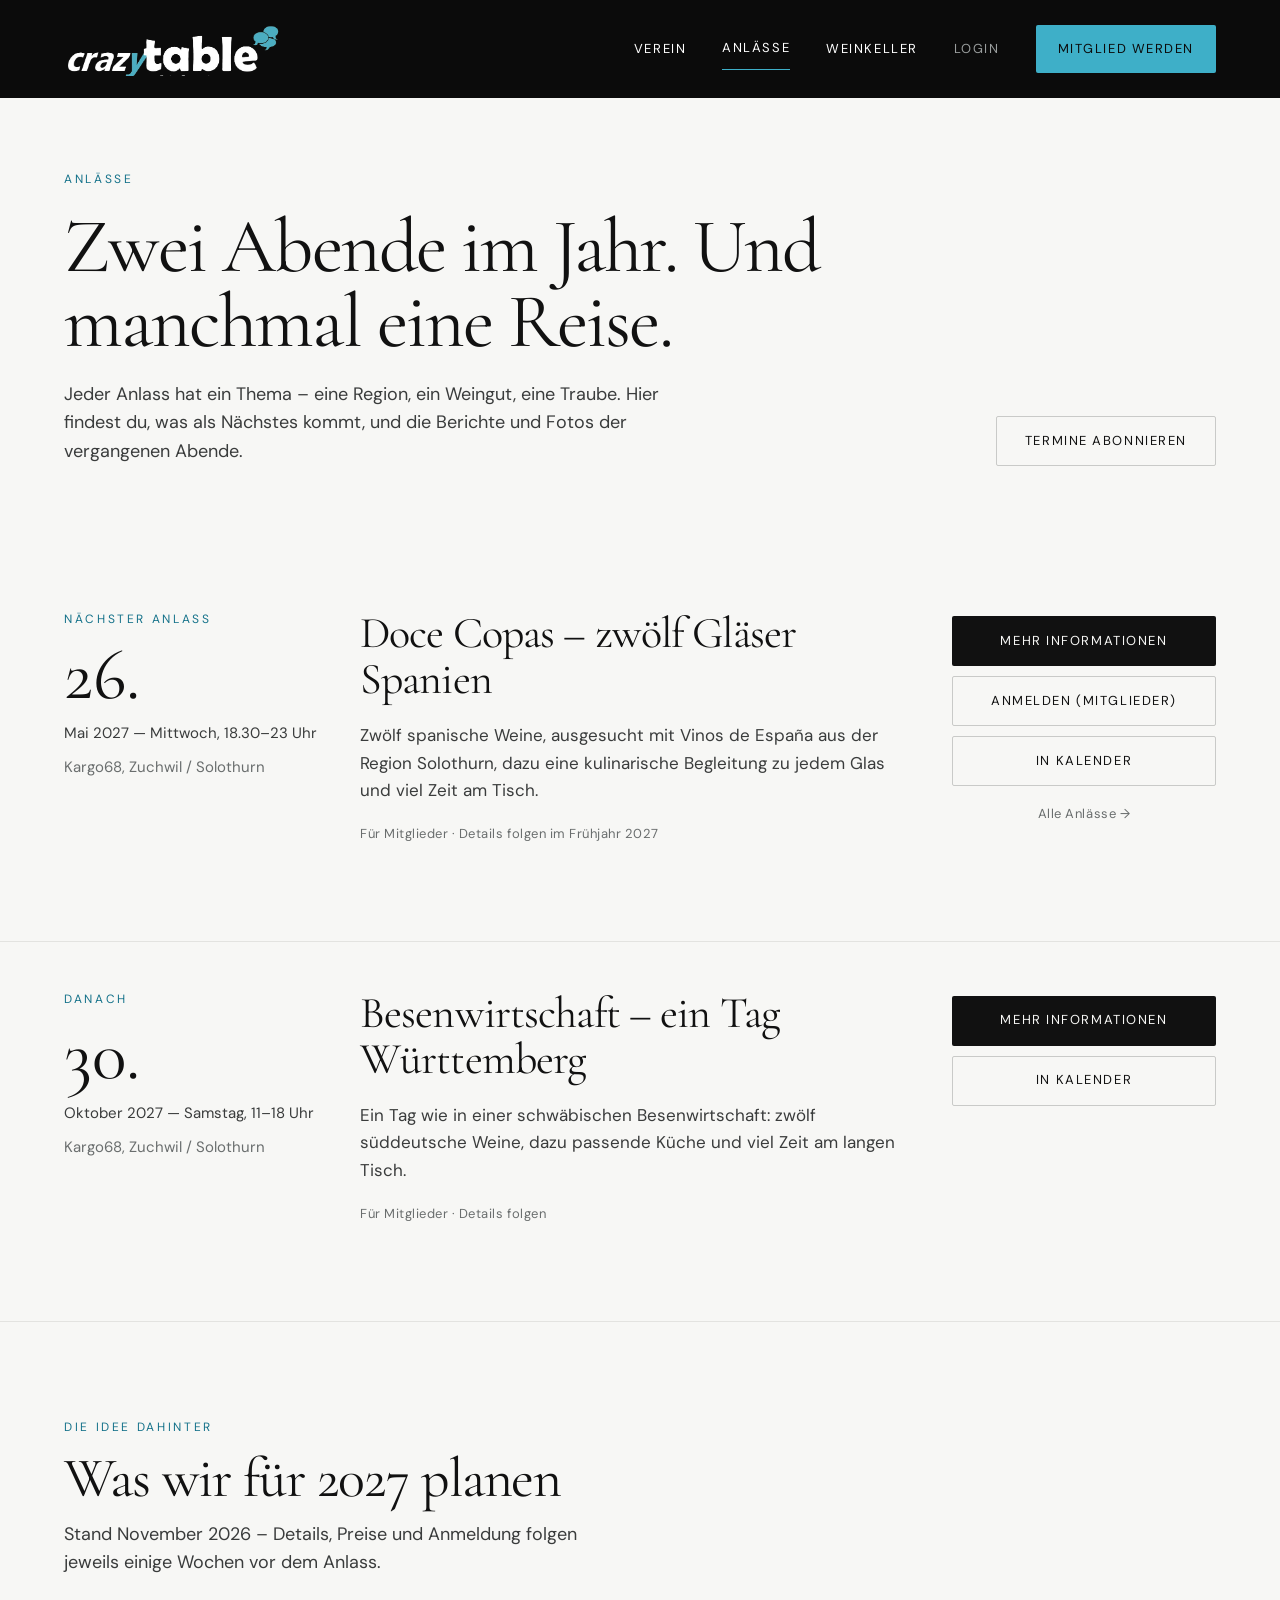
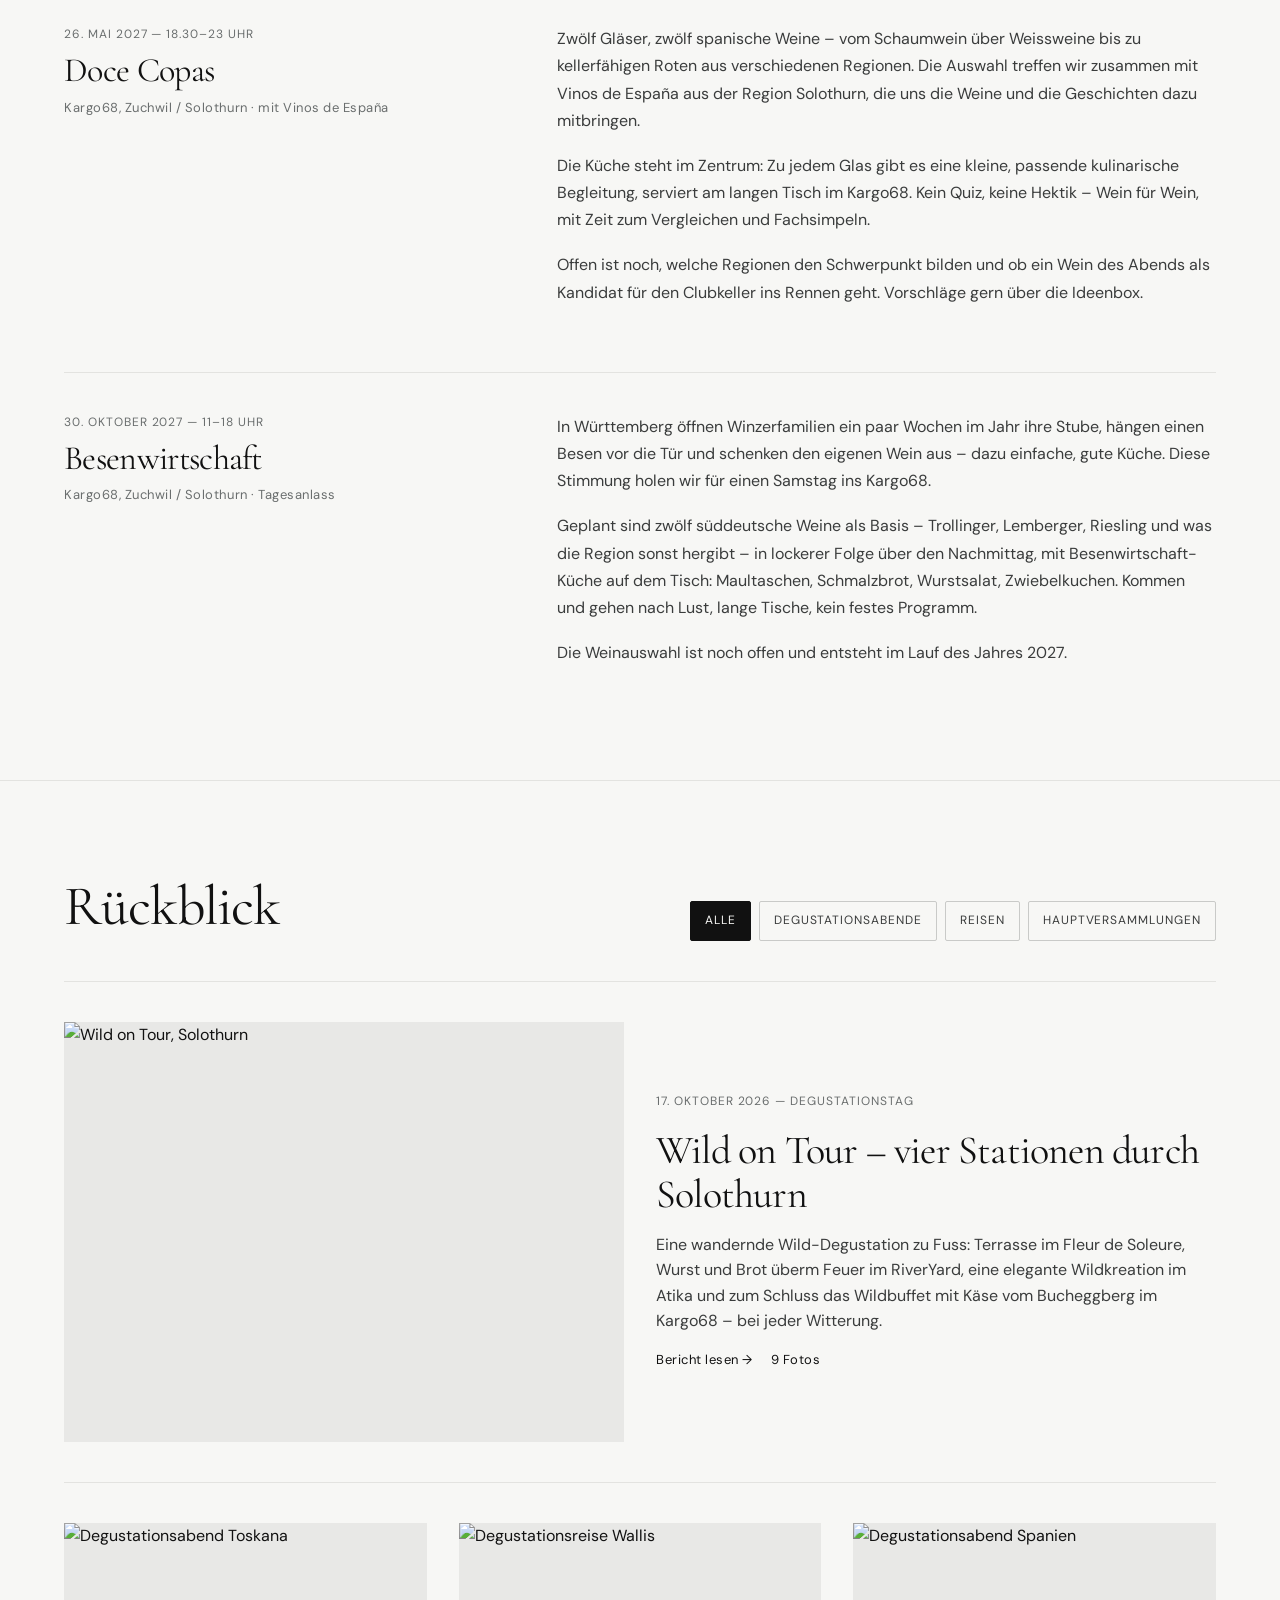
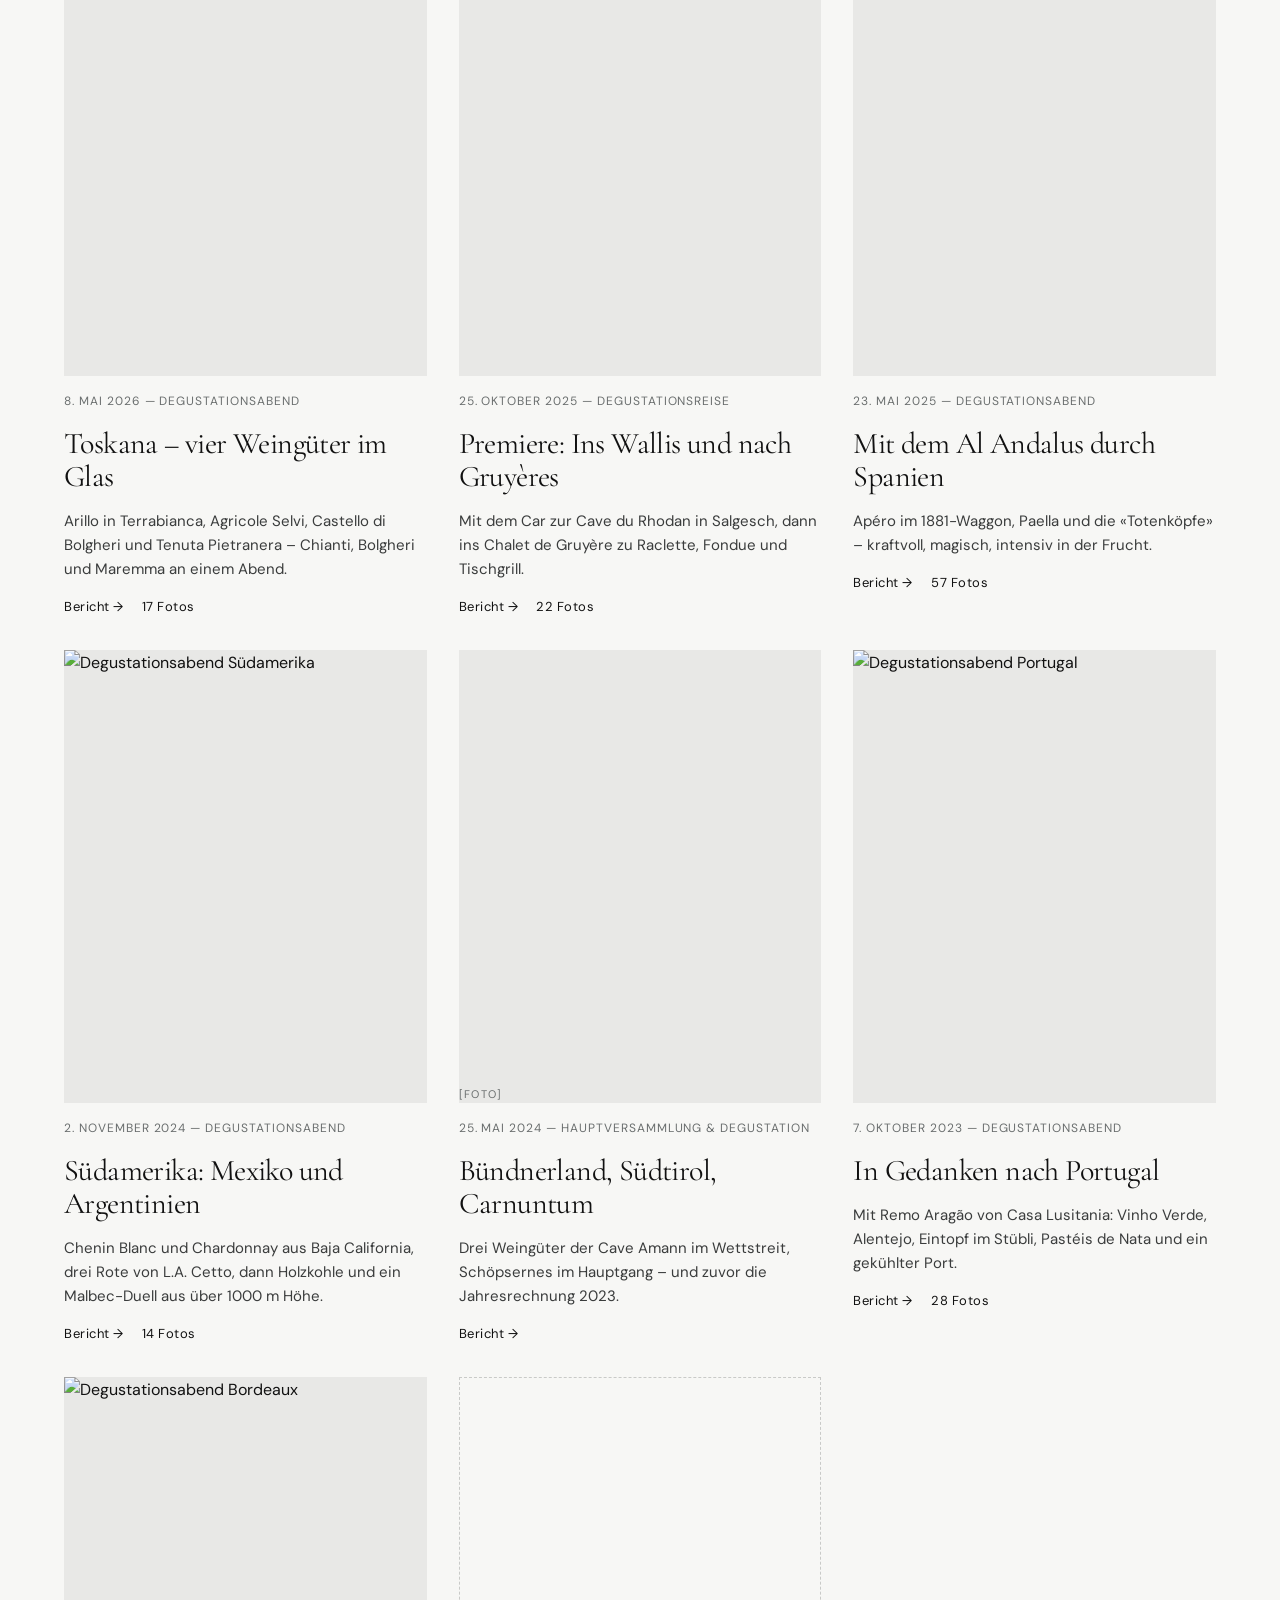
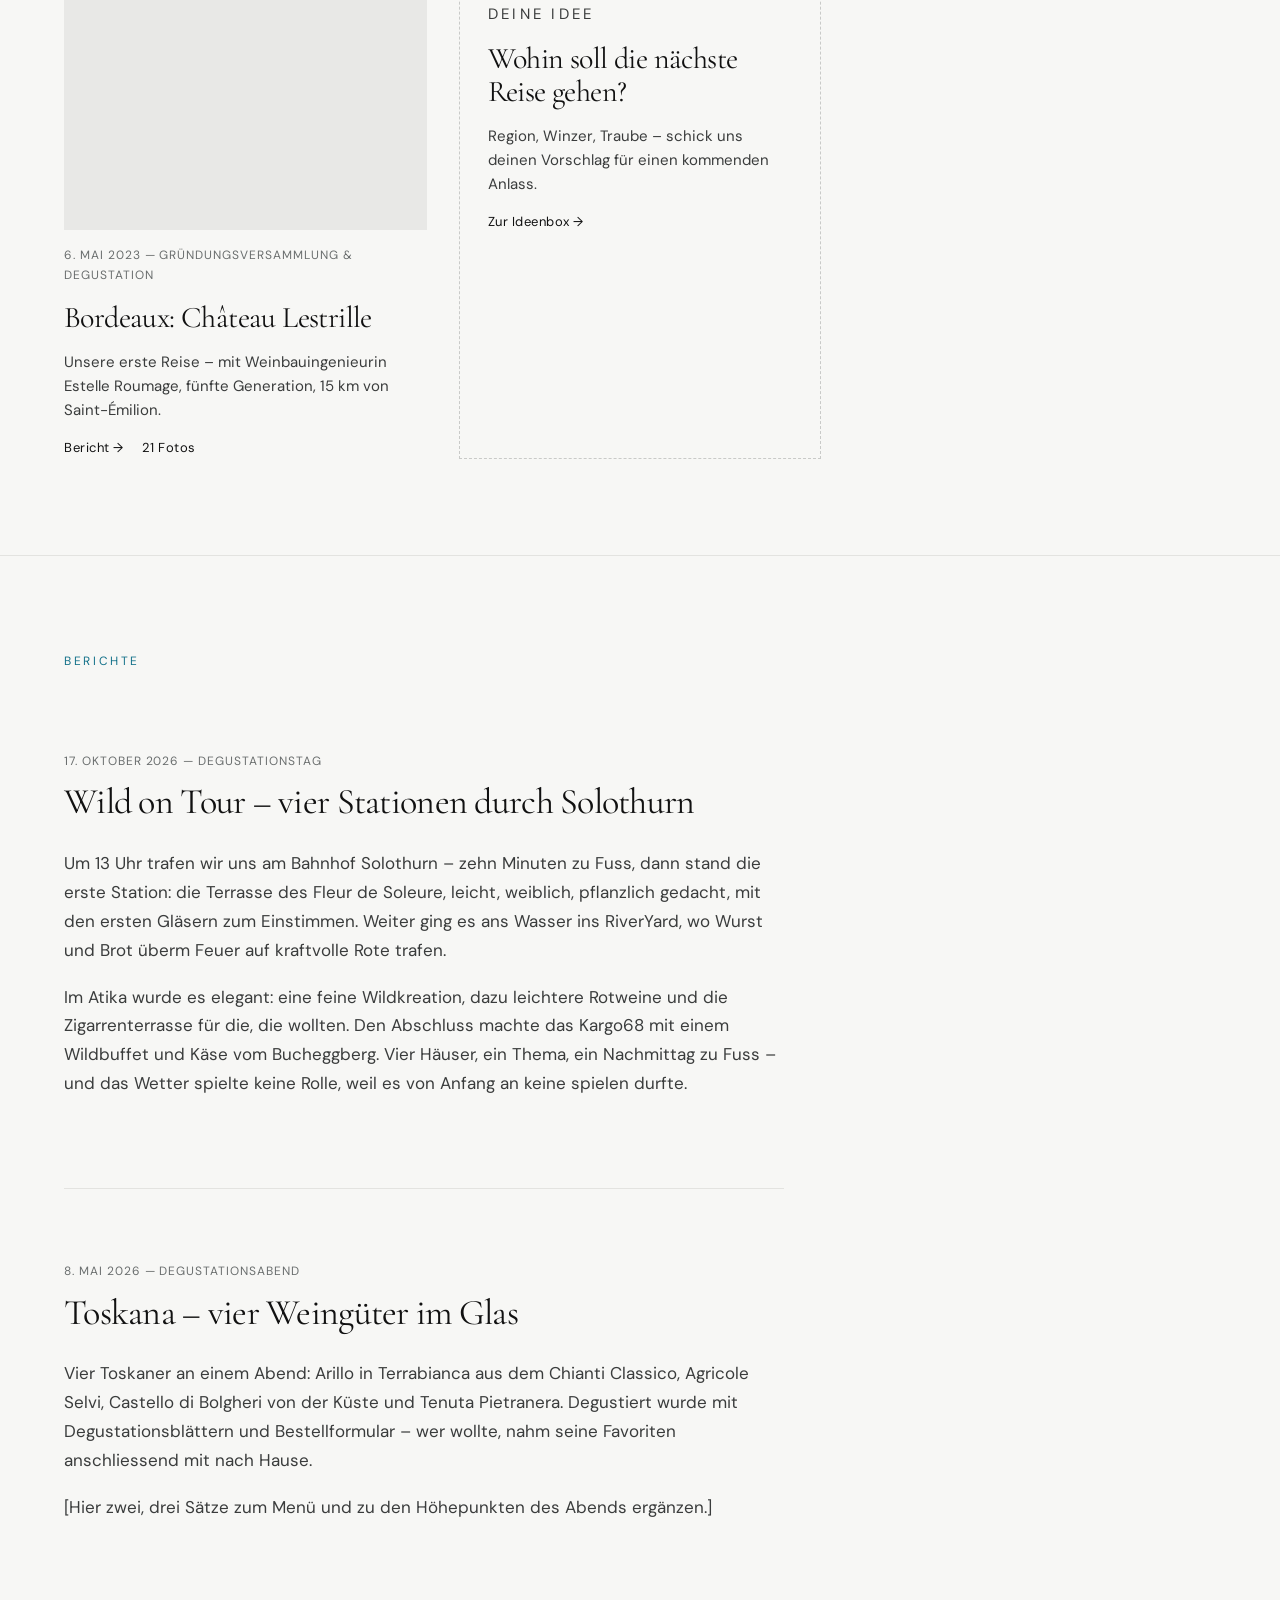
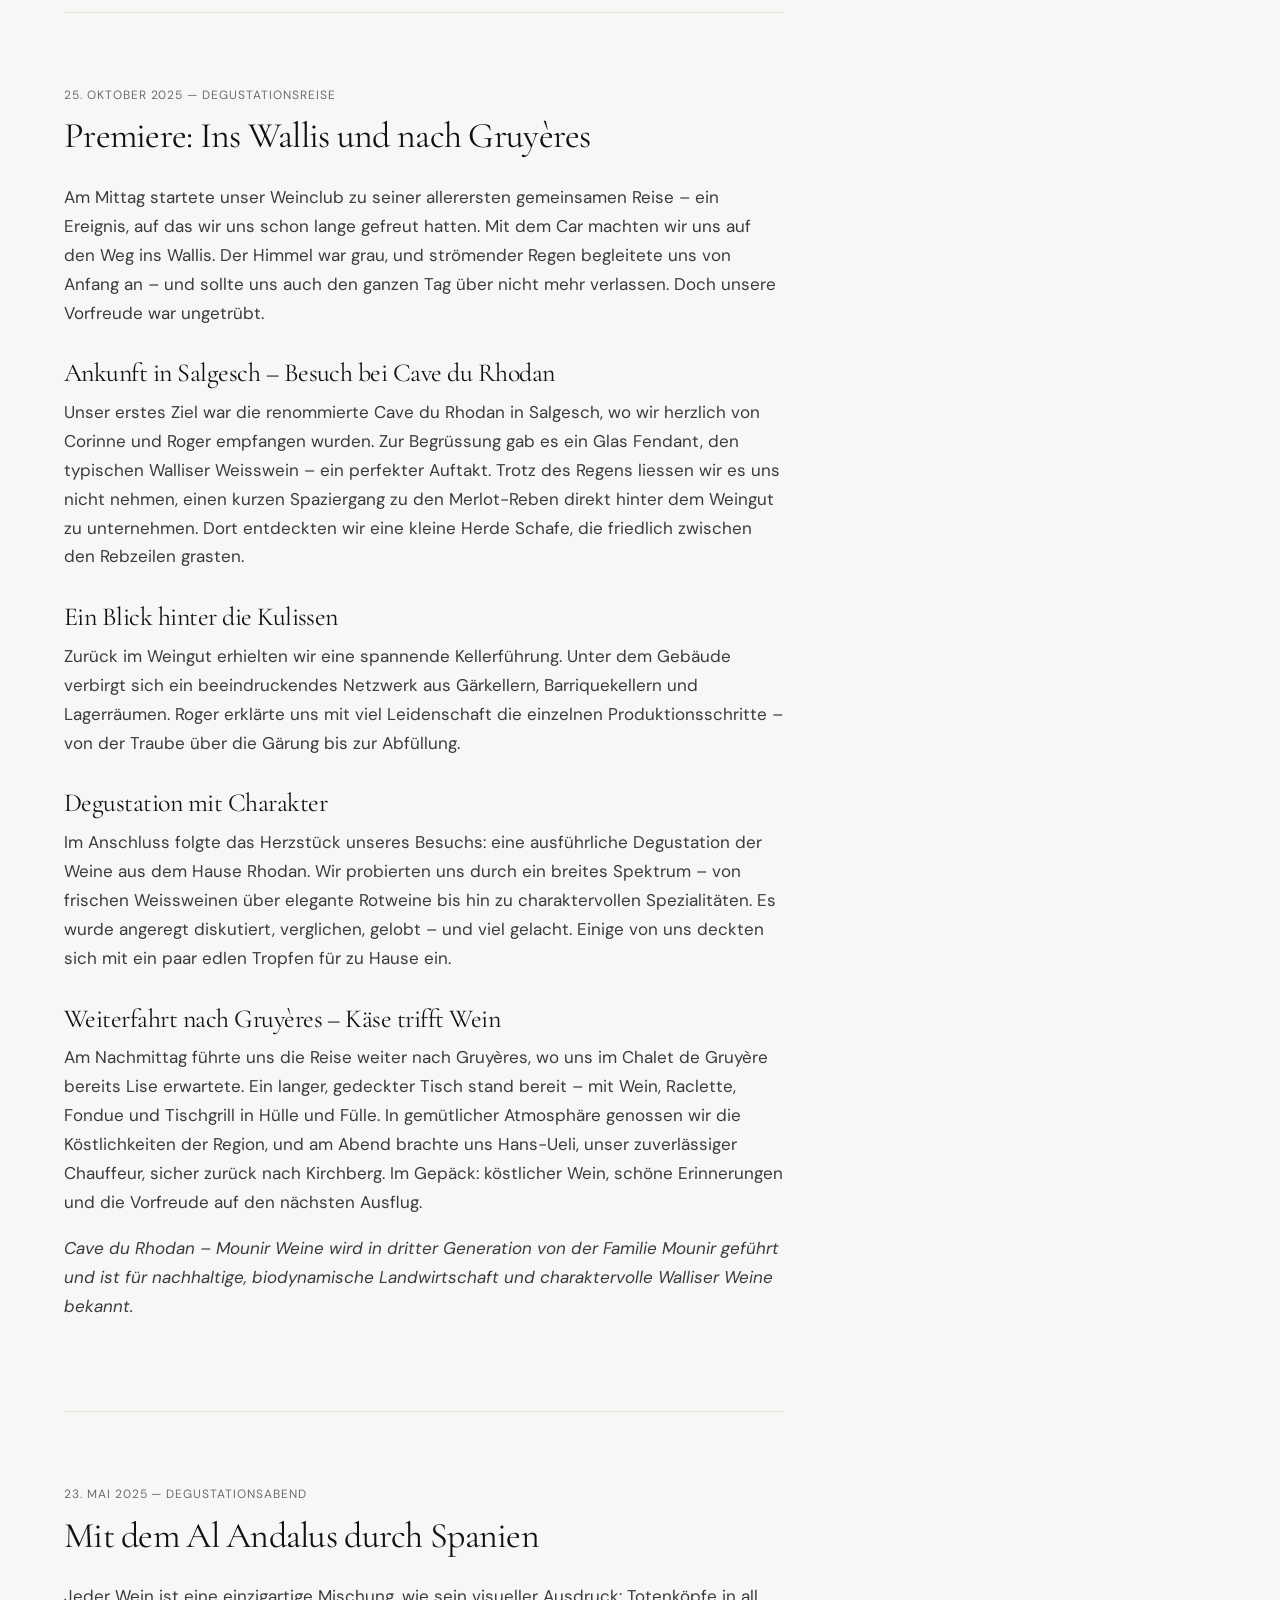
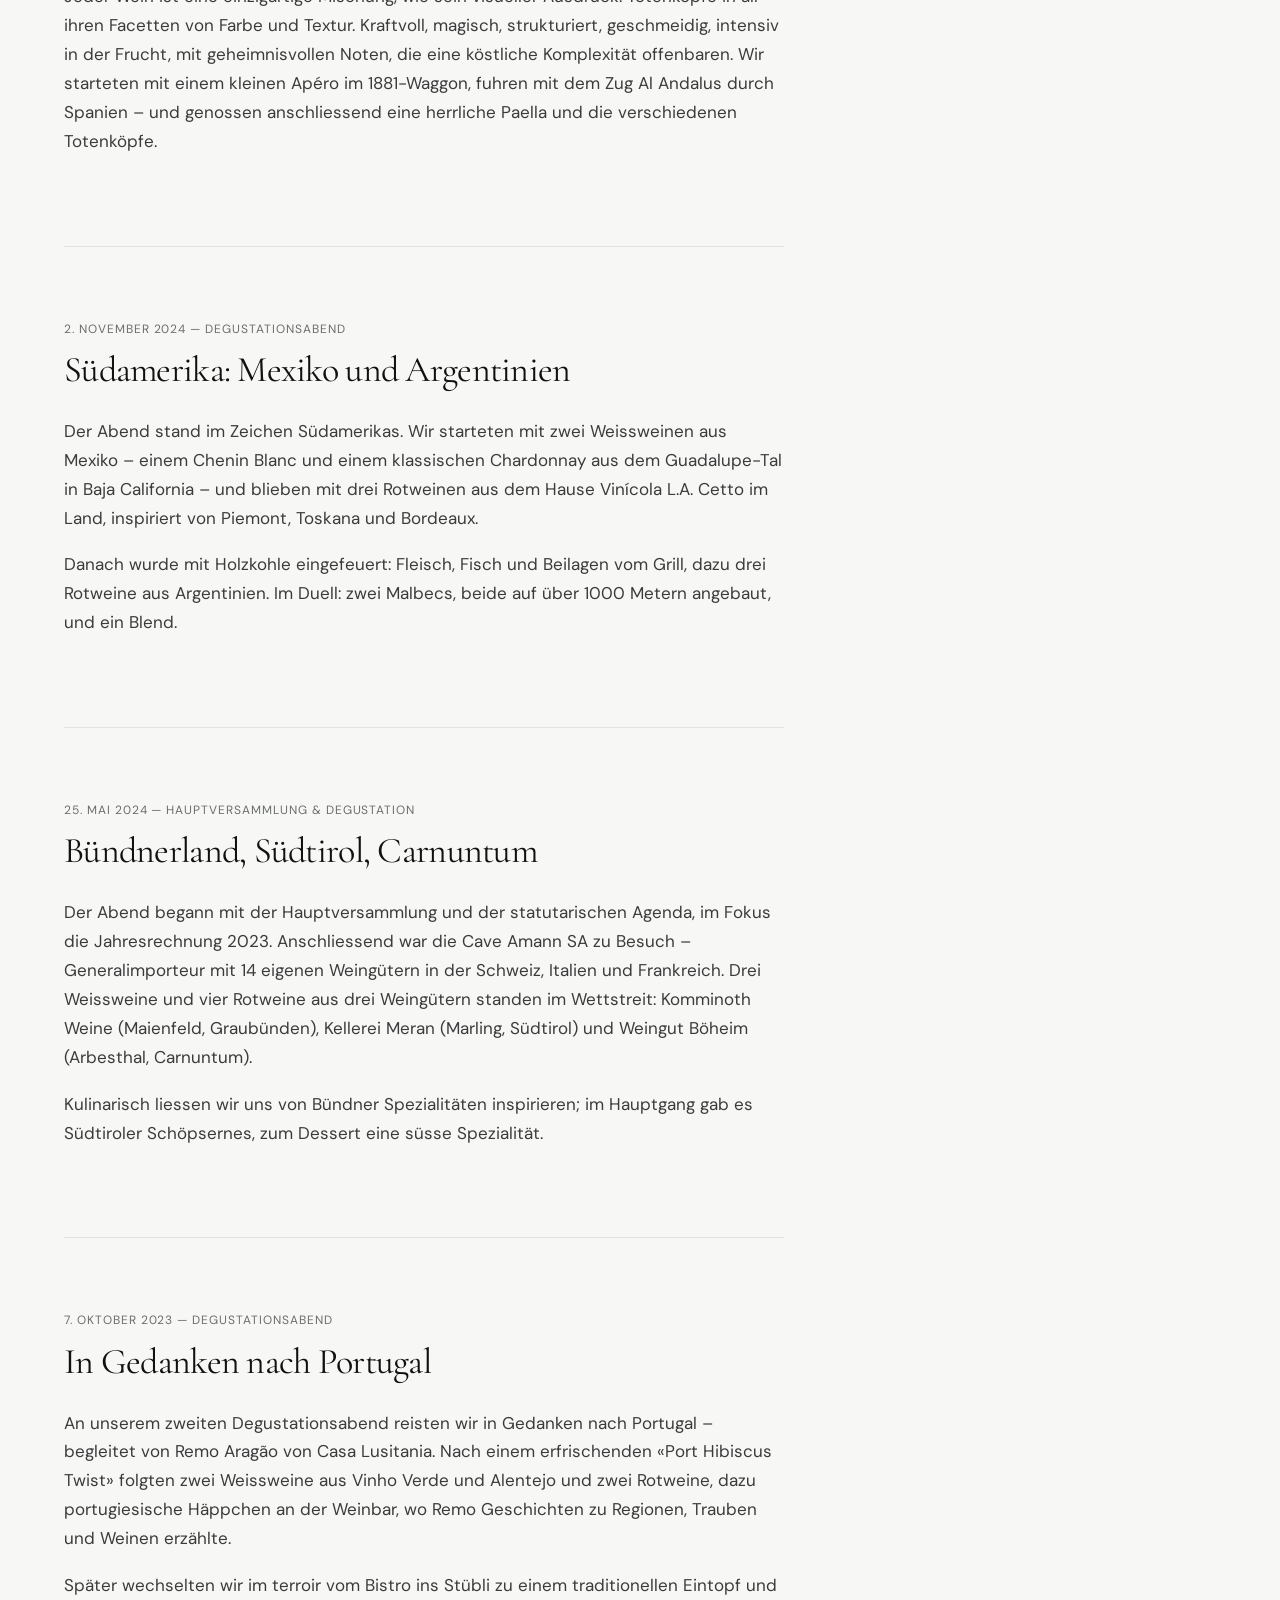
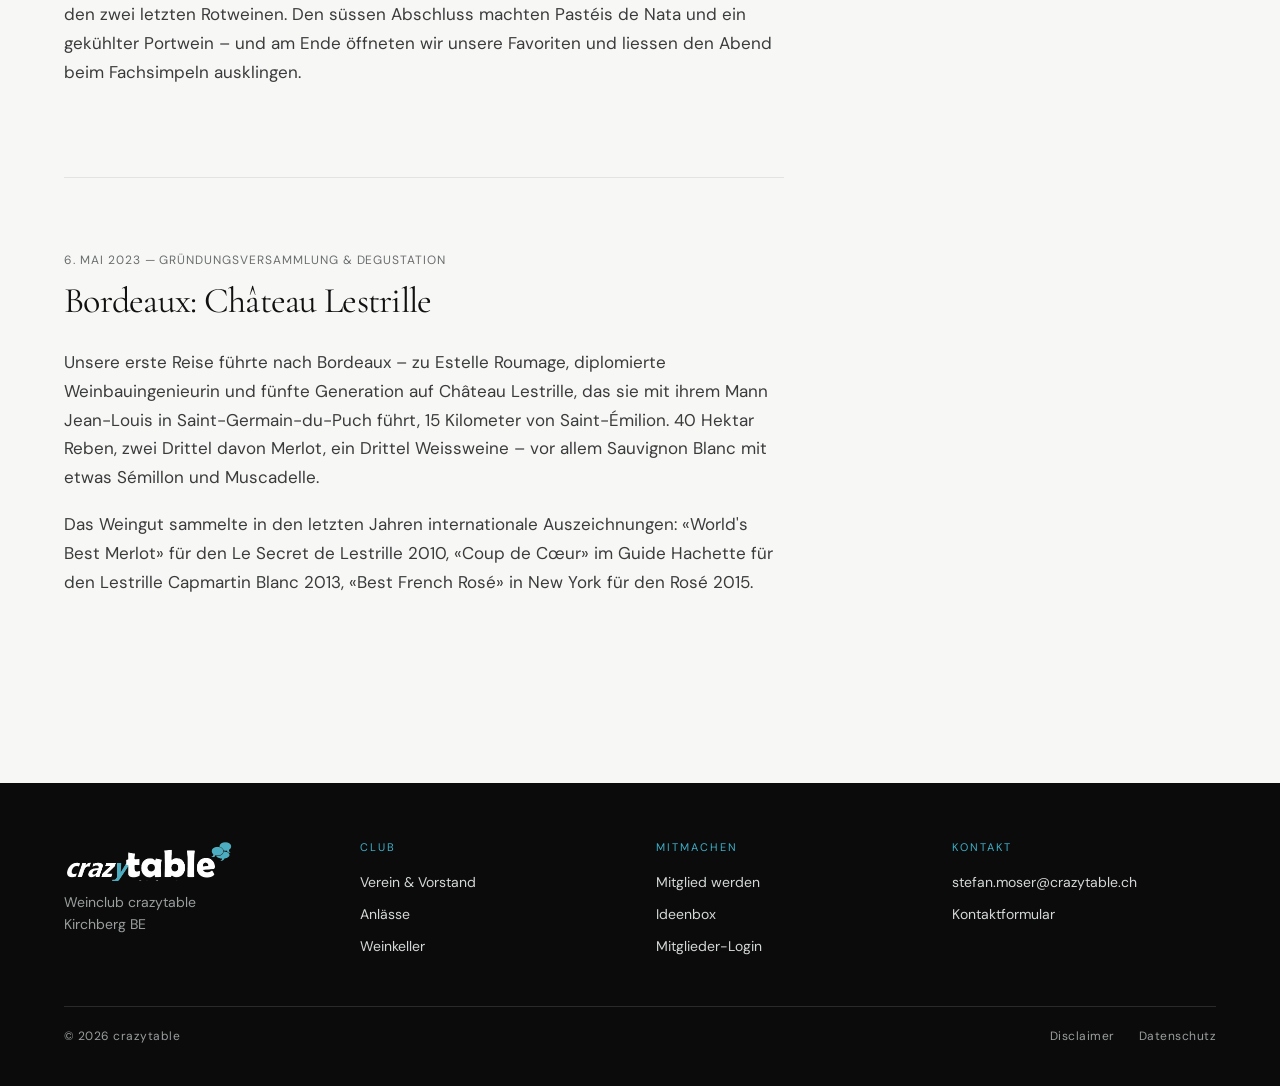
==== anlaesse.html @ 941ced84 "Website: Login und Anmeldung zeigen auf app.crazytable.ch Co-Authored-By: Claude Fable 5.1 <noreply@" ====
<!doctype html>
<html lang="de">
<head>
<meta charset="utf-8">
<meta name="viewport" content="width=device-width,initial-scale=1">
<title>Anlässe – crazytable</title>
<meta name="description" content="Degustationsabende und Reisen des Weinclubs crazytable: kommende Termine, Berichte und Fotos.">
<meta property="og:title" content="Anlässe – crazytable">
<meta property="og:description" content="Degustationsabende und Reisen des Weinclubs crazytable: kommende Termine, Berichte und Fotos.">
<meta property="og:type" content="website">
<link rel="icon" href="/img/favicon.svg" type="image/svg+xml">
<link rel="preconnect" href="https://fonts.googleapis.com"><link rel="preconnect" href="https://fonts.gstatic.com" crossorigin><link href="https://fonts.googleapis.com/css2?family=Cormorant+Garamond:ital,wght@0,400;0,500;1,400&family=DM+Sans:wght@400;500&display=swap" rel="stylesheet">
<link rel="stylesheet" href="/css/style.css">
<script src="/js/main.js" defer></script>
</head>
<body>
<div class="site-header-bar"><header class="site-header">
  <a class="logo" href="/" aria-label="crazytable – Startseite"><img src="/img/logo-wordmark.png" alt="crazytable"></a>
  <button class="nav-toggle" aria-label="Menü öffnen" aria-expanded="false" onclick="var n=document.getElementById('nav');n.classList.toggle('is-open');this.setAttribute('aria-expanded',n.classList.contains('is-open'))"><span></span><span></span><span></span></button>
  <nav class="nav" id="nav" aria-label="Hauptnavigation">
    <a href="/verein">Verein</a>
    <a href="/anlaesse" class="is-active">Anlässe</a>
    <a href="/weinkeller">Weinkeller</a>
    <a href="https://app.crazytable.ch" class="nav-muted">Login</a>
    <a href="/mitglied-werden" class="nav-cta">Mitglied werden</a>
  </nav>
</header></div>
<main>

<div class="wrap" style="padding:0">
<section class="section grid-12" style="padding-top:72px;padding-bottom:48px;align-items:end;border-bottom:0">
  <div class="c1-8 stack">
    <p class="overline">Anlässe</p>
    <h1 style="font-size:clamp(44px,6vw,80px)">Zwei Abende im Jahr. Und manchmal eine Reise.</h1>
    <p class="lead" style="max-width:640px">Jeder Anlass hat ein Thema – eine Region, ein Weingut, eine Traube. Hier findest du, was als Nächstes kommt, und die Berichte und Fotos der vergangenen Abende.</p>
  </div>
  <div class="c10-3" style="display:flex;justify-content:flex-end"><a class="btn btn-ghost" href="/termine.ics">Termine abonnieren</a></div>
</section>

<section class="section grid-12" style="align-items:start">
  <div class="c1-3 stack-sm stack">
    <p class="overline">Nächster Anlass</p>
    <span style="font-family:var(--serif);font-size:72px;line-height:1">26.</span>
    <span style="font-size:15px;color:var(--text)">Mai 2027 — Mittwoch, 18.30–23 Uhr</span>
    <span style="font-size:15px;color:var(--muted)">Kargo68, Zuchwil / Solothurn</span>
  </div>
  <div class="c4-6 stack">
    <h2 style="font-size:44px">Doce Copas – zwölf Gläser Spanien</h2>
    <p class="lead" style="font-size:17px">Zwölf spanische Weine, ausgesucht mit Vinos de España aus der Region Solothurn, dazu eine kulinarische Begleitung zu jedem Glas und viel Zeit am Tisch.</p>
    <span class="small">Für Mitglieder · Details folgen im Frühjahr 2027</span>
  </div>
  <div class="c10-3 stack stack-sm" style="padding-top:6px">
    <a class="btn btn-dark" href="/anlaesse#doce-copas">Mehr Informationen</a>
    <a class="btn btn-ghost" href="https://app.crazytable.ch/app">Anmelden (Mitglieder)</a>
    <a class="btn btn-ghost" href="/termine.ics">In Kalender</a>
    <a class="arrow" href="/anlaesse" style="text-align:center;padding-top:8px">Alle Anlässe →</a>
  </div>
</section>
<section class="section grid-12" style="align-items:start;padding-top:48px">
  <div class="c1-3 stack-sm stack">
    <p class="overline">Danach</p>
    <span style="font-family:var(--serif);font-size:72px;line-height:1">30.</span>
    <span style="font-size:15px;color:var(--text)">Oktober 2027 — Samstag, 11–18 Uhr</span>
    <span style="font-size:15px;color:var(--muted)">Kargo68, Zuchwil / Solothurn</span>
  </div>
  <div class="c4-6 stack">
    <h2 style="font-size:44px">Besenwirtschaft – ein Tag Württemberg</h2>
    <p class="lead" style="font-size:17px">Ein Tag wie in einer schwäbischen Besenwirtschaft: zwölf süddeutsche Weine, dazu passende Küche und viel Zeit am langen Tisch.</p>
    <span class="small">Für Mitglieder · Details folgen</span>
  </div>
  <div class="c10-3 stack stack-sm" style="padding-top:6px">
    <a class="btn btn-dark" href="#besenwirtschaft">Mehr Informationen</a>
    <a class="btn btn-ghost" href="/termine.ics">In Kalender</a>
  </div>
</section>

<section class="section stack" style="gap:48px" id="geplant">
  <div class="stack" style="gap:12px"><p class="overline">Die Idee dahinter</p><h2>Was wir für 2027 planen</h2><p class="lead">Stand November 2026 – Details, Preise und Anmeldung folgen jeweils einige Wochen vor dem Anlass.</p></div>

  <article class="grid-12 prose-block" id="doce-copas" style="row-gap:20px">
    <div class="c1-4 stack" style="gap:8px">
      <span class="meta">26. Mai 2027 — 18.30–23 Uhr</span>
      <h3 style="font-size:34px">Doce Copas</h3>
      <span class="small">Kargo68, Zuchwil / Solothurn · mit Vinos de España</span>
    </div>
    <div class="c6-7 prose" style="font-size:16px">
      <p>Zwölf Gläser, zwölf spanische Weine – vom Schaumwein über Weissweine bis zu kellerfähigen Roten aus verschiedenen Regionen. Die Auswahl treffen wir zusammen mit Vinos de España aus der Region Solothurn, die uns die Weine und die Geschichten dazu mitbringen.</p>
      <p>Die Küche steht im Zentrum: Zu jedem Glas gibt es eine kleine, passende kulinarische Begleitung, serviert am langen Tisch im Kargo68. Kein Quiz, keine Hektik – Wein für Wein, mit Zeit zum Vergleichen und Fachsimpeln.</p>
      <p>Offen ist noch, welche Regionen den Schwerpunkt bilden und ob ein Wein des Abends als Kandidat für den Clubkeller ins Rennen geht. Vorschläge gern über die Ideenbox.</p>
    </div>
  </article>

  <article class="grid-12 prose-block" id="besenwirtschaft" style="row-gap:20px;padding-top:40px;border-top:1px solid var(--line)">
    <div class="c1-4 stack" style="gap:8px">
      <span class="meta">30. Oktober 2027 — 11–18 Uhr</span>
      <h3 style="font-size:34px">Besenwirtschaft</h3>
      <span class="small">Kargo68, Zuchwil / Solothurn · Tagesanlass</span>
    </div>
    <div class="c6-7 prose" style="font-size:16px">
      <p>In Württemberg öffnen Winzerfamilien ein paar Wochen im Jahr ihre Stube, hängen einen Besen vor die Tür und schenken den eigenen Wein aus – dazu einfache, gute Küche. Diese Stimmung holen wir für einen Samstag ins Kargo68.</p>
      <p>Geplant sind zwölf süddeutsche Weine als Basis – Trollinger, Lemberger, Riesling und was die Region sonst hergibt – in lockerer Folge über den Nachmittag, mit Besenwirtschaft-Küche auf dem Tisch: Maultaschen, Schmalzbrot, Wurstsalat, Zwiebelkuchen. Kommen und gehen nach Lust, lange Tische, kein festes Programm.</p>
      <p>Die Weinauswahl ist noch offen und entsteht im Lauf des Jahres 2027.</p>
    </div>
  </article>
</section>

<section class="section stack" style="gap:40px">
  <div class="between reveal">
    <h2>Rückblick</h2>
    <div class="chips"><span class="chip is-active">Alle</span><span class="chip">Degustationsabende</span><span class="chip">Reisen</span><span class="chip">Hauptversammlungen</span></div>
  </div>
  <article class="feature" id="wild-2026-card">
    <div class="ph ratio-45" style="padding:0;overflow:hidden"><img class="img-cover" src="https://live.staticflickr.com/65535/55625496583_50e0652477_h.jpg" alt="Wild on Tour, Solothurn" loading="lazy"></div>
    <div class="body">
      <span class="meta">17. Oktober 2026 — Degustationstag</span>
      <h3 style="font-size:40px">Wild on Tour – vier Stationen durch Solothurn</h3>
      <p style="color:var(--text)">Eine wandernde Wild-Degustation zu Fuss: Terrasse im Fleur de Soleure, Wurst und Brot überm Feuer im RiverYard, eine elegante Wildkreation im Atika und zum Schluss das Wildbuffet mit Käse vom Bucheggberg im Kargo68 – bei jeder Witterung.</p>
      <div class="links" style="display:flex;gap:18px;font-size:13px;letter-spacing:.04em"><a href="#wild-2026">Bericht lesen →</a><a href="https://www.flickr.com/photos/197768276@N04/albums/72177720336449833" target="_blank" rel="noopener">9 Fotos</a></div>
    </div>
  </article>
  <div class="cards">
    <article class="card"><div class="ph ratio-45" style="padding:0;overflow:hidden"><img class="img-cover" src="https://live.staticflickr.com/65535/55625556769_0d6940e498_h.jpg" alt="Degustationsabend Toskana" loading="lazy"></div><span class="meta">8. Mai 2026 — Degustationsabend</span><h3>Toskana – vier Weingüter im Glas</h3><p>Arillo in Terrabianca, Agricole Selvi, Castello di Bolgheri und Tenuta Pietranera – Chianti, Bolgheri und Maremma an einem Abend.</p><div class="links"><a href="#toskana-2026">Bericht →</a><a href="https://www.flickr.com/photos/197768276@N04/albums/72177720336438916" target="_blank" rel="noopener">17 Fotos</a></div></article>
    <article class="card"><div class="ph ratio-45" style="padding:0;overflow:hidden"><img class="img-cover" src="https://live.staticflickr.com/65535/54880879188_05c9672cb7_h.jpg" alt="Degustationsreise Wallis" loading="lazy"></div><span class="meta">25. Oktober 2025 — Degustationsreise</span><h3>Premiere: Ins Wallis und nach Gruyères</h3><p>Mit dem Car zur Cave du Rhodan in Salgesch, dann ins Chalet de Gruyère zu Raclette, Fondue und Tischgrill.</p><div class="links"><a href="#wallis-2025">Bericht →</a><a href="https://www.flickr.com/photos/197768276@N04/albums/72177720329907542" target="_blank" rel="noopener">22 Fotos</a></div></article>
    <article class="card"><div class="ph ratio-45" style="padding:0;overflow:hidden"><img class="img-cover" src="https://live.staticflickr.com/65535/54111130562_cd2877fe50_h.jpg" alt="Degustationsabend Spanien" loading="lazy"></div><span class="meta">23. Mai 2025 — Degustationsabend</span><h3>Mit dem Al Andalus durch Spanien</h3><p>Apéro im 1881-Waggon, Paella und die «Totenköpfe» – kraftvoll, magisch, intensiv in der Frucht.</p><div class="links"><a href="#spanien-2025">Bericht →</a><a href="https://www.flickr.com/photos/197768276@N04/albums/72177720326339771" target="_blank" rel="noopener">57 Fotos</a></div></article>
    <article class="card"><div class="ph ratio-45" style="padding:0;overflow:hidden"><img class="img-cover" src="https://live.staticflickr.com/65535/52874320499_2cf5318c6c_b.jpg" alt="Degustationsabend Südamerika" loading="lazy"></div><span class="meta">2. November 2024 — Degustationsabend</span><h3>Südamerika: Mexiko und Argentinien</h3><p>Chenin Blanc und Chardonnay aus Baja California, drei Rote von L.A. Cetto, dann Holzkohle und ein Malbec-Duell aus über 1000 m Höhe.</p><div class="links"><a href="#suedamerika-2024">Bericht →</a><a href="https://www.flickr.com/photos/197768276@N04/albums/72177720321668673" target="_blank" rel="noopener">14 Fotos</a></div></article>
    <article class="card"><div class="ph ratio-45"><span>[Foto]</span></div><span class="meta">25. Mai 2024 — Hauptversammlung & Degustation</span><h3>Bündnerland, Südtirol, Carnuntum</h3><p>Drei Weingüter der Cave Amann im Wettstreit, Schöpsernes im Hauptgang – und zuvor die Jahresrechnung 2023.</p><div class="links"><a href="#alpen-2024">Bericht →</a></div></article>
    <article class="card"><div class="ph ratio-45" style="padding:0;overflow:hidden"><img class="img-cover" src="https://live.staticflickr.com/65535/53241396242_9f34a2e731_h.jpg" alt="Degustationsabend Portugal" loading="lazy"></div><span class="meta">7. Oktober 2023 — Degustationsabend</span><h3>In Gedanken nach Portugal</h3><p>Mit Remo Aragão von Casa Lusitania: Vinho Verde, Alentejo, Eintopf im Stübli, Pastéis de Nata und ein gekühlter Port.</p><div class="links"><a href="#portugal-2023">Bericht →</a><a href="https://www.flickr.com/photos/197768276@N04/albums/72177720311759268" target="_blank" rel="noopener">28 Fotos</a></div></article>
    <article class="card"><div class="ph ratio-45" style="padding:0;overflow:hidden"><img class="img-cover" src="https://live.staticflickr.com/65535/52875887701_20704ac5eb_b.jpg" alt="Degustationsabend Bordeaux" loading="lazy"></div><span class="meta">6. Mai 2023 — Gründungsversammlung & Degustation</span><h3>Bordeaux: Château Lestrille</h3><p>Unsere erste Reise – mit Weinbauingenieurin Estelle Roumage, fünfte Generation, 15 km von Saint-Émilion.</p><div class="links"><a href="#bordeaux-2023">Bericht →</a><a href="https://www.flickr.com/photos/197768276@N04/albums/72177720308054037" target="_blank" rel="noopener">21 Fotos</a></div></article>
    <article class="card card-dashed">
      <p class="overline">Deine Idee</p>
      <h3>Wohin soll die nächste Reise gehen?</h3>
      <p>Region, Winzer, Traube – schick uns deinen Vorschlag für einen kommenden Anlass.</p>
      <a class="arrow" href="/verein#ideenbox" style="color:var(--ink)">Zur Ideenbox →</a>
    </article>
  </div>
</section>

<section class="section" style="border-bottom:0">
  <p class="overline" style="margin-bottom:8px">Berichte</p>

  <article class="report prose" id="wild-2026">
    <div class="head"><span class="meta">17. Oktober 2026 — Degustationstag</span><h2 style="margin:0">Wild on Tour – vier Stationen durch Solothurn</h2></div>
    <p>Um 13 Uhr trafen wir uns am Bahnhof Solothurn – zehn Minuten zu Fuss, dann stand die erste Station: die Terrasse des Fleur de Soleure, leicht, weiblich, pflanzlich gedacht, mit den ersten Gläsern zum Einstimmen. Weiter ging es ans Wasser ins RiverYard, wo Wurst und Brot überm Feuer auf kraftvolle Rote trafen.</p>
    <p>Im Atika wurde es elegant: eine feine Wildkreation, dazu leichtere Rotweine und die Zigarrenterrasse für die, die wollten. Den Abschluss machte das Kargo68 mit einem Wildbuffet und Käse vom Bucheggberg. Vier Häuser, ein Thema, ein Nachmittag zu Fuss – und das Wetter spielte keine Rolle, weil es von Anfang an keine spielen durfte.</p>
  </article>

  <article class="report prose" id="toskana-2026">
    <div class="head"><span class="meta">8. Mai 2026 — Degustationsabend</span><h2 style="margin:0">Toskana – vier Weingüter im Glas</h2></div>
    <p>Vier Toskaner an einem Abend: Arillo in Terrabianca aus dem Chianti Classico, Agricole Selvi, Castello di Bolgheri von der Küste und Tenuta Pietranera. Degustiert wurde mit Degustationsblättern und Bestellformular – wer wollte, nahm seine Favoriten anschliessend mit nach Hause.</p>
    <p>[Hier zwei, drei Sätze zum Menü und zu den Höhepunkten des Abends ergänzen.]</p>
  </article>

  <article class="report prose" id="wallis-2025">
    <div class="head"><span class="meta">25. Oktober 2025 — Degustationsreise</span><h2 style="margin:0">Premiere: Ins Wallis und nach Gruyères</h2></div>
    <p>Am Mittag startete unser Weinclub zu seiner allerersten gemeinsamen Reise – ein Ereignis, auf das wir uns schon lange gefreut hatten. Mit dem Car machten wir uns auf den Weg ins Wallis. Der Himmel war grau, und strömender Regen begleitete uns von Anfang an – und sollte uns auch den ganzen Tag über nicht mehr verlassen. Doch unsere Vorfreude war ungetrübt.</p>
    <h3>Ankunft in Salgesch – Besuch bei Cave du Rhodan</h3>
    <p>Unser erstes Ziel war die renommierte Cave du Rhodan in Salgesch, wo wir herzlich von Corinne und Roger empfangen wurden. Zur Begrüssung gab es ein Glas Fendant, den typischen Walliser Weisswein – ein perfekter Auftakt. Trotz des Regens liessen wir es uns nicht nehmen, einen kurzen Spaziergang zu den Merlot-Reben direkt hinter dem Weingut zu unternehmen. Dort entdeckten wir eine kleine Herde Schafe, die friedlich zwischen den Rebzeilen grasten.</p>
    <h3>Ein Blick hinter die Kulissen</h3>
    <p>Zurück im Weingut erhielten wir eine spannende Kellerführung. Unter dem Gebäude verbirgt sich ein beeindruckendes Netzwerk aus Gärkellern, Barriquekellern und Lagerräumen. Roger erklärte uns mit viel Leidenschaft die einzelnen Produktionsschritte – von der Traube über die Gärung bis zur Abfüllung.</p>
    <h3>Degustation mit Charakter</h3>
    <p>Im Anschluss folgte das Herzstück unseres Besuchs: eine ausführliche Degustation der Weine aus dem Hause Rhodan. Wir probierten uns durch ein breites Spektrum – von frischen Weissweinen über elegante Rotweine bis hin zu charaktervollen Spezialitäten. Es wurde angeregt diskutiert, verglichen, gelobt – und viel gelacht. Einige von uns deckten sich mit ein paar edlen Tropfen für zu Hause ein.</p>
    <h3>Weiterfahrt nach Gruyères – Käse trifft Wein</h3>
    <p>Am Nachmittag führte uns die Reise weiter nach Gruyères, wo uns im Chalet de Gruyère bereits Lise erwartete. Ein langer, gedeckter Tisch stand bereit – mit Wein, Raclette, Fondue und Tischgrill in Hülle und Fülle. In gemütlicher Atmosphäre genossen wir die Köstlichkeiten der Region, und am Abend brachte uns Hans-Ueli, unser zuverlässiger Chauffeur, sicher zurück nach Kirchberg. Im Gepäck: köstlicher Wein, schöne Erinnerungen und die Vorfreude auf den nächsten Ausflug.</p>
    <p><em>Cave du Rhodan – Mounir Weine wird in dritter Generation von der Familie Mounir geführt und ist für nachhaltige, biodynamische Landwirtschaft und charaktervolle Walliser Weine bekannt.</em></p>
  </article>

  <article class="report prose" id="spanien-2025">
    <div class="head"><span class="meta">23. Mai 2025 — Degustationsabend</span><h2 style="margin:0">Mit dem Al Andalus durch Spanien</h2></div>
    <p>Jeder Wein ist eine einzigartige Mischung, wie sein visueller Ausdruck: Totenköpfe in all ihren Facetten von Farbe und Textur. Kraftvoll, magisch, strukturiert, geschmeidig, intensiv in der Frucht, mit geheimnisvollen Noten, die eine köstliche Komplexität offenbaren. Wir starteten mit einem kleinen Apéro im 1881-Waggon, fuhren mit dem Zug Al Andalus durch Spanien – und genossen anschliessend eine herrliche Paella und die verschiedenen Totenköpfe.</p>
  </article>

  <article class="report prose" id="suedamerika-2024">
    <div class="head"><span class="meta">2. November 2024 — Degustationsabend</span><h2 style="margin:0">Südamerika: Mexiko und Argentinien</h2></div>
    <p>Der Abend stand im Zeichen Südamerikas. Wir starteten mit zwei Weissweinen aus Mexiko – einem Chenin Blanc und einem klassischen Chardonnay aus dem Guadalupe-Tal in Baja California – und blieben mit drei Rotweinen aus dem Hause Vinícola L.A. Cetto im Land, inspiriert von Piemont, Toskana und Bordeaux.</p>
    <p>Danach wurde mit Holzkohle eingefeuert: Fleisch, Fisch und Beilagen vom Grill, dazu drei Rotweine aus Argentinien. Im Duell: zwei Malbecs, beide auf über 1000 Metern angebaut, und ein Blend.</p>
  </article>

  <article class="report prose" id="alpen-2024">
    <div class="head"><span class="meta">25. Mai 2024 — Hauptversammlung &amp; Degustation</span><h2 style="margin:0">Bündnerland, Südtirol, Carnuntum</h2></div>
    <p>Der Abend begann mit der Hauptversammlung und der statutarischen Agenda, im Fokus die Jahresrechnung 2023. Anschliessend war die Cave Amann SA zu Besuch – Generalimporteur mit 14 eigenen Weingütern in der Schweiz, Italien und Frankreich. Drei Weissweine und vier Rotweine aus drei Weingütern standen im Wettstreit: Komminoth Weine (Maienfeld, Graubünden), Kellerei Meran (Marling, Südtirol) und Weingut Böheim (Arbesthal, Carnuntum).</p>
    <p>Kulinarisch liessen wir uns von Bündner Spezialitäten inspirieren; im Hauptgang gab es Südtiroler Schöpsernes, zum Dessert eine süsse Spezialität.</p>
  </article>

  <article class="report prose" id="portugal-2023">
    <div class="head"><span class="meta">7. Oktober 2023 — Degustationsabend</span><h2 style="margin:0">In Gedanken nach Portugal</h2></div>
    <p>An unserem zweiten Degustationsabend reisten wir in Gedanken nach Portugal – begleitet von Remo Aragão von <a href="https://casalusitania.ch/" target="_blank" rel="noopener">Casa Lusitania</a>. Nach einem erfrischenden «Port Hibiscus Twist» folgten zwei Weissweine aus Vinho Verde und Alentejo und zwei Rotweine, dazu portugiesische Häppchen an der Weinbar, wo Remo Geschichten zu Regionen, Trauben und Weinen erzählte.</p>
    <p>Später wechselten wir im terroir vom Bistro ins Stübli zu einem traditionellen Eintopf und den zwei letzten Rotweinen. Den süssen Abschluss machten Pastéis de Nata und ein gekühlter Portwein – und am Ende öffneten wir unsere Favoriten und liessen den Abend beim Fachsimpeln ausklingen.</p>
  </article>

  <article class="report prose" id="bordeaux-2023">
    <div class="head"><span class="meta">6. Mai 2023 — Gründungsversammlung &amp; Degustation</span><h2 style="margin:0">Bordeaux: Château Lestrille</h2></div>
    <p>Unsere erste Reise führte nach Bordeaux – zu Estelle Roumage, diplomierte Weinbauingenieurin und fünfte Generation auf Château Lestrille, das sie mit ihrem Mann Jean-Louis in Saint-Germain-du-Puch führt, 15 Kilometer von Saint-Émilion. 40 Hektar Reben, zwei Drittel davon Merlot, ein Drittel Weissweine – vor allem Sauvignon Blanc mit etwas Sémillon und Muscadelle.</p>
    <p>Das Weingut sammelte in den letzten Jahren internationale Auszeichnungen: «World's Best Merlot» für den Le Secret de Lestrille 2010, «Coup de Cœur» im Guide Hachette für den Lestrille Capmartin Blanc 2013, «Best French Rosé» in New York für den Rosé 2015.</p>
  </article>
</section>
</div>
</main>
<div class="site-footer-bar"><footer class="site-footer">
  <div class="footer-grid">
    <div>
      <img src="/img/logo-wordmark.png" alt="crazytable" style="width:170px;height:auto">
      <span style="color:#9A9E9E;line-height:1.6">Weinclub crazytable<br>Kirchberg BE</span>
    </div>
    <div><span class="h">Club</span><a href="/verein">Verein &amp; Vorstand</a><a href="/anlaesse">Anlässe</a><a href="/weinkeller">Weinkeller</a></div>
    <div><span class="h">Mitmachen</span><a href="/mitglied-werden">Mitglied werden</a><a href="/verein#ideenbox">Ideenbox</a><a href="https://app.crazytable.ch">Mitglieder-Login</a></div>
    <div><span class="h">Kontakt</span><a href="mailto:stefan.moser@crazytable.ch">stefan.moser@crazytable.ch</a><a href="/mitglied-werden#kontakt">Kontaktformular</a></div>
  </div>
  <div class="footer-bottom">
    <span>© 2026 crazytable</span>
    <div><a href="/disclaimer">Disclaimer</a><a href="/datenschutz">Datenschutz</a></div>
  </div>
</footer></div>
</body>
</html>
---- css/style.css ----
/* crazytable.ch – Stylesheet */
:root{
  --bg:#F7F7F5; --white:#FFFFFF; --ink:#111111; --text:#3A3C3C; --muted:#6A6E6E;
  --black:#0B0B0B; --green:#15728A; --cyan:#3EAFC8; --green-soft:#A9D6E2; --line:#E3E3E0; --line-strong:#C9CAC8; --ph:#E8E8E6;
  --serif:'Cormorant Garamond',Georgia,'Times New Roman',serif;
  --sans:'DM Sans',system-ui,-apple-system,'Segoe UI',sans-serif;
  --pad:64px;
}
*{box-sizing:border-box}
html{scroll-behavior:smooth}
body{margin:0;background:var(--bg);color:var(--ink);font-family:var(--sans);font-size:16px;line-height:1.6;-webkit-font-smoothing:antialiased}
a{color:inherit;text-decoration:none}
a:hover{color:var(--green)}
img{display:block;max-width:100%}
h1,h2,h3{font-family:var(--serif);font-weight:400;margin:0;letter-spacing:-0.02em;line-height:1.05}
h1{font-size:clamp(48px,8vw,104px);line-height:.98;letter-spacing:-0.025em}
h2{font-size:clamp(36px,4.5vw,56px)}
h3{font-size:30px;line-height:1.1}
p{margin:0}
.wrap{max-width:1280px;margin:0 auto;padding-left:var(--pad);padding-right:var(--pad)}
.overline{font-size:12px;letter-spacing:.22em;text-transform:uppercase;color:var(--green)}
.meta{font-size:12px;letter-spacing:.08em;text-transform:uppercase;color:var(--muted)}
.lead{font-size:18px;line-height:1.6;color:var(--text);max-width:560px}
.small{font-size:13px;color:var(--muted);letter-spacing:.04em}
em.accent{font-style:italic;color:var(--green)}

/* Buttons */
.btn{display:inline-flex;align-items:center;justify-content:center;min-height:50px;padding:0 28px;border-radius:2px;font-size:13px;letter-spacing:.12em;text-transform:uppercase;border:1px solid transparent;cursor:pointer;font-family:var(--sans);transition:background .15s,color .15s,border-color .15s}
.btn-primary{background:var(--black);color:#fff}
.btn-primary:hover{background:var(--green);color:#fff}
.btn-dark{background:var(--ink);color:var(--bg)}
.btn-dark:hover{background:var(--green);color:var(--bg)}
.btn-outline{border-color:var(--ink);color:var(--ink);background:transparent}
.btn-outline:hover{border-color:var(--green);color:var(--green)}
.btn-ghost{border-color:var(--line-strong);color:var(--ink);background:transparent}
.btn-ghost:hover{border-color:var(--ink)}
.btn-light{background:var(--cyan);color:var(--black)}
.btn-light:hover{background:#fff;color:var(--black)}
.btn-block{width:100%}
.link-u{font-size:13px;letter-spacing:.12em;text-transform:uppercase;border-bottom:1px solid var(--ink);padding-bottom:4px}
.link-u:hover{border-color:var(--green)}
.arrow{font-size:13px;color:var(--muted);letter-spacing:.04em}

/* Header */
.site-header-bar{background:var(--black);color:#fff}
.site-header{padding:22px var(--pad);display:flex;flex-wrap:wrap;align-items:center;justify-content:space-between;gap:16px;max-width:1280px;margin:0 auto}
.logo img{height:54px;width:auto;display:block}
.brand{font-family:var(--serif);font-size:28px;letter-spacing:-0.01em}
.brand i{font-style:italic;font-weight:400}.brand b{font-weight:500}
.nav{display:flex;flex-wrap:wrap;gap:36px;align-items:center;font-size:13px;letter-spacing:.12em;text-transform:uppercase}
.nav a{padding:10px 0;color:#fff}
.nav a:hover{color:var(--cyan)}
.nav a.is-active{border-bottom:1px solid var(--cyan)}
.nav a.nav-muted{color:#9A9E9E}
.nav a.nav-cta{color:var(--black);background:var(--cyan);padding:14px 22px;border-radius:2px}
.nav a.nav-cta:hover{background:#fff;color:var(--black)}
.nav-toggle{display:none;background:none;border:0;width:44px;height:44px;cursor:pointer;flex-direction:column;justify-content:center;align-items:center;gap:5px}
.nav-toggle span{width:22px;height:1.5px;background:#fff}

/* Sections */
.section{padding:96px var(--pad);border-bottom:1px solid var(--line)}
.section-tight{padding-top:72px;padding-bottom:72px}
.grid-12{display:grid;grid-template-columns:repeat(12,minmax(0,1fr));column-gap:32px;row-gap:40px}
.c1-7{grid-column:1/span 7}.c1-4{grid-column:1/span 4}.c1-5{grid-column:1/span 5}.c1-3{grid-column:1/span 3}.c1-8{grid-column:1/span 8}
.c4-6{grid-column:4/span 6}.c6-7{grid-column:6/span 7}.c7-6{grid-column:7/span 6}.c8-5{grid-column:8/span 5}.c9-4{grid-column:9/span 4}.c10-3{grid-column:10/span 3}
.stack{display:flex;flex-direction:column;gap:20px}
.stack-lg{gap:36px}
.stack-sm{gap:10px}
.row{display:flex;flex-wrap:wrap;gap:12px}
.between{display:flex;flex-wrap:wrap;justify-content:space-between;align-items:baseline;gap:16px}

/* Hero */
.hero{padding:72px var(--pad) 96px;align-items:end}
.ph{background:var(--ph);display:flex;align-items:flex-end;padding:20px}
.ph span{font-size:11px;color:var(--muted);letter-spacing:.12em;text-transform:uppercase}
.ratio-45{aspect-ratio:4/5}.ratio-43{aspect-ratio:4/3}.ratio-11{aspect-ratio:1/1}.ratio-32{aspect-ratio:3/2}
.img-cover{width:100%;height:100%;object-fit:cover}

/* Stats */
.stats{display:grid;grid-template-columns:repeat(4,minmax(0,1fr));border-bottom:1px solid var(--line);max-width:1280px;margin:0 auto;padding:0 var(--pad)}
.stat{display:flex;flex-direction:column;gap:6px;padding:36px 32px;border-right:1px solid var(--line)}
.stat:first-child{padding-left:0}.stat:last-child{padding-right:0;border-right:0}
.stat b{font-family:var(--serif);font-weight:400;font-size:60px;line-height:1}
.stat span{font-size:14px;color:var(--muted);line-height:1.5}

/* Numbered rules list */
.rules{list-style:none;margin:0;padding:0}
.rules li{display:grid;grid-template-columns:repeat(12,minmax(0,1fr));column-gap:24px;padding:28px 0;border-top:1px solid var(--line)}
.rules li:last-child{border-bottom:1px solid var(--line)}
.rules .n{grid-column:1/span 1;font-family:var(--serif);font-size:18px;color:var(--muted);padding-top:6px}
.rules h3{grid-column:2/span 4}
.rules p{grid-column:6/span 7;font-size:15px;color:var(--text)}

/* Cards (image + title) */
.cards{display:grid;grid-template-columns:repeat(3,minmax(0,1fr));gap:32px}
.card{display:flex;flex-direction:column;gap:16px}
.card .ph{aspect-ratio:4/5;overflow:hidden;padding:0}
.card p{font-size:15px;color:var(--text)}
.card .links{display:flex;gap:18px;font-size:13px;letter-spacing:.04em}
.card-dashed{border:1px dashed var(--line-strong);padding:28px;justify-content:center}

/* Feature (big event) */
.feature{display:grid;grid-template-columns:repeat(12,minmax(0,1fr));column-gap:32px;row-gap:24px;border-top:1px solid var(--line);border-bottom:1px solid var(--line);padding:40px 0}
.feature .ph{grid-column:1/span 6;aspect-ratio:4/3;padding:0;overflow:hidden}
.feature .body{grid-column:7/span 6;display:flex;flex-direction:column;gap:16px;justify-content:center}

/* Chips / filters */
.chips{display:flex;gap:8px;flex-wrap:wrap}
.chip{font-size:12px;letter-spacing:.08em;text-transform:uppercase;padding:9px 14px;border:1px solid var(--line-strong);border-radius:2px;color:var(--text)}
.chip.is-active{background:var(--ink);color:var(--bg);border-color:var(--ink)}

/* Dark + green bands */
.band-green{background:var(--black);color:#fff;padding:120px var(--pad);border-bottom:0}
.band-green em{color:var(--cyan)}
.band-green .tag{font-family:var(--sans);font-weight:500;font-size:clamp(22px,2.6vw,30px);line-height:1.35;display:flex;flex-direction:column;gap:2px}
.band-green .tag em{font-style:italic;color:var(--cyan)}
.band-green .logo-big img{width:min(100%,420px);height:auto}
.band-green .lead{color:#C9CDCD}
.band-green .small{color:#9A9E9E}
.band-green h2{font-size:clamp(40px,6vw,72px);line-height:1}
.band-green .overline{color:var(--cyan)}

/* Agenda list */
.agenda{list-style:none;margin:0;padding:0;font-size:15px;color:var(--text)}
.agenda li{display:flex;gap:16px;padding:12px 0;border-bottom:1px solid var(--line)}
.agenda li:last-child{border-bottom:0}
.agenda .n{font-family:var(--serif);color:var(--muted);min-width:20px}

/* Conditions table */
.terms{display:flex;flex-direction:column;border-top:1px solid var(--line)}
.terms div{display:flex;justify-content:space-between;align-items:baseline;gap:16px;padding:16px 0;border-bottom:1px solid var(--line);font-size:15px;color:var(--text)}
.terms div b{font-family:var(--serif);font-weight:400;font-size:30px;color:var(--ink)}
.terms div strong{font-weight:500;color:var(--ink)}

/* People */
.people{display:grid;grid-template-columns:repeat(3,minmax(0,1fr));gap:32px}
.person{display:flex;flex-direction:column;gap:14px}
.person .ph{aspect-ratio:1/1;padding:0;overflow:hidden}
.person .role{font-size:12px;letter-spacing:.12em;text-transform:uppercase;color:var(--green)}
.person a{font-size:15px}

/* Steps */
.steps{list-style:none;margin:0;padding:0;display:grid;grid-template-columns:repeat(2,minmax(0,1fr));gap:0}
.steps li{padding:24px 24px 24px 0;border-top:1px solid var(--line);display:flex;flex-direction:column;gap:8px}
.steps li:nth-child(odd){padding-right:32px;border-right:1px solid var(--line)}
.steps li:nth-child(even){padding-left:32px}
.steps .n{font-family:var(--serif);color:var(--muted)}
.steps strong{font-weight:500;font-size:17px}
.steps span.t{font-size:15px;color:var(--text)}

/* Forms */
.form{display:flex;flex-direction:column;gap:16px}
.form-2{display:grid;grid-template-columns:repeat(2,minmax(0,1fr));gap:16px}
.field{display:flex;flex-direction:column;gap:6px}
.field label{font-size:12px;letter-spacing:.08em;text-transform:uppercase;color:var(--muted)}
.field input,.field textarea,.field select{min-height:48px;padding:0 14px;border:1px solid var(--line-strong);border-radius:2px;font-size:15px;font-family:var(--sans);background:var(--white);color:var(--ink);width:100%}
.field textarea{padding:12px 14px;resize:vertical}
.field input:focus,.field textarea:focus{outline:none;border-color:var(--green)}
.check{display:flex;gap:10px;align-items:flex-start;font-size:13px;line-height:1.5;color:var(--text)}
.check input{margin-top:4px;width:18px;height:18px}
.check a{text-decoration:underline}
.hidden{display:none}

/* Footer */
.site-footer-bar{background:var(--black);color:#D5D8D8}
.site-footer{padding:56px var(--pad) 40px;max-width:1280px;margin:0 auto;display:flex;flex-direction:column;gap:48px}
.site-footer a:hover{color:var(--cyan)}
.footer-grid{display:grid;grid-template-columns:repeat(4,minmax(0,1fr));gap:32px}
.footer-grid div{display:flex;flex-direction:column;gap:10px;font-size:14px}
.footer-grid .h{font-size:11px;letter-spacing:.18em;text-transform:uppercase;color:var(--cyan);padding-bottom:4px}
.footer-bottom{display:flex;flex-wrap:wrap;justify-content:space-between;gap:12px;font-size:12px;color:#9A9E9E;border-top:1px solid #2A2A2A;padding-top:20px;letter-spacing:.04em}
.footer-bottom div{display:flex;gap:24px}

/* Prose (reports, legal) */
.prose{max-width:720px;font-size:17px;line-height:1.7;color:var(--text)}
.prose h2{font-size:36px;margin:40px 0 16px;color:var(--ink)}
.prose h3{font-size:26px;margin:32px 0 10px;color:var(--ink)}
.prose p{margin:0 0 18px}
.prose ul{padding-left:20px;margin:0 0 18px}
.report{padding:72px 0;border-top:1px solid var(--line)}
.report:first-of-type{border-top:0}
.report .head{display:flex;flex-direction:column;gap:12px;margin-bottom:28px}

/* Responsive */
@media (max-width:980px){
  :root{--pad:40px}
  .grid-12{row-gap:28px}
  .c1-7,.c1-4,.c1-5,.c1-3,.c1-8,.c4-6,.c6-7,.c7-6,.c8-5,.c9-4,.c10-3{grid-column:1/-1}
  .stats{grid-template-columns:repeat(2,minmax(0,1fr))}
  .stat{padding:28px 24px}.stat:nth-child(2n){border-right:0}.stat:nth-child(-n+2){border-bottom:1px solid var(--line)}.stat:first-child{padding-left:0}.stat:nth-child(3){padding-left:0}
  .cards,.people{grid-template-columns:repeat(2,minmax(0,1fr))}
  .feature .ph,.feature .body{grid-column:1/-1}
  .rules li{display:flex;flex-direction:column;gap:8px}
}
@media (max-width:700px){
  :root{--pad:24px}
  .site-header{padding:20px var(--pad)}
  .nav-toggle{display:flex}
  .nav{display:none;width:100%;flex-direction:column;align-items:flex-start;gap:4px;padding-top:12px;border-top:1px solid #2A2A2A}
  .nav.is-open{display:flex}
  .nav a.nav-cta{margin-top:12px}
  .section{padding:64px var(--pad)}
  .hero{padding:48px var(--pad) 64px}
  h3{font-size:26px}
  .cards,.people{grid-template-columns:1fr}
  .steps{grid-template-columns:1fr}
  .steps li:nth-child(odd){border-right:0;padding-right:0}.steps li:nth-child(even){padding-left:0}
  .form-2{grid-template-columns:1fr}
  .footer-grid{grid-template-columns:1fr;gap:24px}
  .band-green{padding:80px var(--pad)}
  .btn{width:100%}
}

/* Weinkeller */
.cellar-hero{padding:100px var(--pad) 90px}
.cellar-rule{display:grid;grid-template-columns:auto 1fr;column-gap:16px;row-gap:14px;align-items:baseline;border-top:1px solid rgba(255,255,255,.25);padding-top:24px}
.cellar-rule .k{font-family:var(--serif);font-size:30px;color:var(--cyan);line-height:1;white-space:nowrap}
.cellar-rule .v{font-size:13px;color:#C9CDCD;line-height:1.4}
.bottles{display:grid;grid-template-columns:repeat(3,minmax(0,1fr));gap:28px}
.bottle h3{font-size:26px}
.bottle{display:flex;flex-direction:column;gap:20px}
.bottle-img{position:relative}
.bottle-img .ph{padding:0;overflow:hidden}
.status{position:absolute;left:16px;top:16px;font-size:11px;letter-spacing:.1em;text-transform:uppercase;padding:8px 12px;background:var(--black);color:#fff;border-radius:2px}
.status-ok{background:var(--cyan);color:var(--black)}
.status-open{background:#fff;color:var(--black);border:1px solid var(--line-strong)}
.bottle-body{display:flex;flex-direction:column;gap:10px}
.bottle-body p{font-size:15px;color:var(--text)}
.facts{display:grid;grid-template-columns:auto 1fr;column-gap:16px;row-gap:6px;margin:8px 0 0;padding-top:12px;border-top:1px solid var(--line);font-size:13px}
.facts dt{color:var(--muted);letter-spacing:.06em;text-transform:uppercase;font-size:11px;padding-top:2px}
.facts dd{margin:0;color:var(--ink)}
.timeline{display:flex;flex-direction:column;gap:0;border-top:1px solid var(--line)}
.tl-years{display:flex;justify-content:space-between;padding:12px 0 8px 240px;font-size:11px;letter-spacing:.1em;color:var(--muted)}
.tl-row{display:grid;grid-template-columns:240px 1fr;align-items:center;min-height:64px;border-top:1px solid var(--line)}
.tl-label{font-family:var(--serif);font-size:22px;padding-right:16px}
.tl-track{position:relative;height:28px;background-image:repeating-linear-gradient(to right,var(--line) 0 1px,transparent 1px 16.66%);}
.tl-dot{position:absolute;top:50%;width:10px;height:10px;margin:-5px 0 0 -5px;border-radius:50%;background:var(--black);z-index:2}
.tl-wait{position:absolute;top:50%;height:1px;margin-top:-.5px;background:var(--black)}
.tl-bar{position:absolute;top:0;height:28px;background:var(--cyan);color:var(--black);font-size:11px;letter-spacing:.06em;text-transform:uppercase;display:flex;align-items:center;padding:0 10px;white-space:nowrap;overflow:hidden}
.tl-ghost .tl-label{color:var(--muted)}
.tl-ghost .tl-dot{background:var(--muted)}.tl-ghost .tl-wait{background:var(--line-strong);border-top:1px dashed var(--line-strong);background:none}
.tl-legend{display:flex;flex-wrap:wrap;gap:24px;padding:16px 0 0;font-size:12px;color:var(--muted);border-top:1px solid var(--line)}
.tl-legend i{display:inline-block;vertical-align:middle;margin-right:8px}
.lg-dot{width:10px;height:10px;border-radius:50%;background:var(--black)}
.lg-wait{width:24px;height:1px;background:var(--black)}
.lg-bar{width:24px;height:10px;background:var(--cyan)}
.votes{display:grid;grid-template-columns:repeat(3,minmax(0,1fr));gap:24px}
.vote{display:flex;flex-direction:column;gap:20px;padding:32px;border:1px solid var(--line);background:var(--white)}
.vote-head{display:flex;flex-direction:column;gap:8px}
.candidates{list-style:none;margin:0;padding:0;display:flex;flex-direction:column}
.candidates li{display:grid;grid-template-columns:28px 1fr auto;gap:12px;align-items:baseline;padding:12px 0;border-top:1px solid var(--line);font-size:15px}
.candidates .n{font-family:var(--serif);color:var(--muted)}
.candidates .name{color:var(--ink)}
.candidates .tag{font-size:11px;letter-spacing:.08em;text-transform:uppercase;color:var(--muted)}
.candidates li.winner{background:var(--black);color:#fff;margin:0 -16px;padding:14px 16px;border-top:0}
.candidates li.winner .name{color:#fff;font-weight:500}
.candidates li.winner .tag{color:var(--cyan)}
.candidates li.winner .n{color:var(--cyan)}
@media (max-width:980px){.bottles{grid-template-columns:repeat(2,minmax(0,1fr))}.votes{grid-template-columns:1fr}.tl-row{grid-template-columns:150px 1fr}.tl-years{padding-left:150px}.tl-label{font-size:18px}}
@media (max-width:700px){.bottles{grid-template-columns:1fr}.tl-row{grid-template-columns:1fr;gap:6px;padding:12px 0}.tl-years{padding-left:0}.tl-label{font-size:20px}.cellar-rule{grid-template-columns:auto 1fr}}

/* Animationen */
.motion .reveal{opacity:0;transform:translateY(18px);transition:opacity .7s cubic-bezier(.2,.7,.2,1),transform .7s cubic-bezier(.2,.7,.2,1)}
.motion .reveal.is-in{opacity:1;transform:none}
.motion .hero > *{animation:rise .9s cubic-bezier(.2,.7,.2,1) both}
.motion .hero > :nth-child(2){animation-delay:.15s}
.motion .cellar-hero .stack > *,.motion .cellar-hero .cellar-rule{animation:rise .9s cubic-bezier(.2,.7,.2,1) both}
.motion .cellar-hero .stack > :nth-child(2){animation-delay:.1s}.motion .cellar-hero .stack > :nth-child(3){animation-delay:.2s}.motion .cellar-hero .cellar-rule{animation-delay:.35s}
@keyframes rise{from{opacity:0;transform:translateY(24px)}to{opacity:1;transform:none}}
.motion .card .ph,.motion .bottle-img .ph,.motion .person .ph,.motion .feature .ph{overflow:hidden}
.motion .card img,.motion .bottle-img img,.motion .person img,.motion .feature img{transition:transform 1.2s cubic-bezier(.2,.7,.2,1)}
.motion .card:hover img,.motion .bottle:hover img,.motion .person:hover img,.motion .feature:hover img{transform:scale(1.04)}
.motion .tl-bar,.motion .tl-wait{transform-origin:left center;transform:scaleX(0);transition:transform 1.1s cubic-bezier(.2,.7,.2,1) .25s}
.motion .tl-row.is-in .tl-bar,.motion .tl-row.is-in .tl-wait{transform:scaleX(1)}
.motion .tl-bar{color:transparent;transition:transform 1.1s cubic-bezier(.2,.7,.2,1) .25s,color .4s 1.1s}
.motion .tl-row.is-in .tl-bar{color:var(--black)}
.motion .link-u,.motion .arrow{transition:color .2s,border-color .2s}
.motion .nav a:not(.nav-cta){position:relative}
.motion .nav a:not(.nav-cta)::after{content:"";position:absolute;left:0;right:0;bottom:4px;height:1px;background:var(--cyan);transform:scaleX(0);transform-origin:left;transition:transform .3s}
.motion .nav a:not(.nav-cta):hover::after{transform:scaleX(1)}
.motion .btn{transition:background .2s,color .2s,border-color .2s,transform .2s}
.motion .btn:hover{transform:translateY(-1px)}
.motion .hero .ph img{animation:zoomout 1.6s cubic-bezier(.2,.7,.2,1) both}
@keyframes zoomout{from{transform:scale(1.06)}to{transform:scale(1)}}

/* Verein */
.people-board{grid-template-columns:minmax(0,1fr) minmax(0,2fr);align-items:end}
.revisoren{display:grid;grid-template-columns:repeat(2,minmax(0,1fr));gap:24px}
.person a,.revisoren a,.footer-grid a{overflow-wrap:anywhere}
@media (max-width:700px){.people-board{grid-template-columns:1fr}.revisoren{grid-template-columns:1fr}.people-board .lead{font-size:16px}}
@media (max-width:700px){
  .stat b{font-size:48px}
  .lead{font-size:16px}
  .prose{font-size:16px}
  .prose h2{font-size:30px}
  .prose h3{font-size:22px}
  .rules h3,.bottle h3,.card h3{font-size:24px}
  .band-green h2{font-size:38px}
  .cellar-rule .k{font-size:26px}
}

/* Mehr zum Weingut */
.more{margin-top:10px;border-top:1px solid var(--line);padding-top:10px}
.more summary{cursor:pointer;font-size:12px;letter-spacing:.12em;text-transform:uppercase;color:var(--green);list-style:none;display:flex;align-items:center;gap:8px}
.more summary::-webkit-details-marker{display:none}
.more summary::before{content:"+";font-family:var(--serif);font-size:18px;line-height:1}
.more[open] summary::before{content:"–"}
.more p{margin:10px 0 0;font-size:14px;line-height:1.6;color:var(--text)}

/* Hero-Reihenfolge */
.hero-grid{display:grid;grid-template-columns:repeat(12,minmax(0,1fr));grid-template-rows:auto auto;column-gap:32px;row-gap:36px;align-items:end}
.hero-top{grid-column:1/span 7;grid-row:1}
.hero-bottom{grid-column:1/span 7;grid-row:2}
.hero-img{grid-column:8/span 5;grid-row:1/span 2;align-self:end}
@media (max-width:980px){.hero-grid{display:flex;flex-direction:column;gap:28px}.hero-img .ph{aspect-ratio:4/3}}

/* Verspielte Details – nur mobil */
.bubbles{display:none}
@media (max-width:700px){
  .hero-top{position:relative}
  .bubbles{display:block;position:absolute;right:4px;bottom:-14px;width:56px;height:auto;animation:bob 3.2s ease-in-out infinite}
  @keyframes bob{0%,100%{transform:translateY(0) rotate(-4deg)}50%{transform:translateY(-8px) rotate(4deg)}}
  .hero .overline{display:inline-block;align-self:flex-start;background:var(--cyan);color:var(--black);padding:7px 10px;border-radius:2px;transform:rotate(-1.5deg);font-size:11px;letter-spacing:.14em;white-space:nowrap}
  .hero h1 em.accent{background:linear-gradient(transparent 62%,rgba(62,175,200,.35) 62%);padding:0 4px}
  .hero-img .ph{transform:rotate(-1.5deg);box-shadow:10px 10px 0 var(--cyan);margin:8px 10px 18px 0}
  .stat b{color:var(--green)}
  .stat:nth-child(2) b,.stat:nth-child(3) b{color:var(--ink)}
  .stat:nth-child(1) b::after,.stat:nth-child(4) b::after{content:"";display:inline-block;width:10px;height:10px;border-radius:50%;background:var(--cyan);margin-left:8px;vertical-align:super}
  .cards .card:nth-child(odd) .ph{transform:rotate(-1.2deg);box-shadow:8px 8px 0 var(--cyan)}
  .cards .card:nth-child(even) .ph{transform:rotate(1.2deg);box-shadow:-8px 8px 0 var(--black)}
  .cards .card .ph{margin:6px 10px 14px}
  .rules .n{display:inline-flex;align-items:center;justify-content:center;width:34px;height:34px;border-radius:50%;background:var(--cyan);color:var(--black);font-size:14px;padding:0;transform:rotate(-6deg)}
  .band-green .tag em{display:inline-block;transform:rotate(-2deg);background:rgba(62,175,200,.15);padding:0 6px;border-radius:2px}
  .btn-primary,.btn-dark{box-shadow:4px 4px 0 var(--cyan)}
  .c1-3 > span:first-of-type{display:inline-block;background:linear-gradient(transparent 70%,var(--cyan) 70%);padding:0 6px;transform:rotate(-2deg);align-self:flex-start}
  .motion .btn-primary:active{transform:translate(2px,2px);box-shadow:2px 2px 0 var(--cyan)}
}
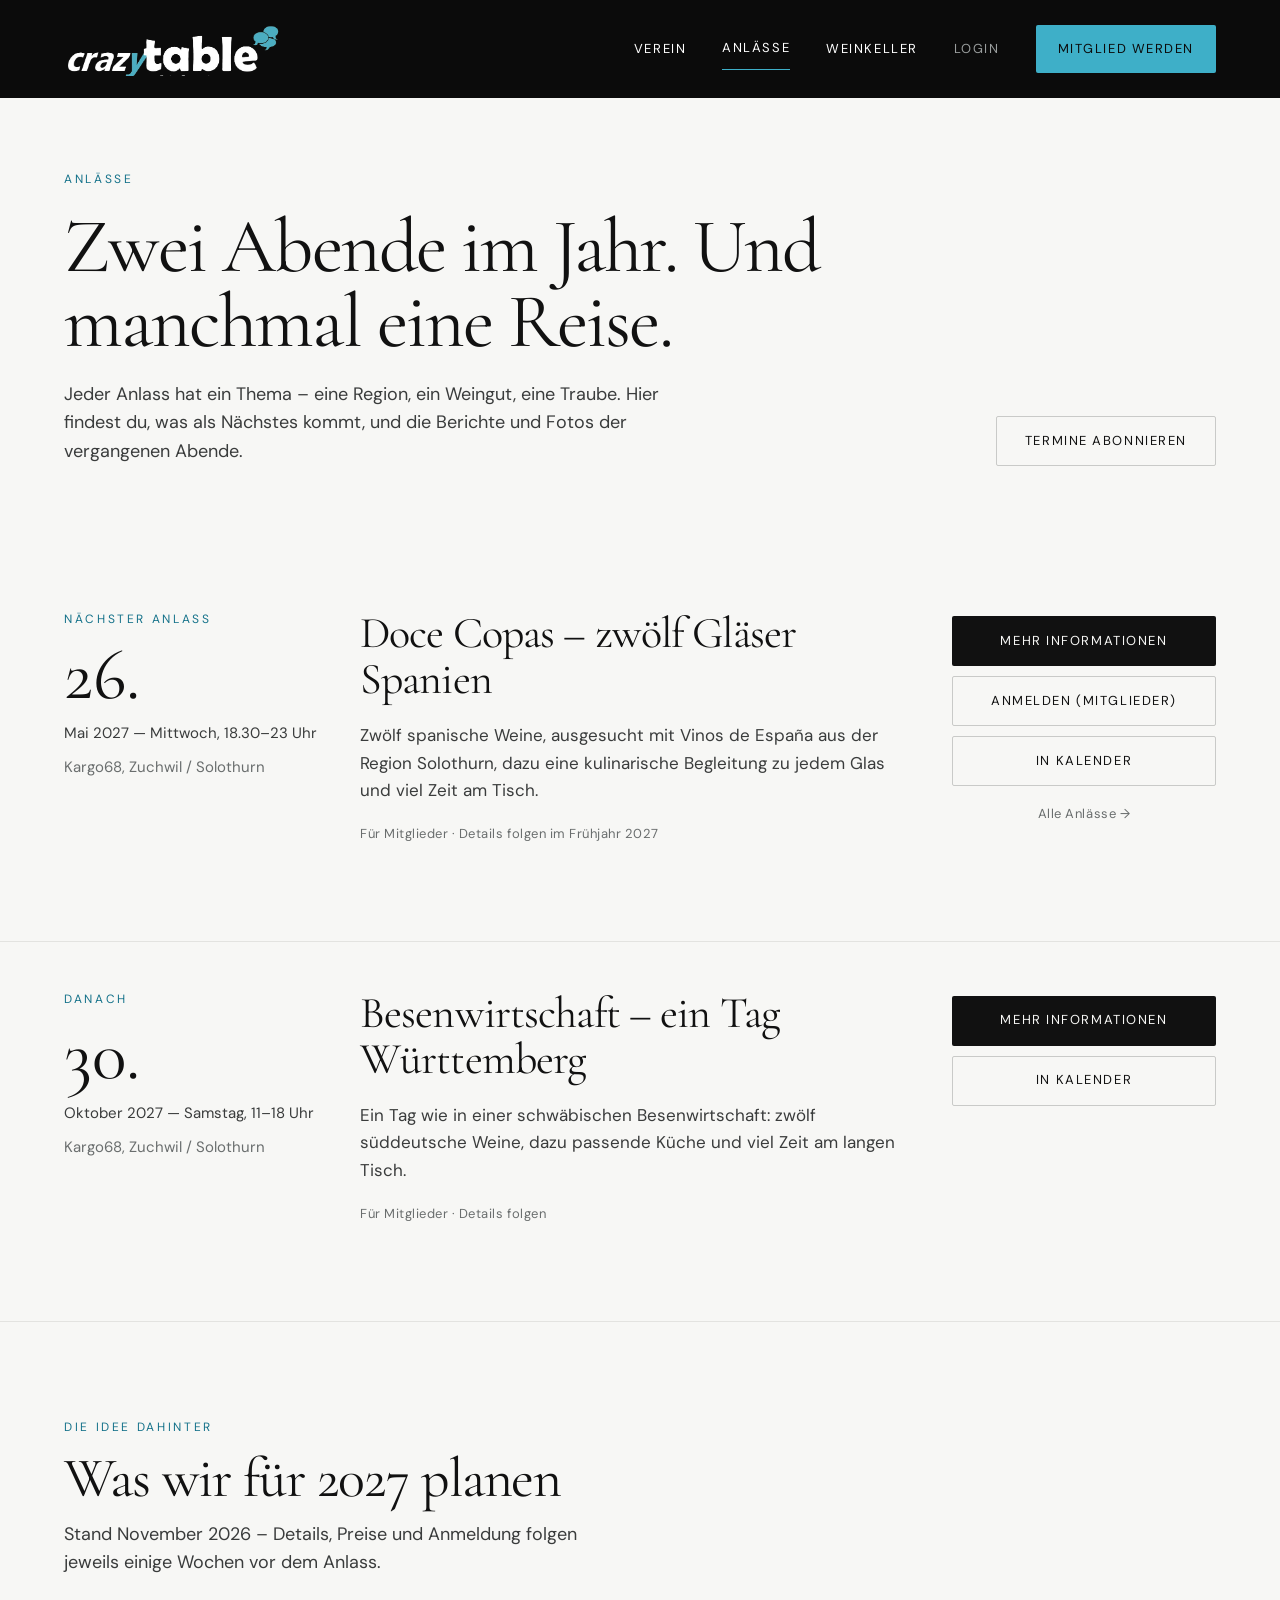
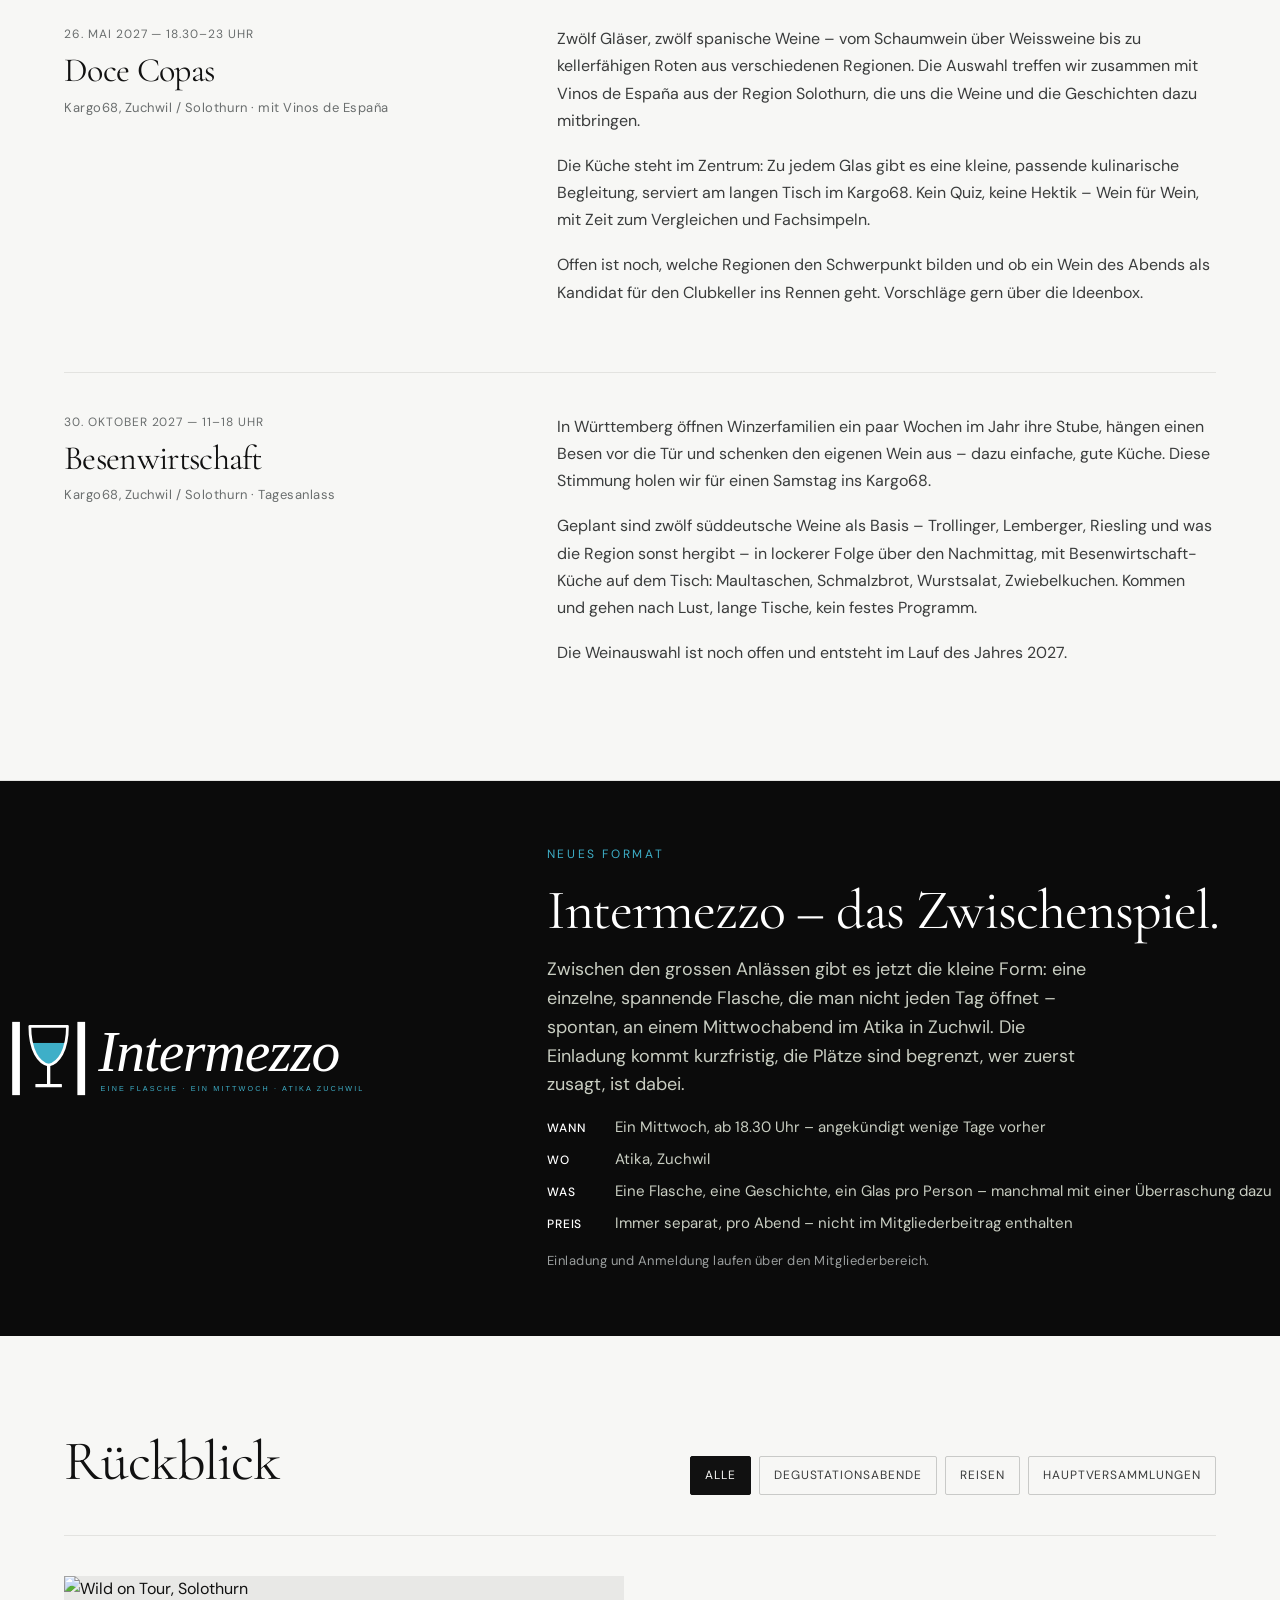
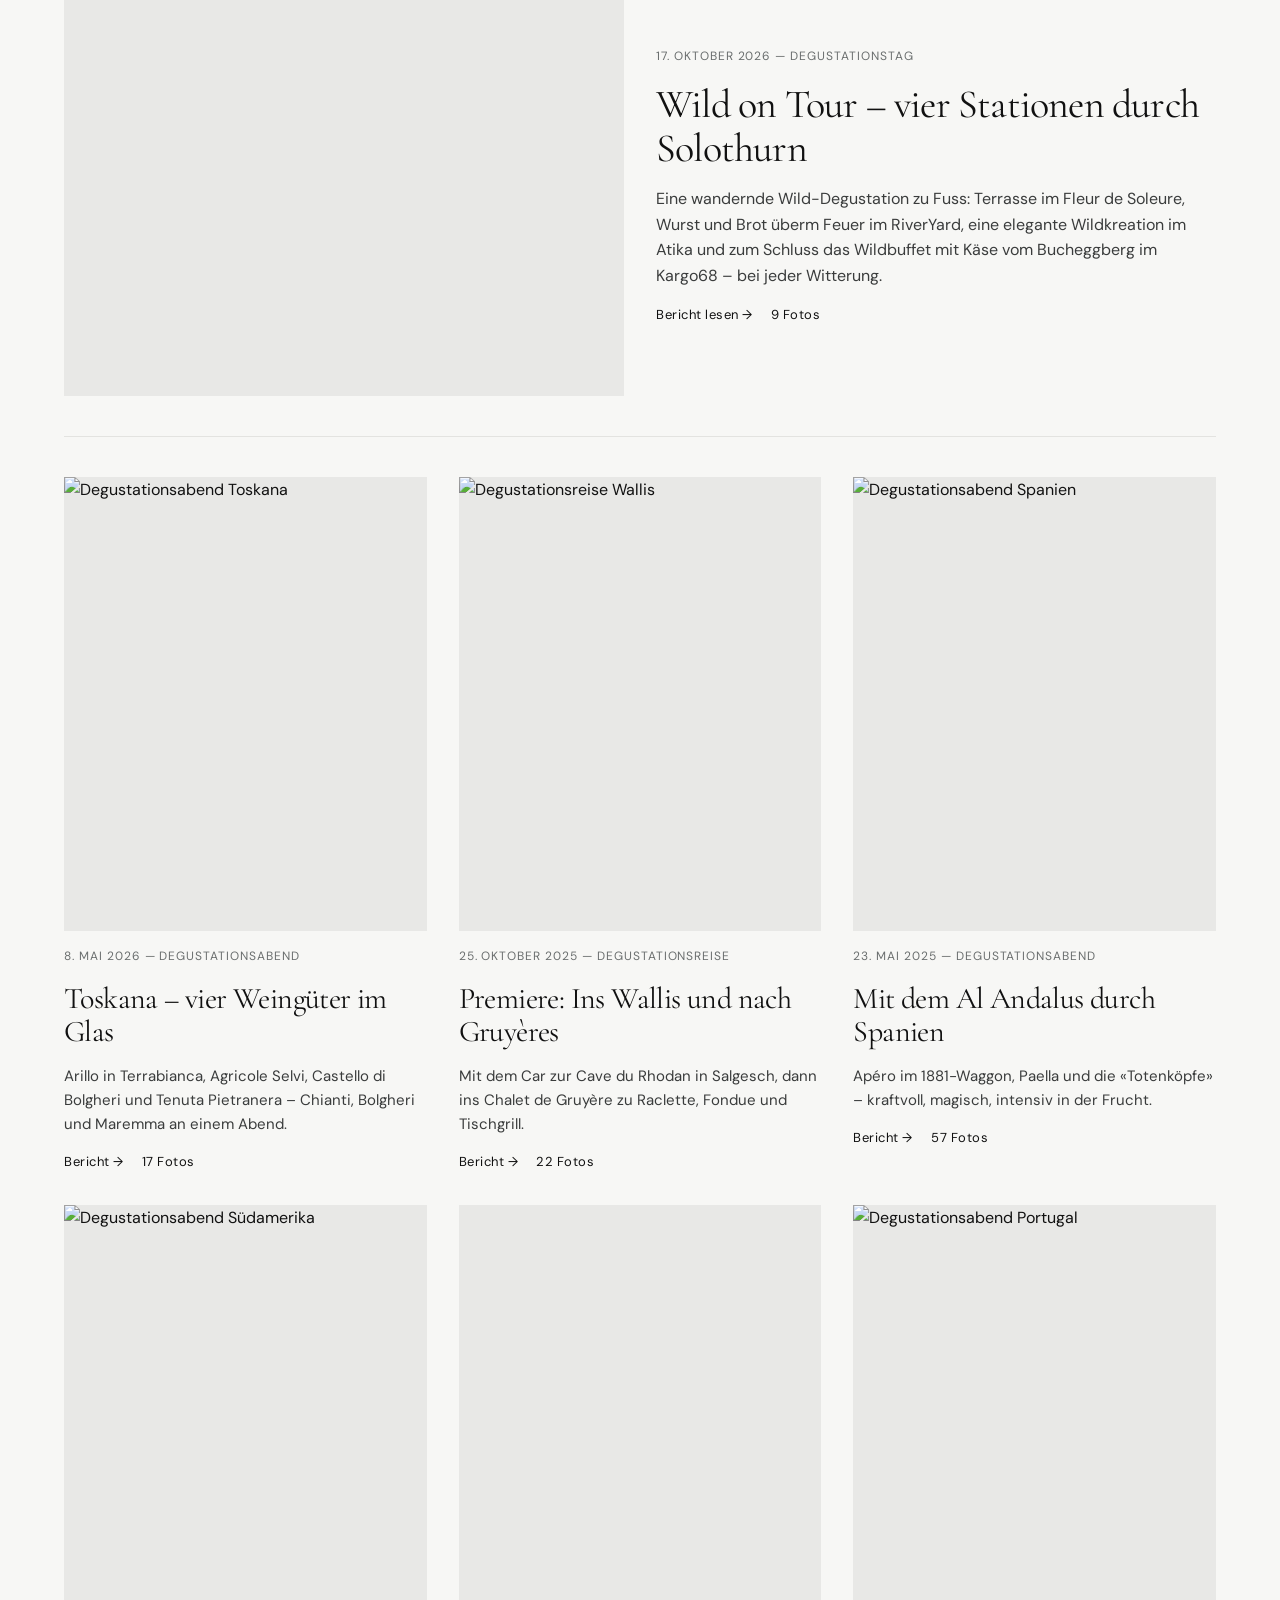
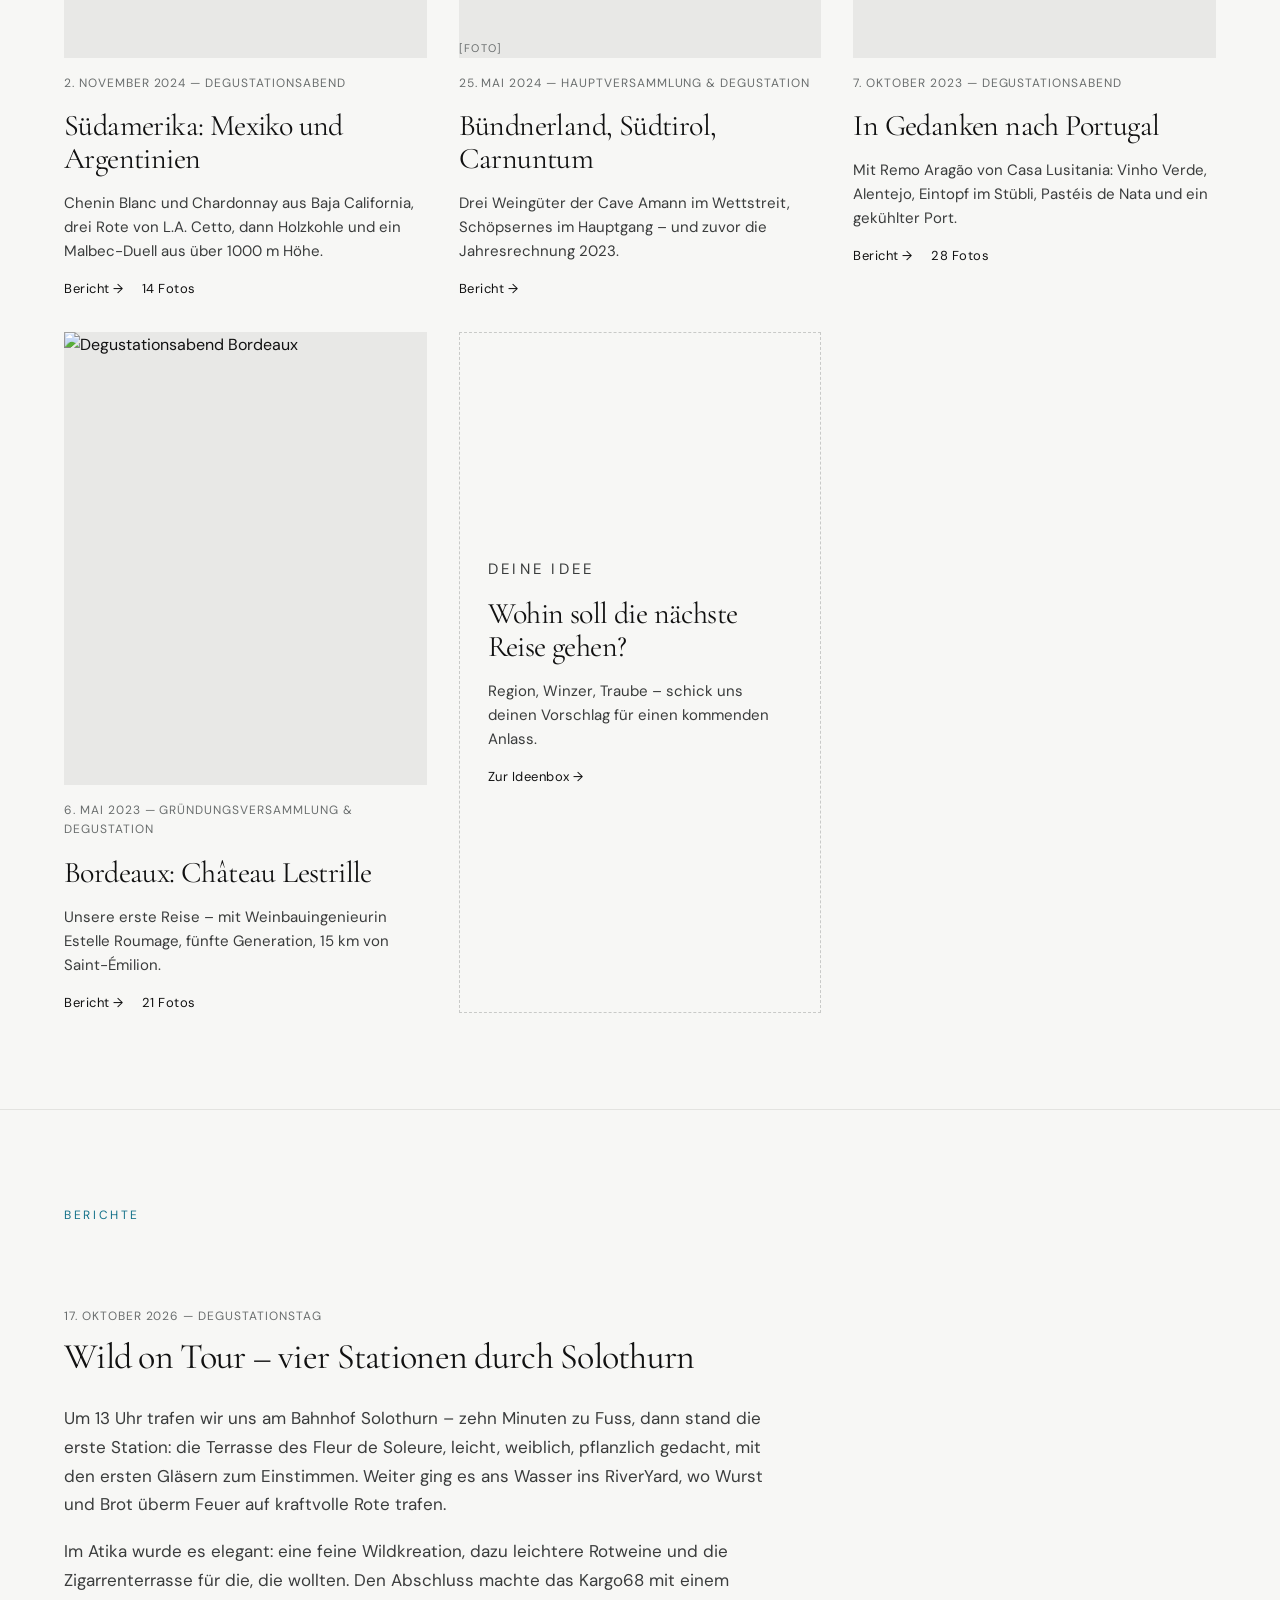
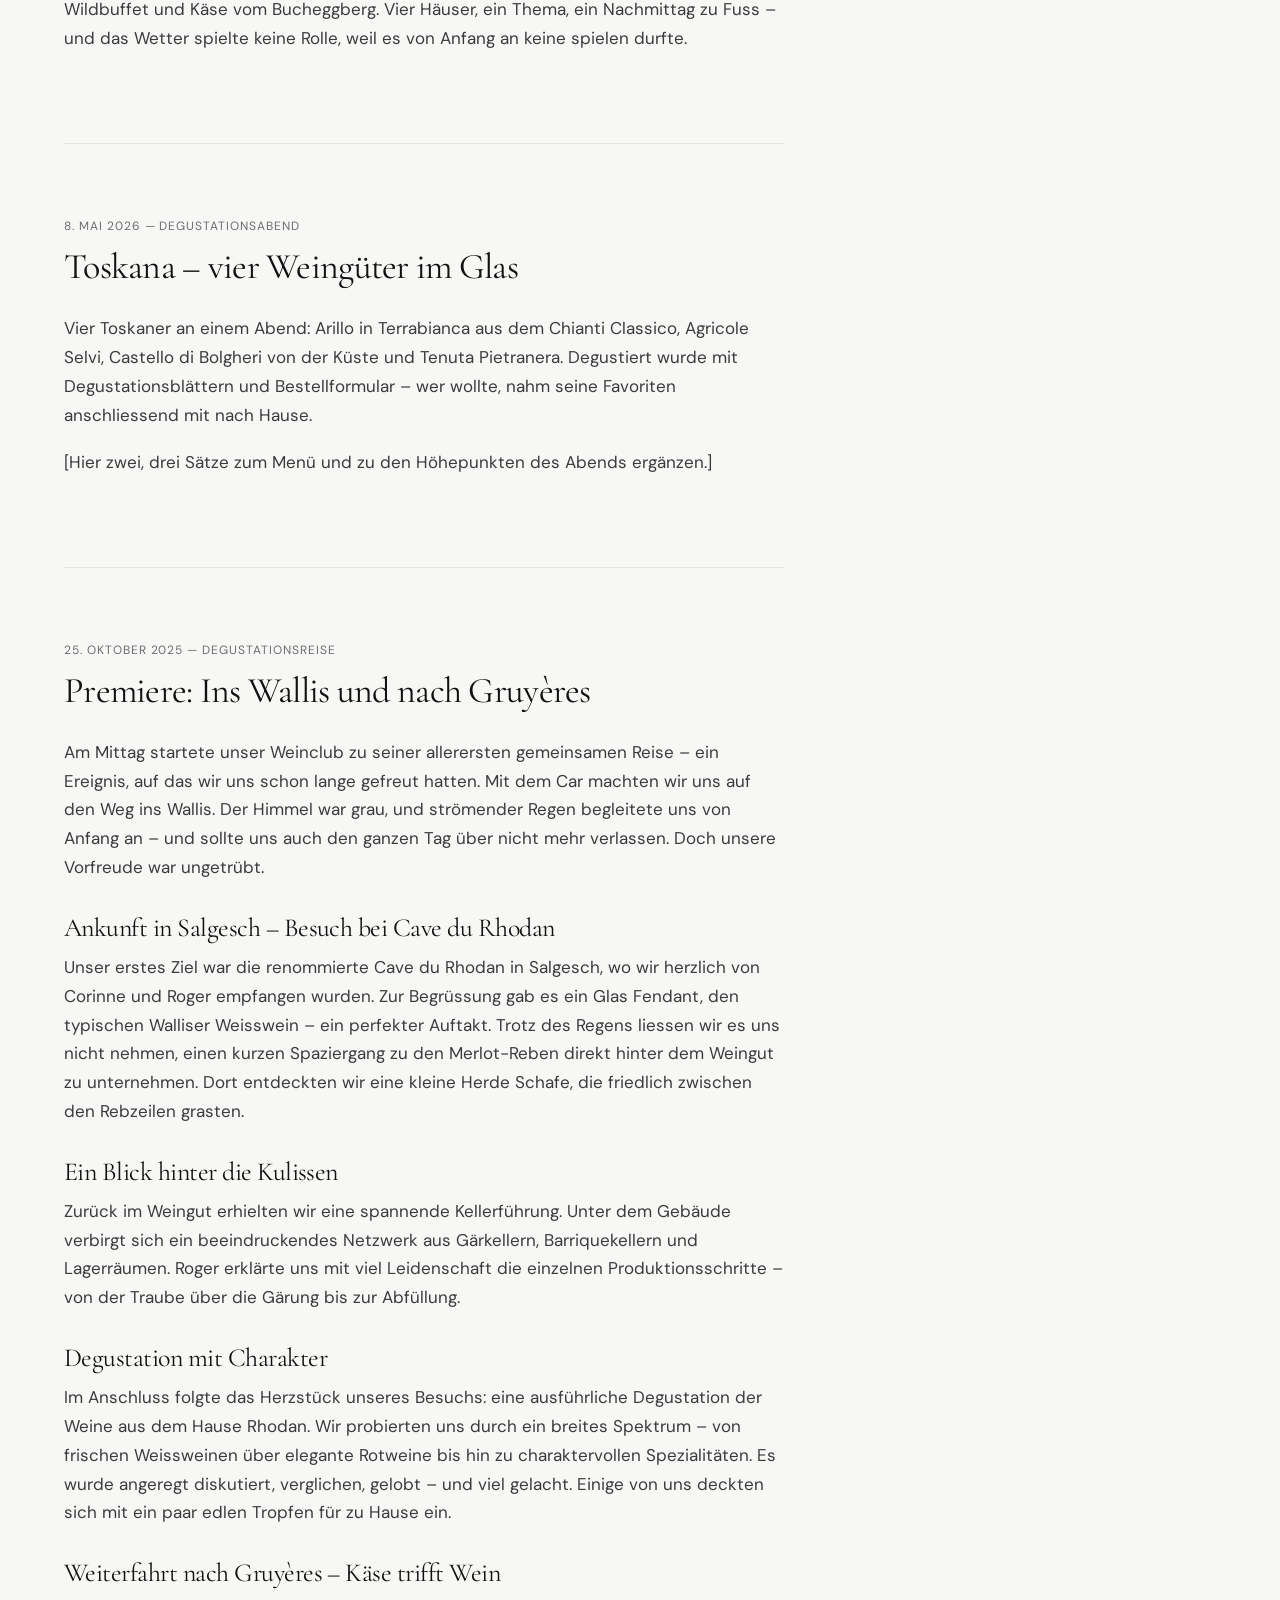
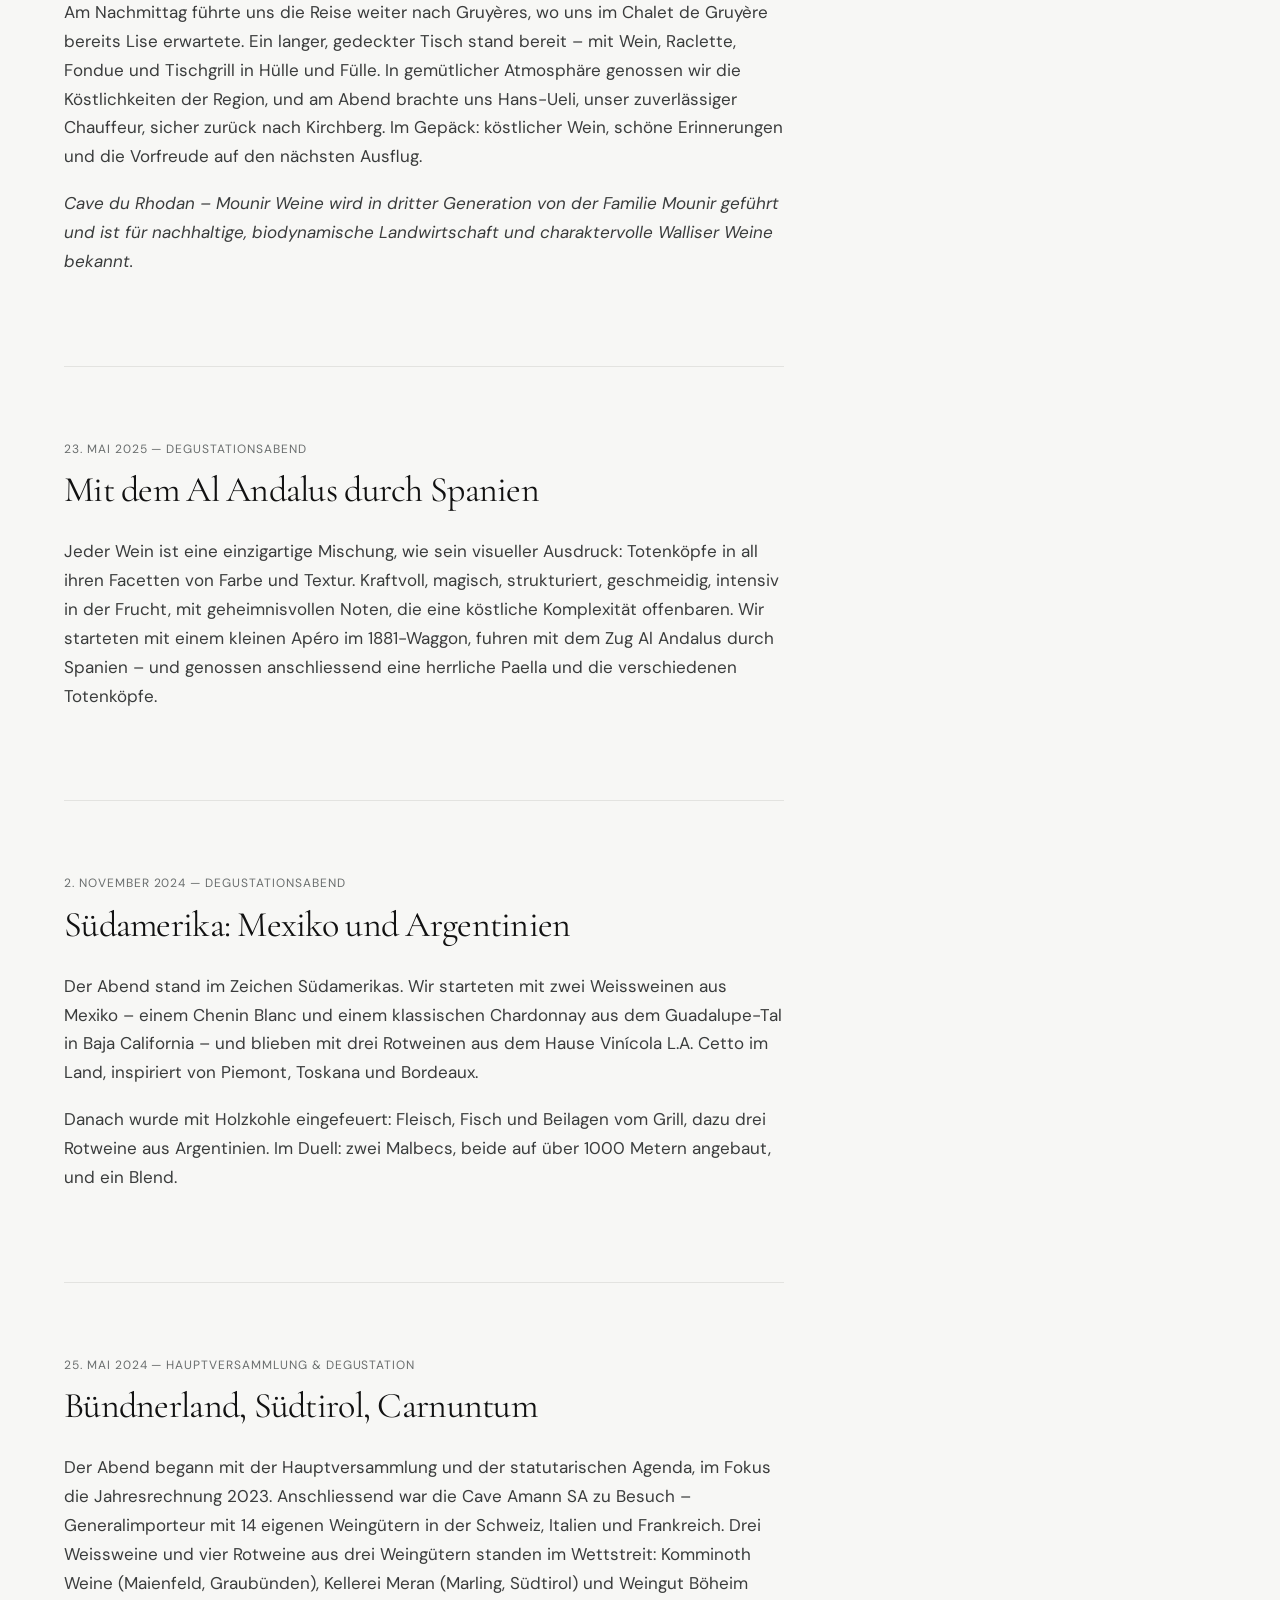
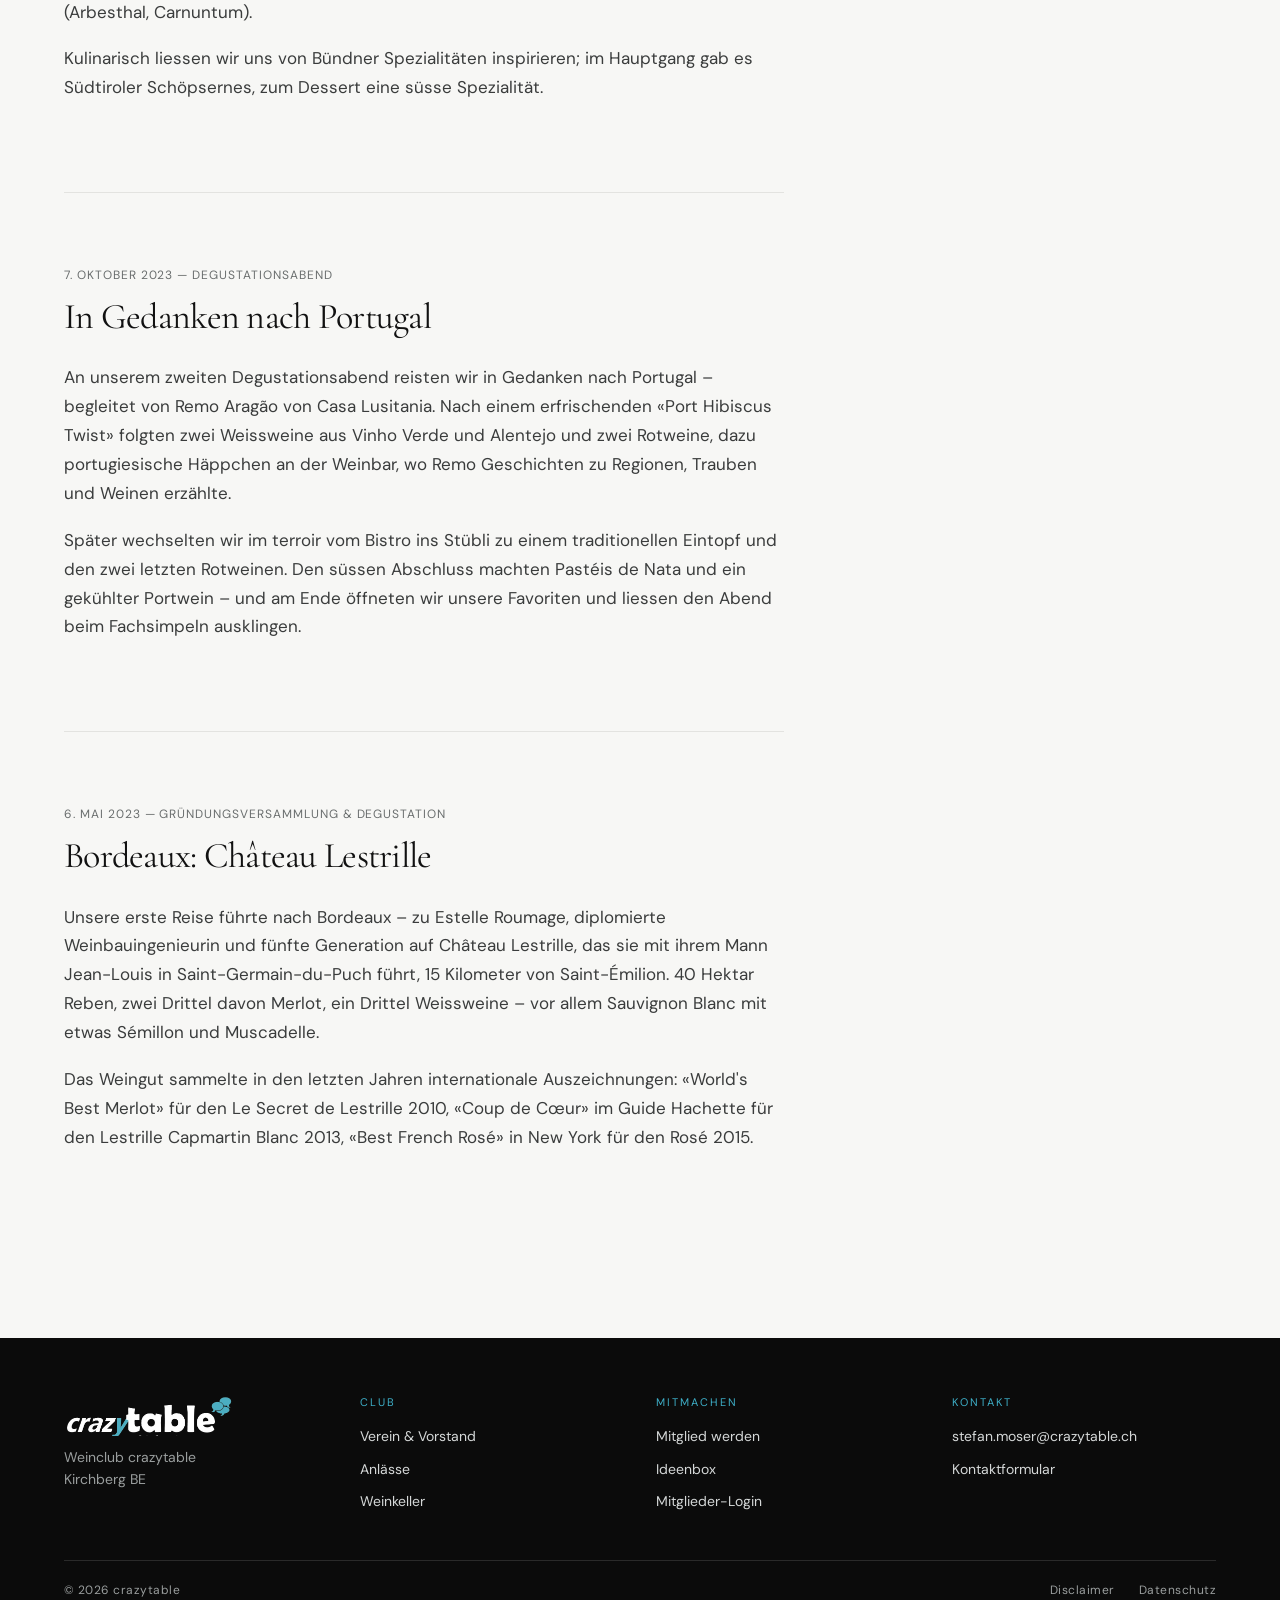
==== commit 1bbef29a: "Anlässe: neues Format Intermezzo mit Logo Co-Authored-By: Claude Fable 5.1 <noreply@anthropic.com> C" ====
--- a/anlaesse.html
+++ b/anlaesse.html
@@ -104,6 +104,24 @@
   </article>
 </section>
 
+<section class="section grid-12 intermezzo-band" id="intermezzo" style="align-items:center">
+  <div class="c1-5 reveal">
+    <img src="/img/intermezzo-dark.svg" alt="Intermezzo – eine Flasche, ein Mittwoch, Atika Zuchwil" style="width:100%;max-width:420px;display:block">
+  </div>
+  <div class="c6-7 stack reveal" style="gap:16px">
+    <p class="overline" style="color:var(--cyan)">Neues Format</p>
+    <h2 style="color:#fff">Intermezzo – das Zwischenspiel.</h2>
+    <p class="lead" style="color:#C9CEC2">Zwischen den grossen Anlässen gibt es jetzt die kleine Form: eine einzelne, spannende Flasche, die man nicht jeden Tag öffnet – spontan, an einem Mittwochabend im Atika in Zuchwil. Die Einladung kommt kurzfristig, die Plätze sind begrenzt, wer zuerst zusagt, ist dabei.</p>
+    <ul class="facts-inline" style="color:#C9CEC2">
+      <li><b style="color:#fff">Wann</b> Ein Mittwoch, ab 18.30 Uhr – angekündigt wenige Tage vorher</li>
+      <li><b style="color:#fff">Wo</b> Atika, Zuchwil</li>
+      <li><b style="color:#fff">Was</b> Eine Flasche, eine Geschichte, ein Glas pro Person – manchmal mit einer Überraschung dazu</li>
+      <li><b style="color:#fff">Preis</b> Immer separat, pro Abend – nicht im Mitgliederbeitrag enthalten</li>
+    </ul>
+    <p class="small" style="color:#9A9E9E">Einladung und Anmeldung laufen über den Mitgliederbereich.</p>
+  </div>
+</section>
+
 <section class="section stack" style="gap:40px">
   <div class="between reveal">
     <h2>Rückblick</h2>
--- a/css/style.css
+++ b/css/style.css
@@ -335,3 +335,44 @@
   .c1-3 > span:first-of-type{display:inline-block;background:linear-gradient(transparent 70%,var(--cyan) 70%);padding:0 6px;transform:rotate(-2deg);align-self:flex-start}
   .motion .btn-primary:active{transform:translate(2px,2px);box-shadow:2px 2px 0 var(--cyan)}
 }
+
+/* Wertentwicklung */
+.wert-total{display:grid;grid-template-columns:repeat(3,1fr);background:var(--black);color:#fff;padding:32px 36px;gap:24px}
+.wert-total div{display:flex;flex-direction:column;gap:6px}
+.wert-total .k{font-family:var(--serif);font-size:clamp(32px,4vw,52px);line-height:1;color:#fff}
+.wert-total .k.up{color:var(--cyan)}.wert-total .k.down{color:#F0A8A0}
+.wert-total .v{font-size:12px;letter-spacing:.14em;text-transform:uppercase;color:#C9CDCD}
+.wert-chart{margin:0;background:#fff;border:1px solid var(--line);padding:24px 28px 16px;display:flex;flex-direction:column;gap:14px}
+.wert-chart svg{width:100%;height:auto;display:block;font-family:var(--sans)}
+.wert-chart .grid{stroke:var(--line);stroke-width:1}
+.wert-chart .base{stroke:var(--ink);stroke-width:1}
+.wert-chart .ax{font-size:11px;fill:var(--muted);letter-spacing:.04em}
+.wert-chart .lbl{font-family:var(--serif);font-size:19px;fill:var(--ink)}
+.wert-chart .val{font-size:12px;fill:var(--ink);font-weight:500}
+.wert-chart .val.muted{fill:var(--muted);font-family:var(--serif);font-size:20px}
+.wert-chart .dl{font-family:var(--serif);font-size:24px}
+.wert-chart .dl.up{fill:var(--green)}.wert-chart .dl.down{fill:#B5483C}.wert-chart .dl.na{font-family:var(--sans);font-size:11px;letter-spacing:.08em;text-transform:uppercase;fill:var(--muted)}
+.wert-chart .b-e{fill:var(--black)}.wert-chart .b-m{fill:var(--cyan)}.wert-chart .b-na{fill:url(#hatch)}
+.wert-chart .bar-g{cursor:help}
+.wert-chart .bar-g:hover rect{opacity:.8}
+.motion .wert-chart .bar-g{opacity:0;transform:translateY(10px);transition:opacity .6s cubic-bezier(.2,.7,.2,1) var(--d,0s),transform .6s cubic-bezier(.2,.7,.2,1) var(--d,0s)}
+.motion .wert-chart.is-in .bar-g{opacity:1;transform:none}
+.legend{display:flex;flex-wrap:wrap;gap:18px;align-items:center;font-size:13px;color:var(--text)}
+.legend .sw{display:inline-block;width:14px;height:14px;margin-right:7px;vertical-align:-2px}
+.legend .sw-e{background:var(--black)}.legend .sw-m{background:var(--cyan)}.legend .sw-na{background:repeating-linear-gradient(45deg,#C9CAC8 0 2px,transparent 2px 5px)}
+.wert-mobile{display:none;flex-direction:column;gap:22px}
+.mrow{display:flex;flex-direction:column;gap:6px}
+.mrow h3{font-size:22px;margin:0}
+.mrow .dl{font-family:var(--serif);font-size:24px;line-height:1}
+.mrow .dl.up{color:var(--green)}.mrow .dl.down{color:#B5483C}.mrow .dl.na{font-family:var(--sans);font-size:11px;letter-spacing:.08em;text-transform:uppercase;color:var(--muted)}
+.hb{display:flex;align-items:center;gap:10px;font-size:13px}
+.hb i{display:block;height:14px;flex:none}
+.hb .b-e{background:var(--black)}.hb .b-m{background:var(--cyan)}.hb .b-na{background:repeating-linear-gradient(45deg,#C9CAC8 0 2px,transparent 2px 5px)}
+@media (max-width:640px){.wert-total{grid-template-columns:1fr;padding:24px;gap:18px}.wert-chart{padding:16px 16px 12px}.wert-chart svg{display:none}.wert-mobile{display:flex}.legend .small{margin-left:0 !important}}
+
+/* Intermezzo */
+.intermezzo-band{background:var(--black);color:#fff;margin:0 -64px;padding:64px;border-bottom:0}
+.facts-inline{list-style:none;margin:0;padding:0;display:grid;gap:8px;font-size:15px}
+.facts-inline b{display:inline-block;min-width:64px;font-weight:500;letter-spacing:.08em;text-transform:uppercase;font-size:12px}
+@media (max-width:980px){.intermezzo-band{margin:0 -40px;padding:48px 40px}}
+@media (max-width:640px){.intermezzo-band{margin:0 -20px;padding:40px 20px}}
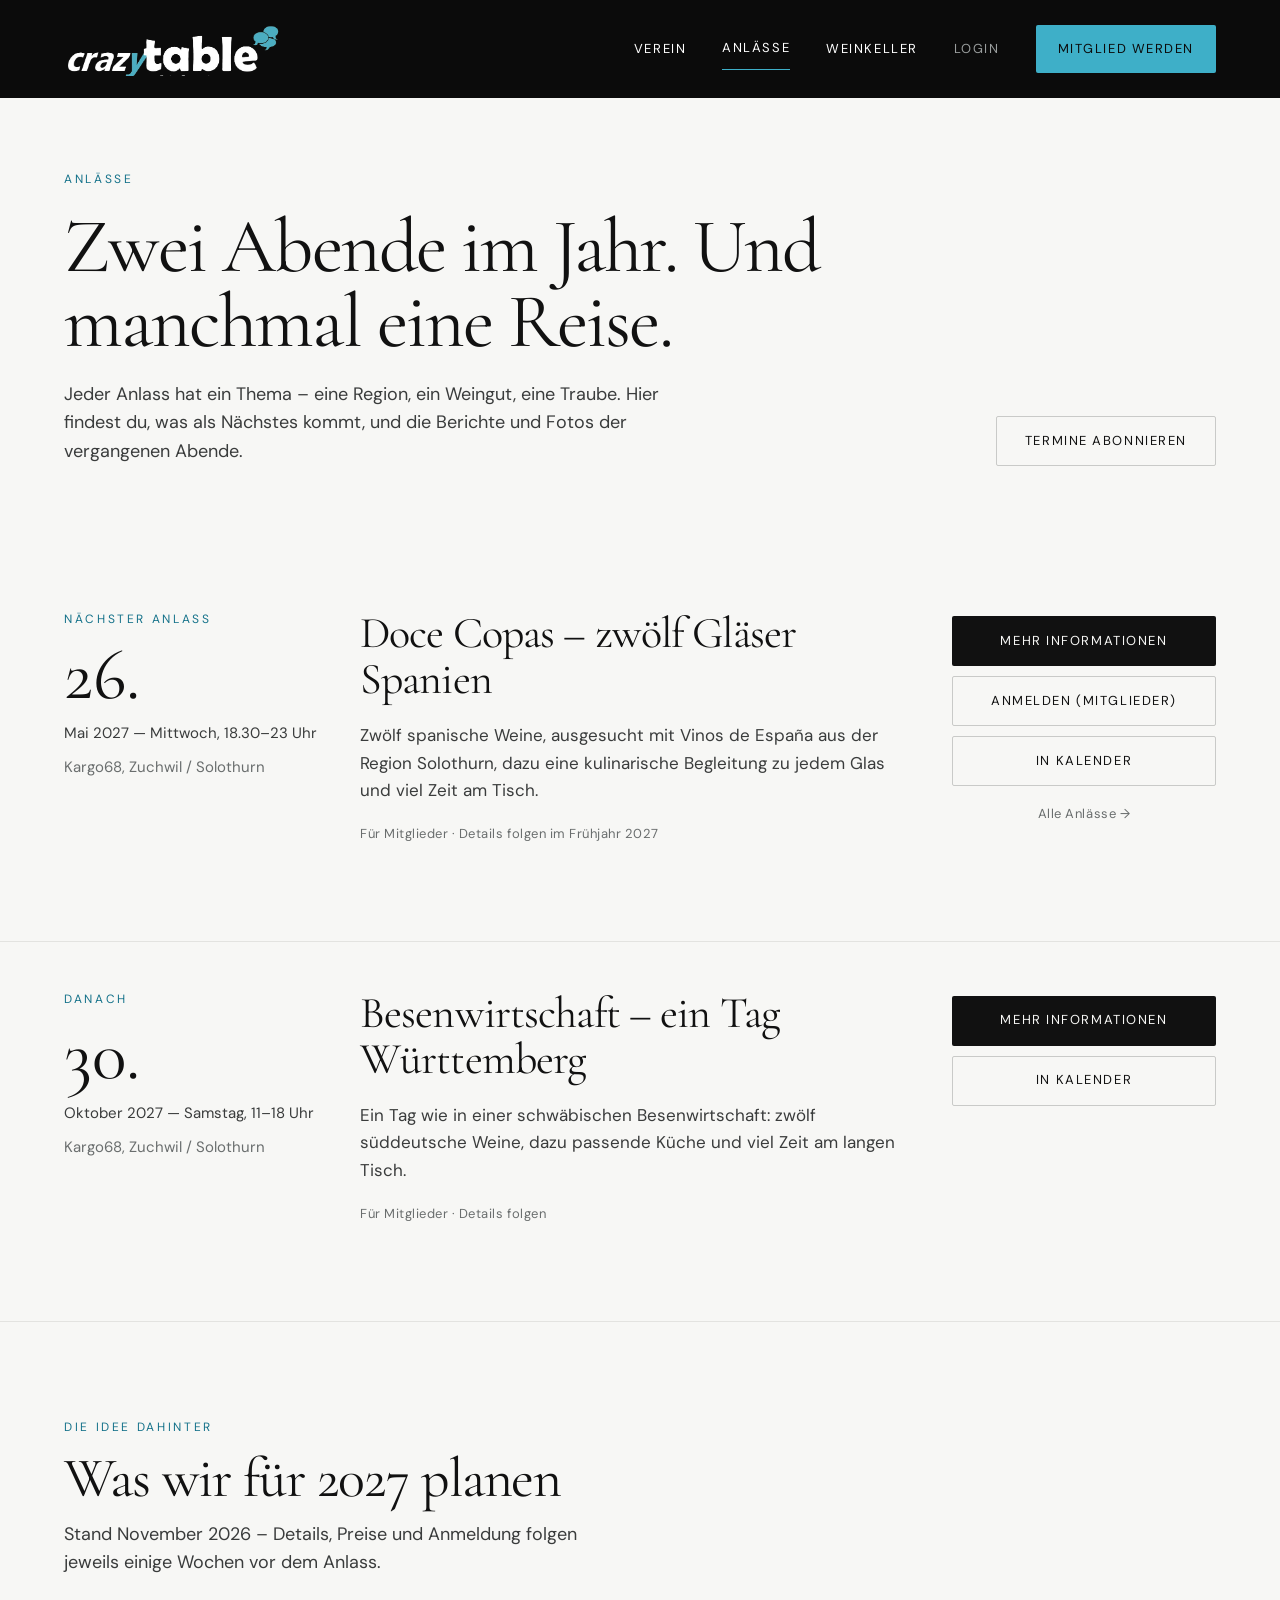
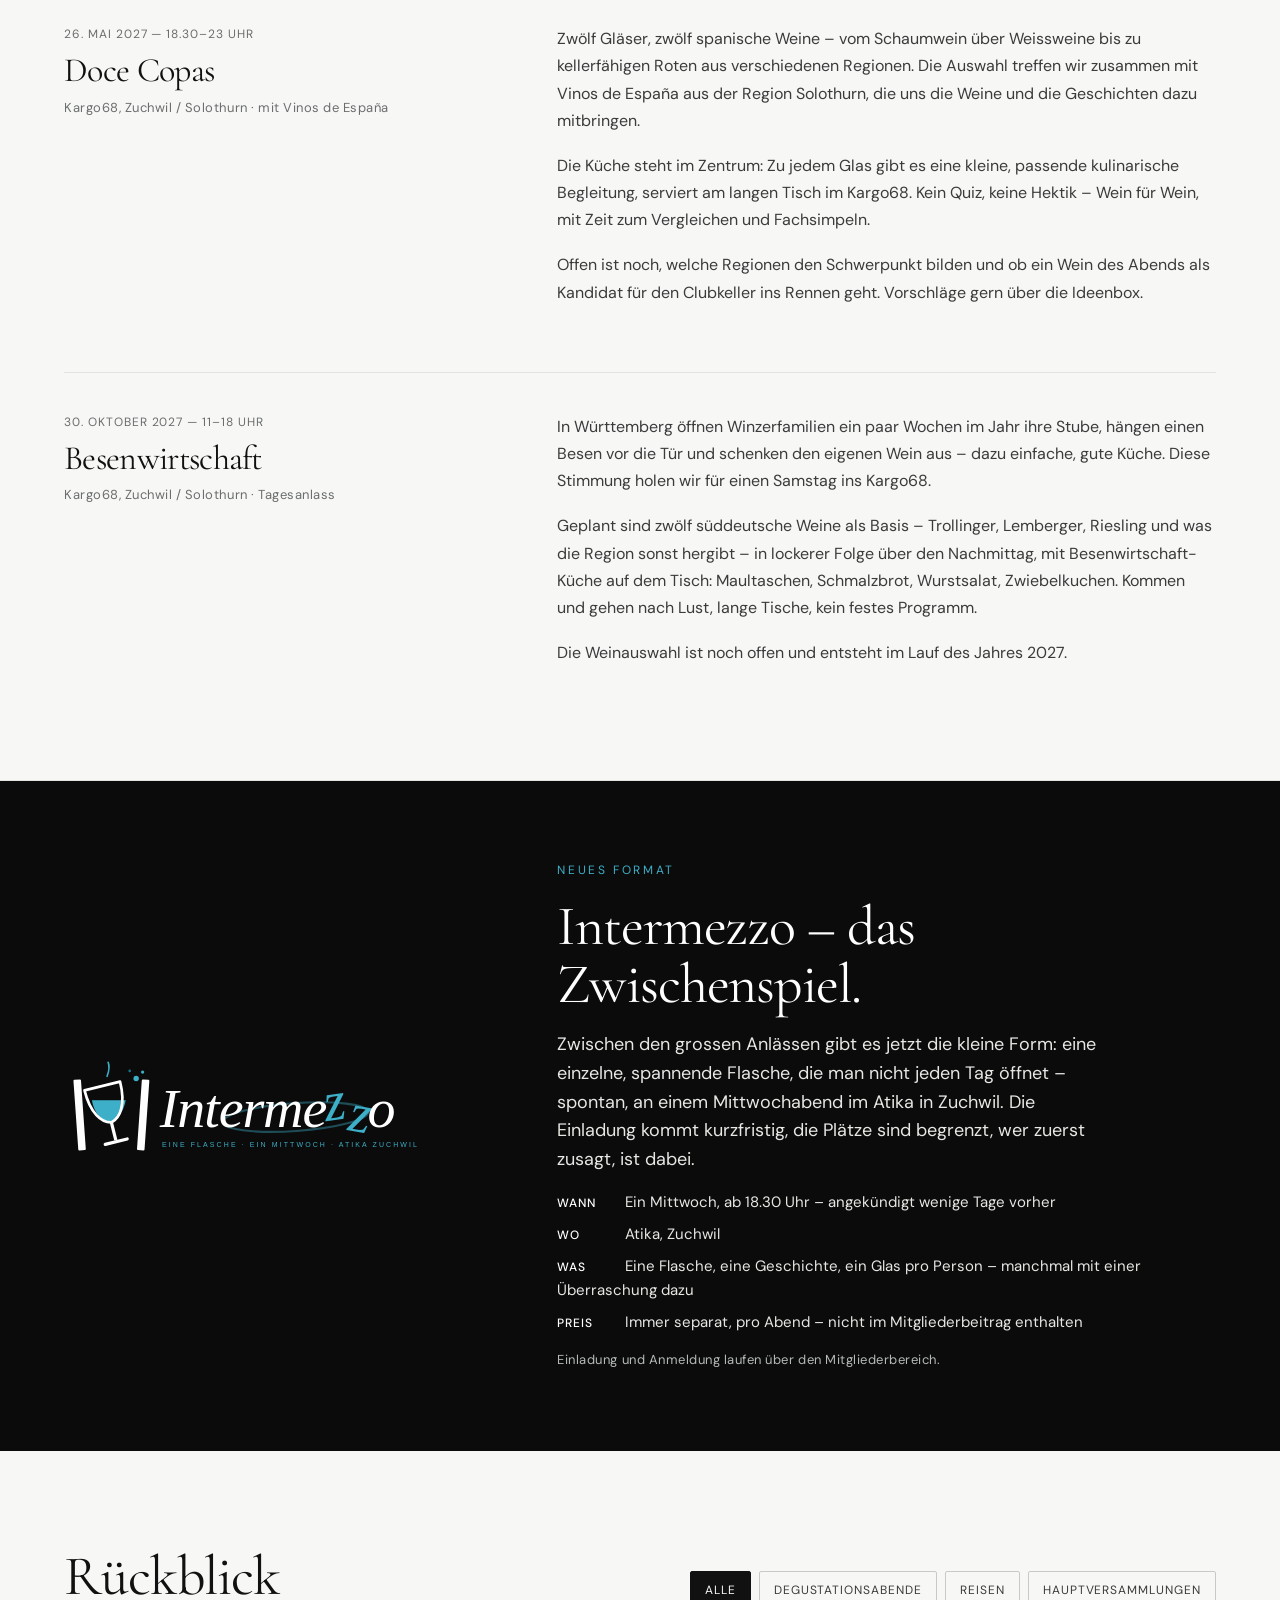
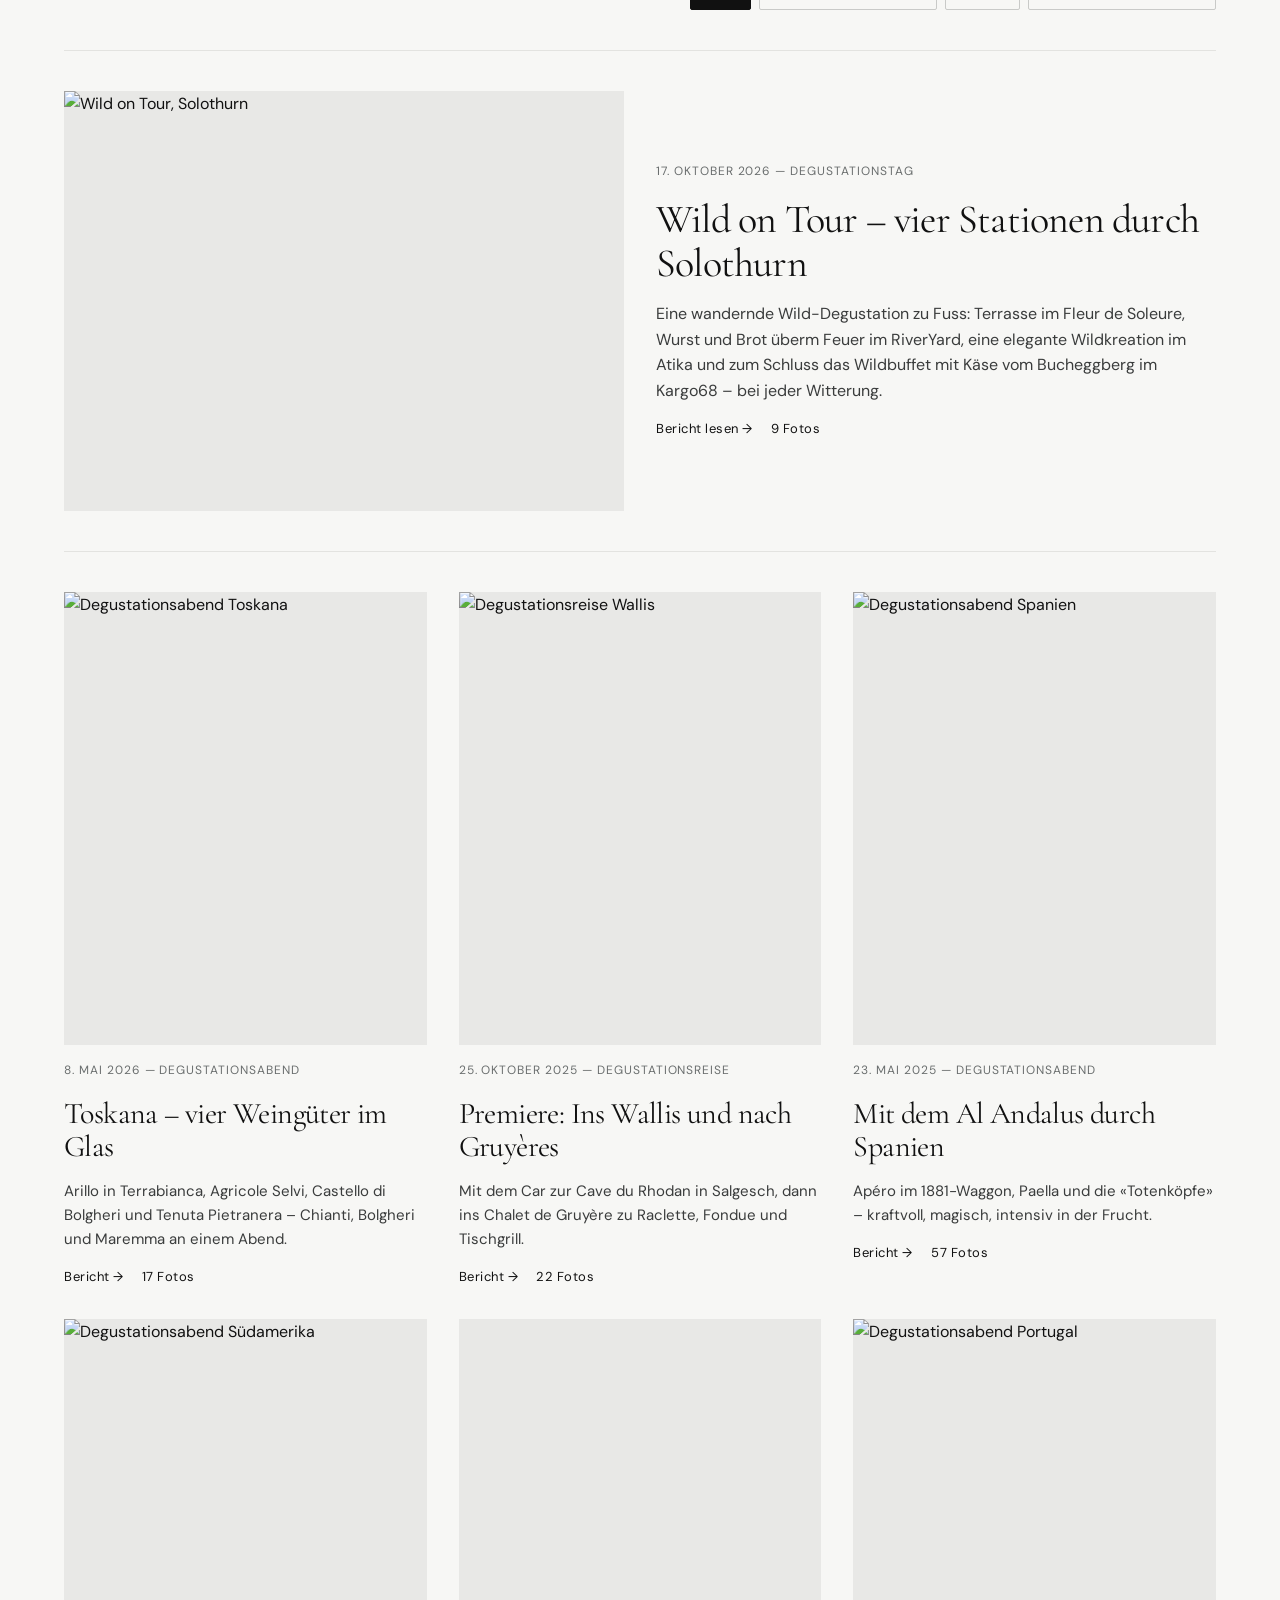
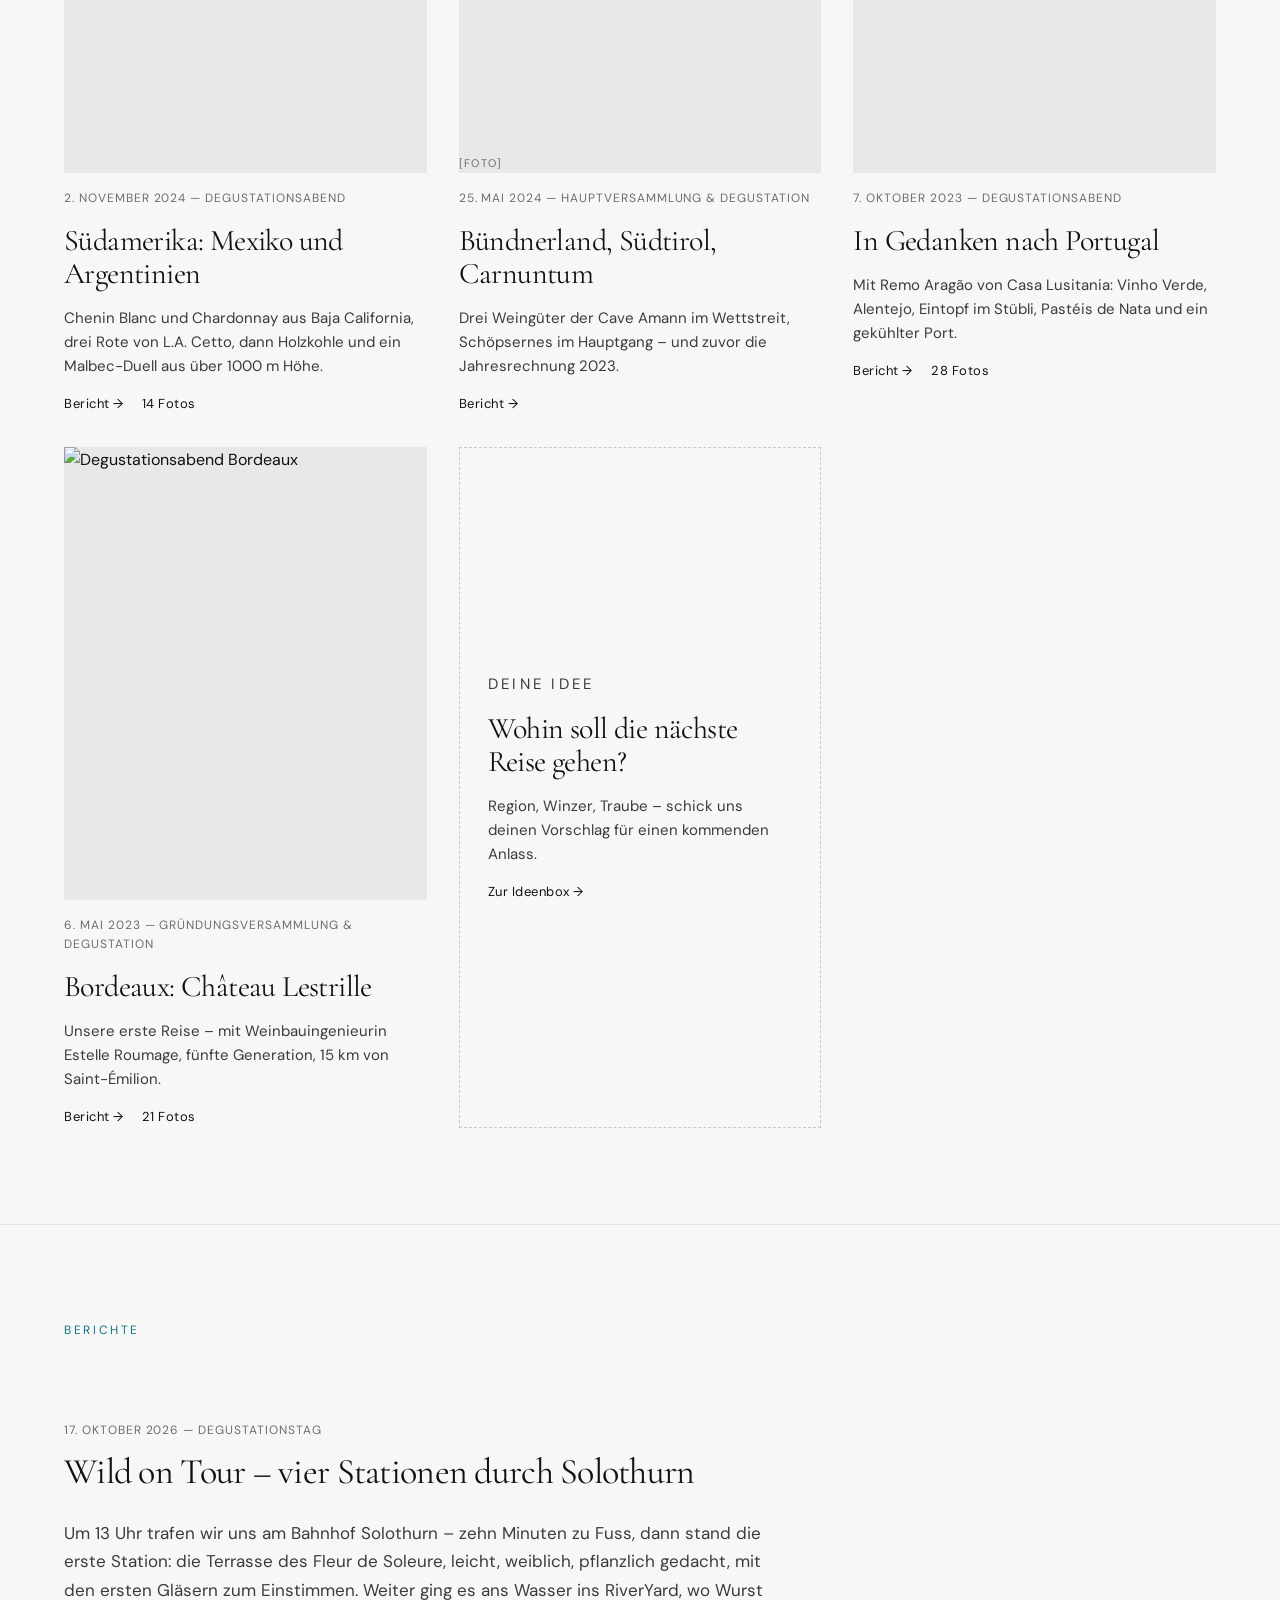
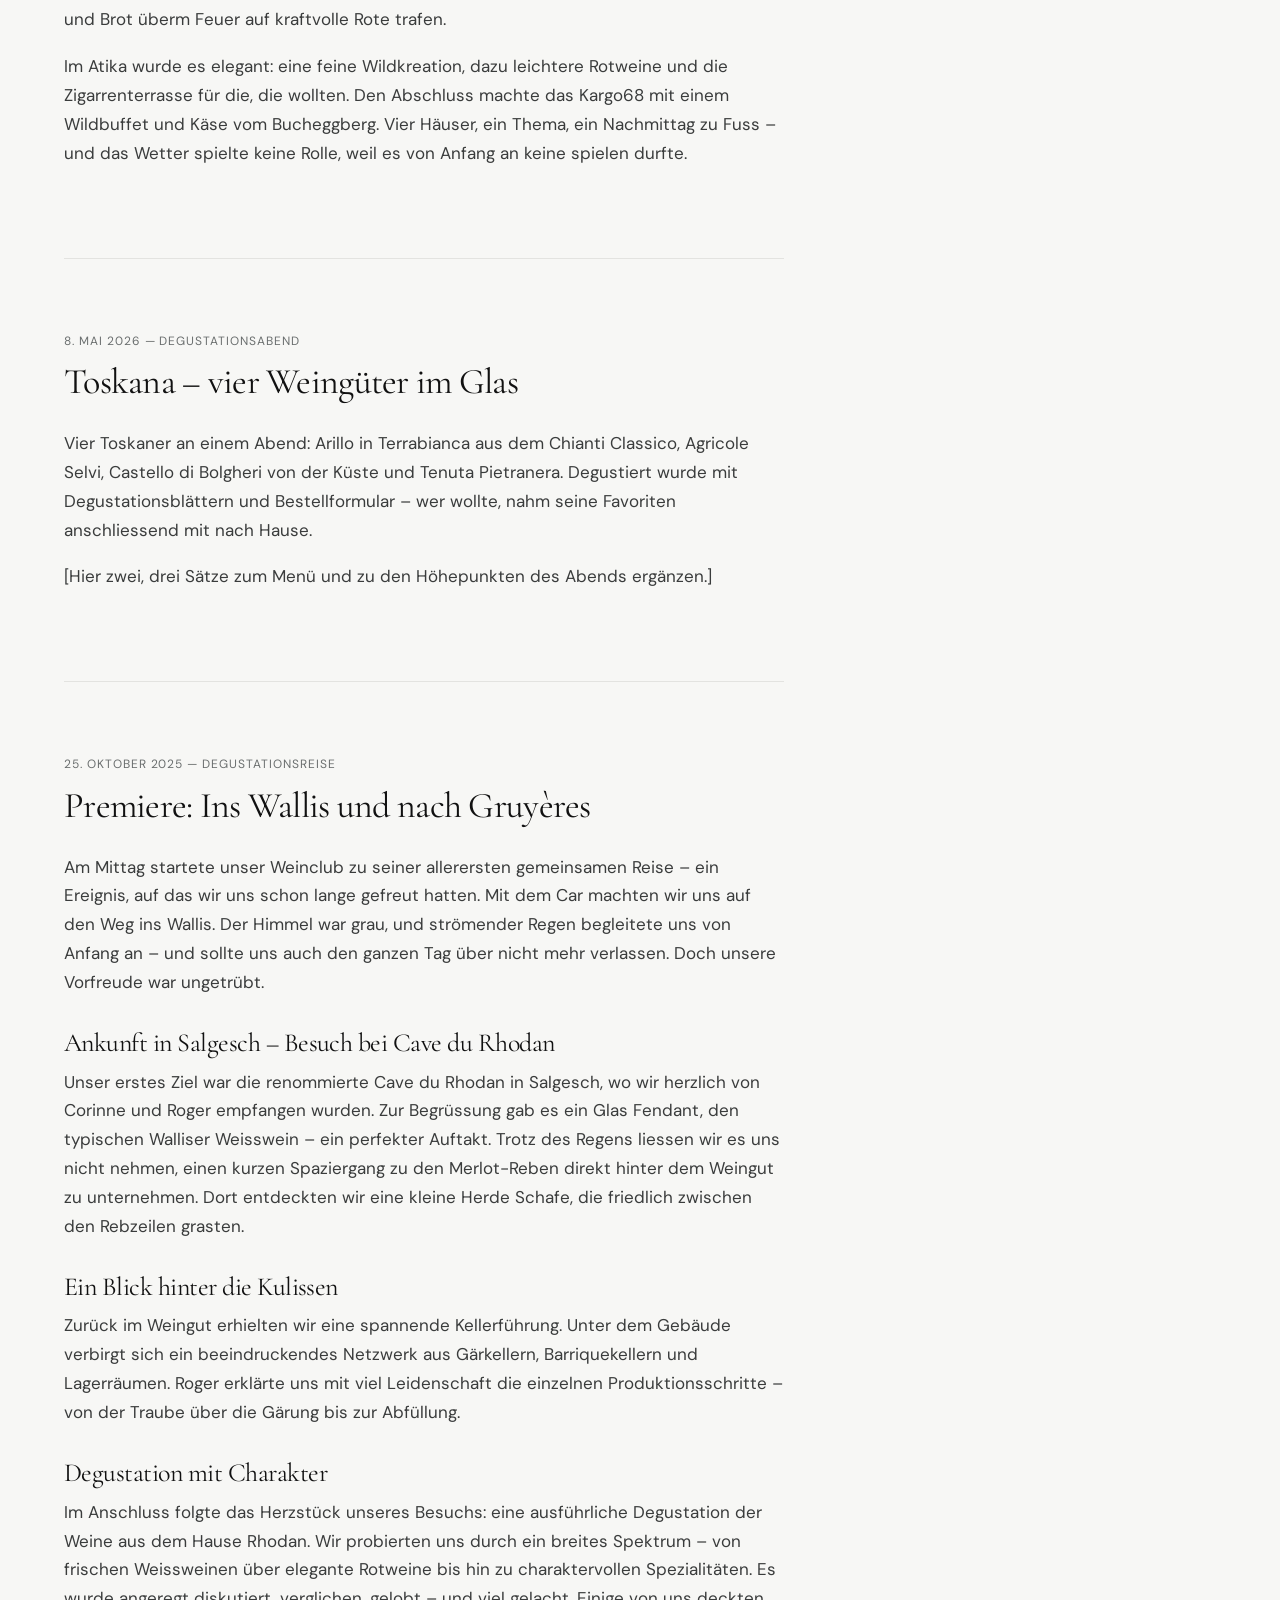
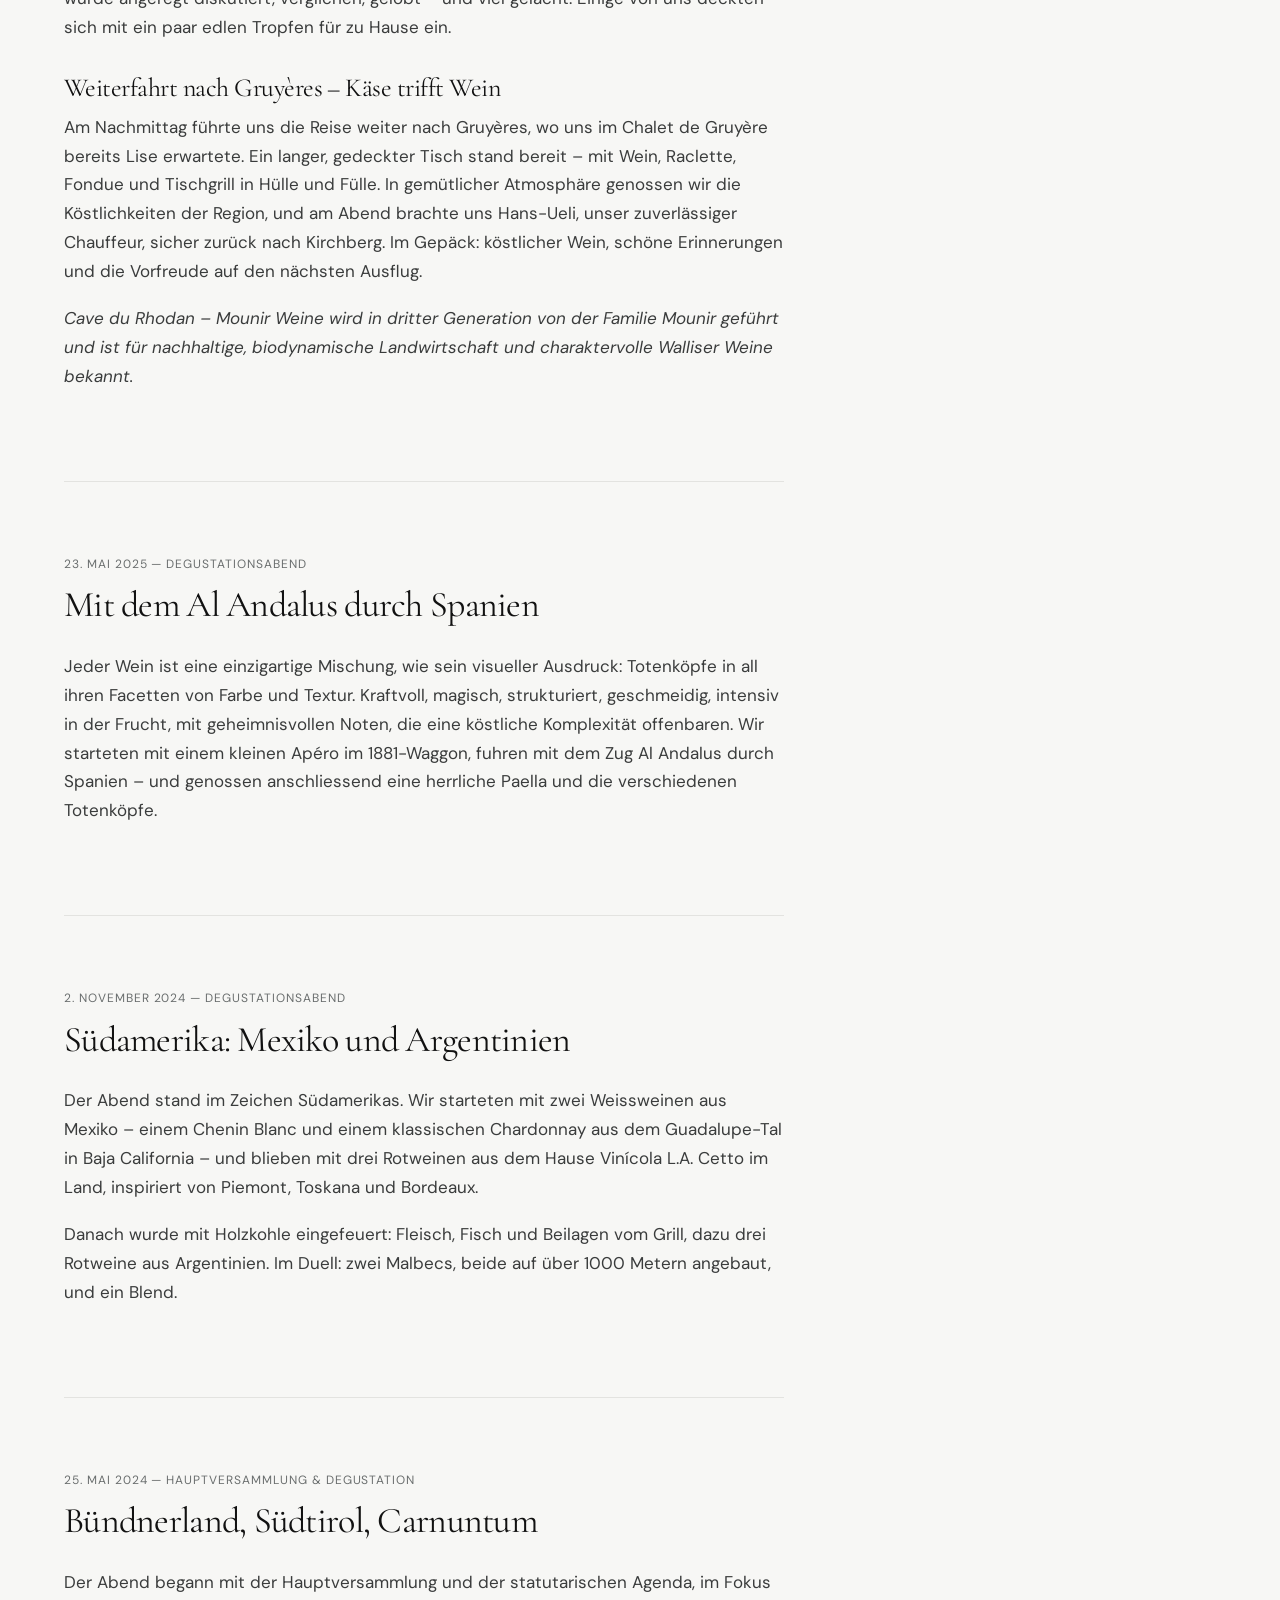
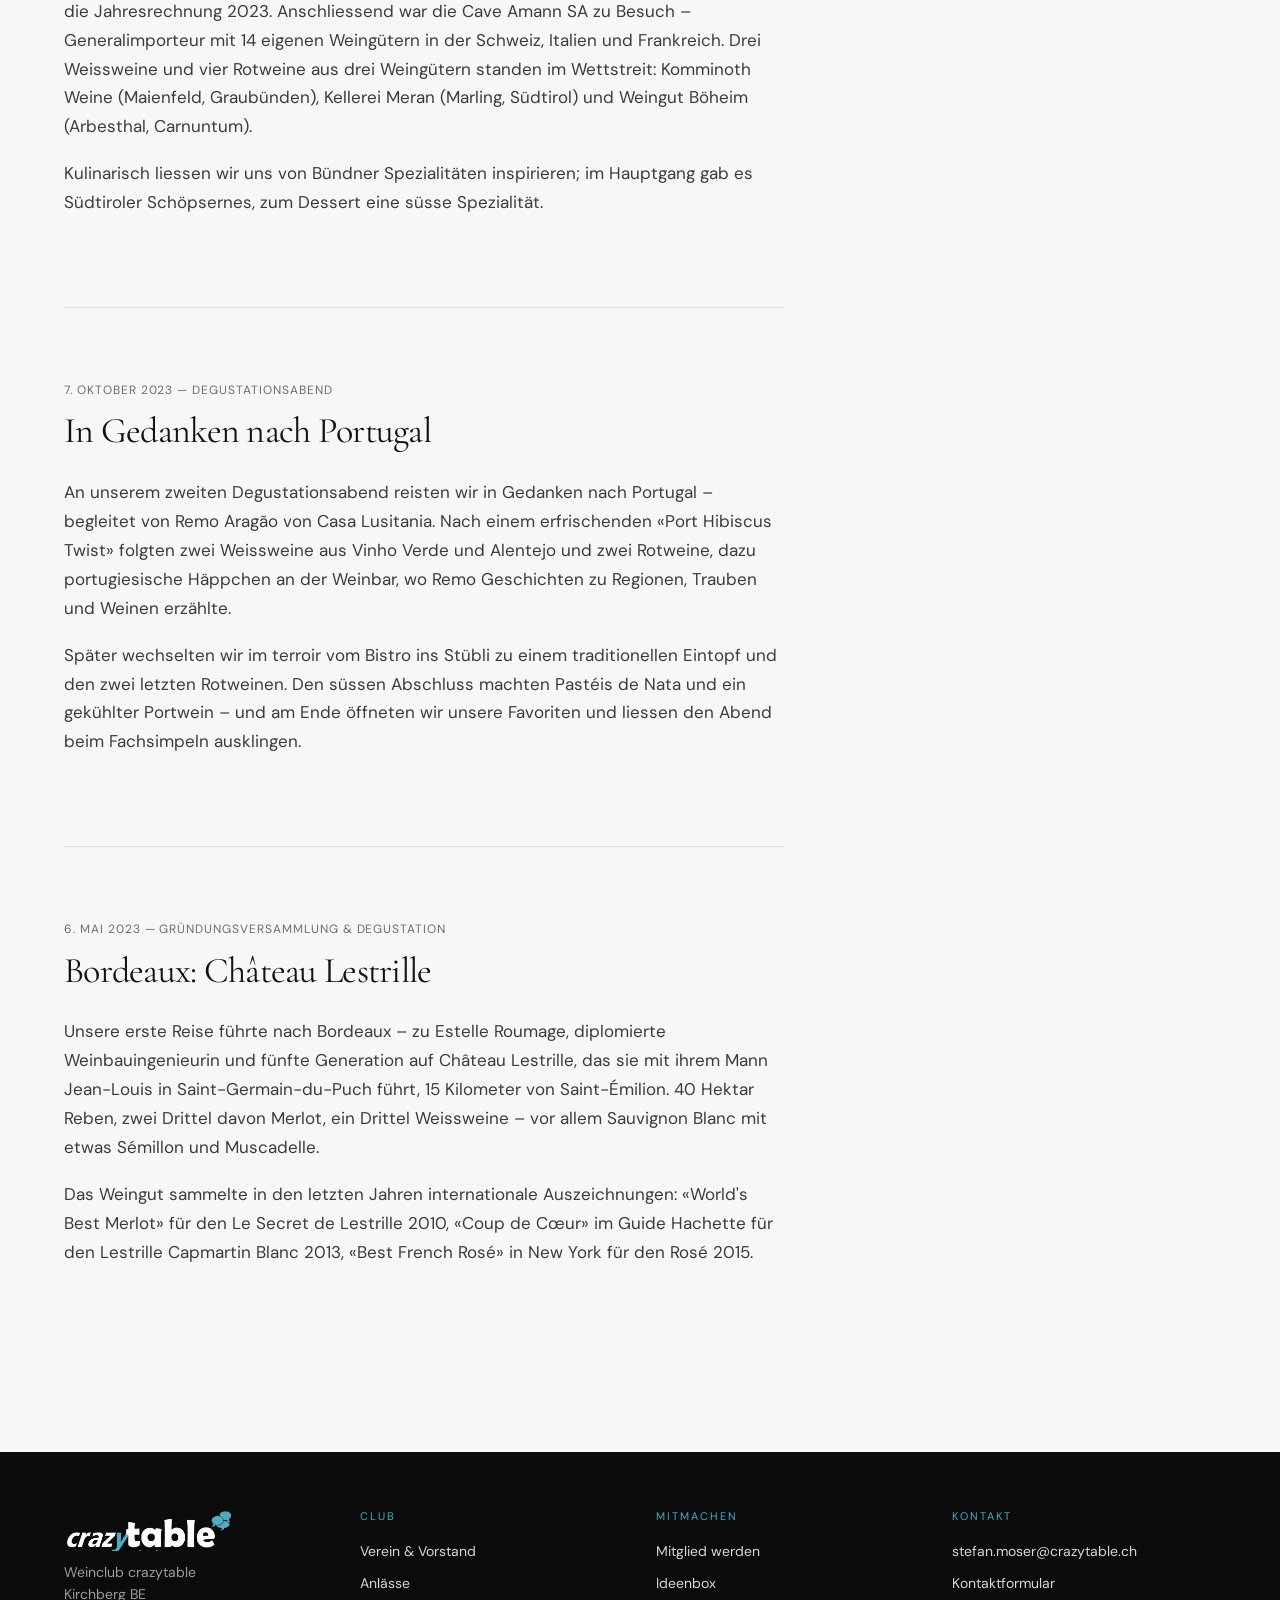
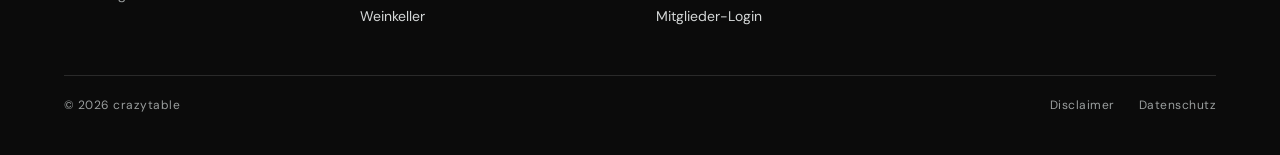
==== commit 4d78307e: "Intermezzo-Band: volle Breite ohne Überlauf, hellere Textfarben Co-Authored-By: Claude Fable 5.1 <no" ====
--- a/anlaesse.html
+++ b/anlaesse.html
@@ -111,14 +111,14 @@
   <div class="c6-7 stack reveal" style="gap:16px">
     <p class="overline" style="color:var(--cyan)">Neues Format</p>
     <h2 style="color:#fff">Intermezzo – das Zwischenspiel.</h2>
-    <p class="lead" style="color:#C9CEC2">Zwischen den grossen Anlässen gibt es jetzt die kleine Form: eine einzelne, spannende Flasche, die man nicht jeden Tag öffnet – spontan, an einem Mittwochabend im Atika in Zuchwil. Die Einladung kommt kurzfristig, die Plätze sind begrenzt, wer zuerst zusagt, ist dabei.</p>
-    <ul class="facts-inline" style="color:#C9CEC2">
+    <p class="lead">Zwischen den grossen Anlässen gibt es jetzt die kleine Form: eine einzelne, spannende Flasche, die man nicht jeden Tag öffnet – spontan, an einem Mittwochabend im Atika in Zuchwil. Die Einladung kommt kurzfristig, die Plätze sind begrenzt, wer zuerst zusagt, ist dabei.</p>
+    <ul class="facts-inline">
       <li><b style="color:#fff">Wann</b> Ein Mittwoch, ab 18.30 Uhr – angekündigt wenige Tage vorher</li>
       <li><b style="color:#fff">Wo</b> Atika, Zuchwil</li>
       <li><b style="color:#fff">Was</b> Eine Flasche, eine Geschichte, ein Glas pro Person – manchmal mit einer Überraschung dazu</li>
       <li><b style="color:#fff">Preis</b> Immer separat, pro Abend – nicht im Mitgliederbeitrag enthalten</li>
     </ul>
-    <p class="small" style="color:#9A9E9E">Einladung und Anmeldung laufen über den Mitgliederbereich.</p>
+    <p class="small">Einladung und Anmeldung laufen über den Mitgliederbereich.</p>
   </div>
 </section>
 
--- a/css/style.css
+++ b/css/style.css
@@ -371,8 +371,12 @@
 @media (max-width:640px){.wert-total{grid-template-columns:1fr;padding:24px;gap:18px}.wert-chart{padding:16px 16px 12px}.wert-chart svg{display:none}.wert-mobile{display:flex}.legend .small{margin-left:0 !important}}
 
 /* Intermezzo */
-.intermezzo-band{background:var(--black);color:#fff;margin:0 -64px;padding:64px;border-bottom:0}
+.intermezzo-band{background:var(--black);color:#fff;padding:80px var(--pad);border-bottom:0}
+.intermezzo-band h2,.intermezzo-band .lead,.intermezzo-band .facts-inline,.intermezzo-band .small{color:#fff}
+.intermezzo-band .lead,.intermezzo-band .facts-inline{color:#E6E8E3}
+.intermezzo-band .small{color:#B5B9B9}
+.intermezzo-band .overline{color:var(--cyan)}
 .facts-inline{list-style:none;margin:0;padding:0;display:grid;gap:8px;font-size:15px}
 .facts-inline b{display:inline-block;min-width:64px;font-weight:500;letter-spacing:.08em;text-transform:uppercase;font-size:12px}
-@media (max-width:980px){.intermezzo-band{margin:0 -40px;padding:48px 40px}}
-@media (max-width:640px){.intermezzo-band{margin:0 -20px;padding:40px 20px}}
+@media (max-width:980px){.intermezzo-band{padding:56px var(--pad)}}
+@media (max-width:640px){.intermezzo-band{padding:44px var(--pad)}}
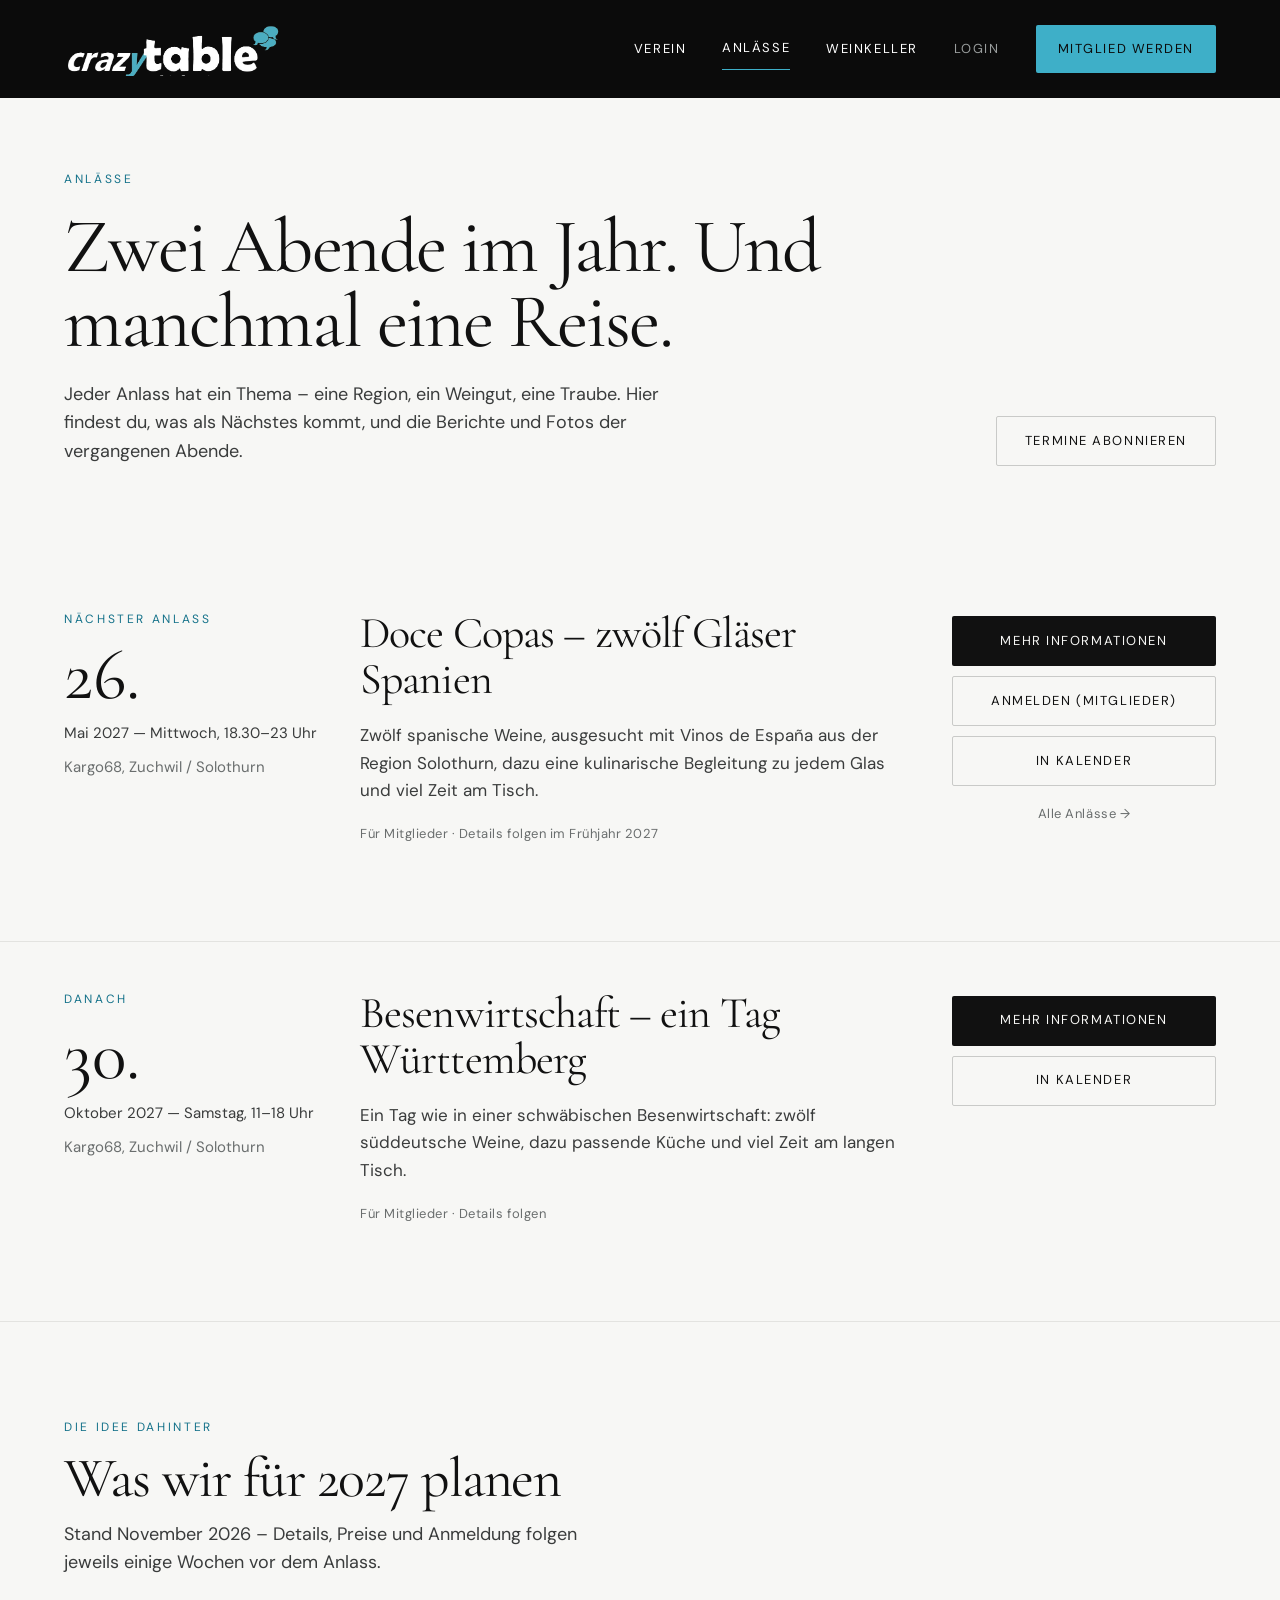
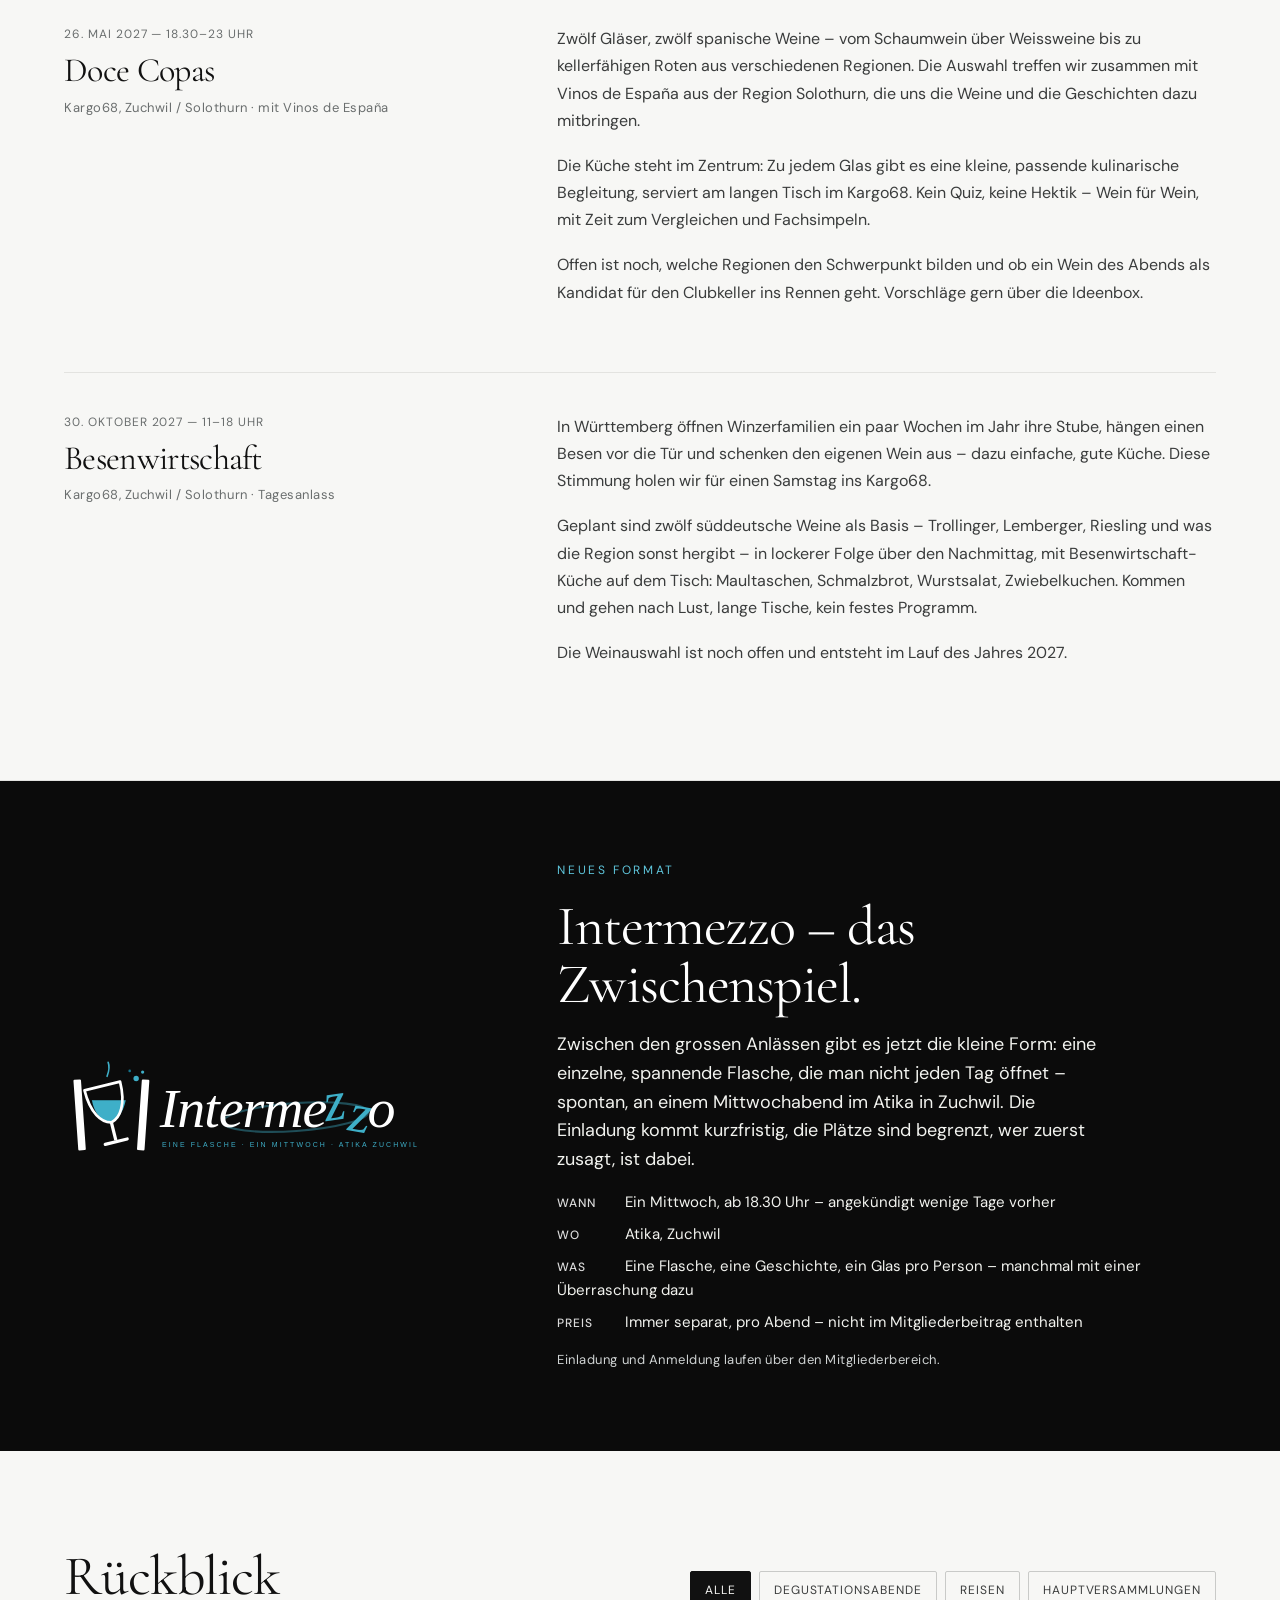
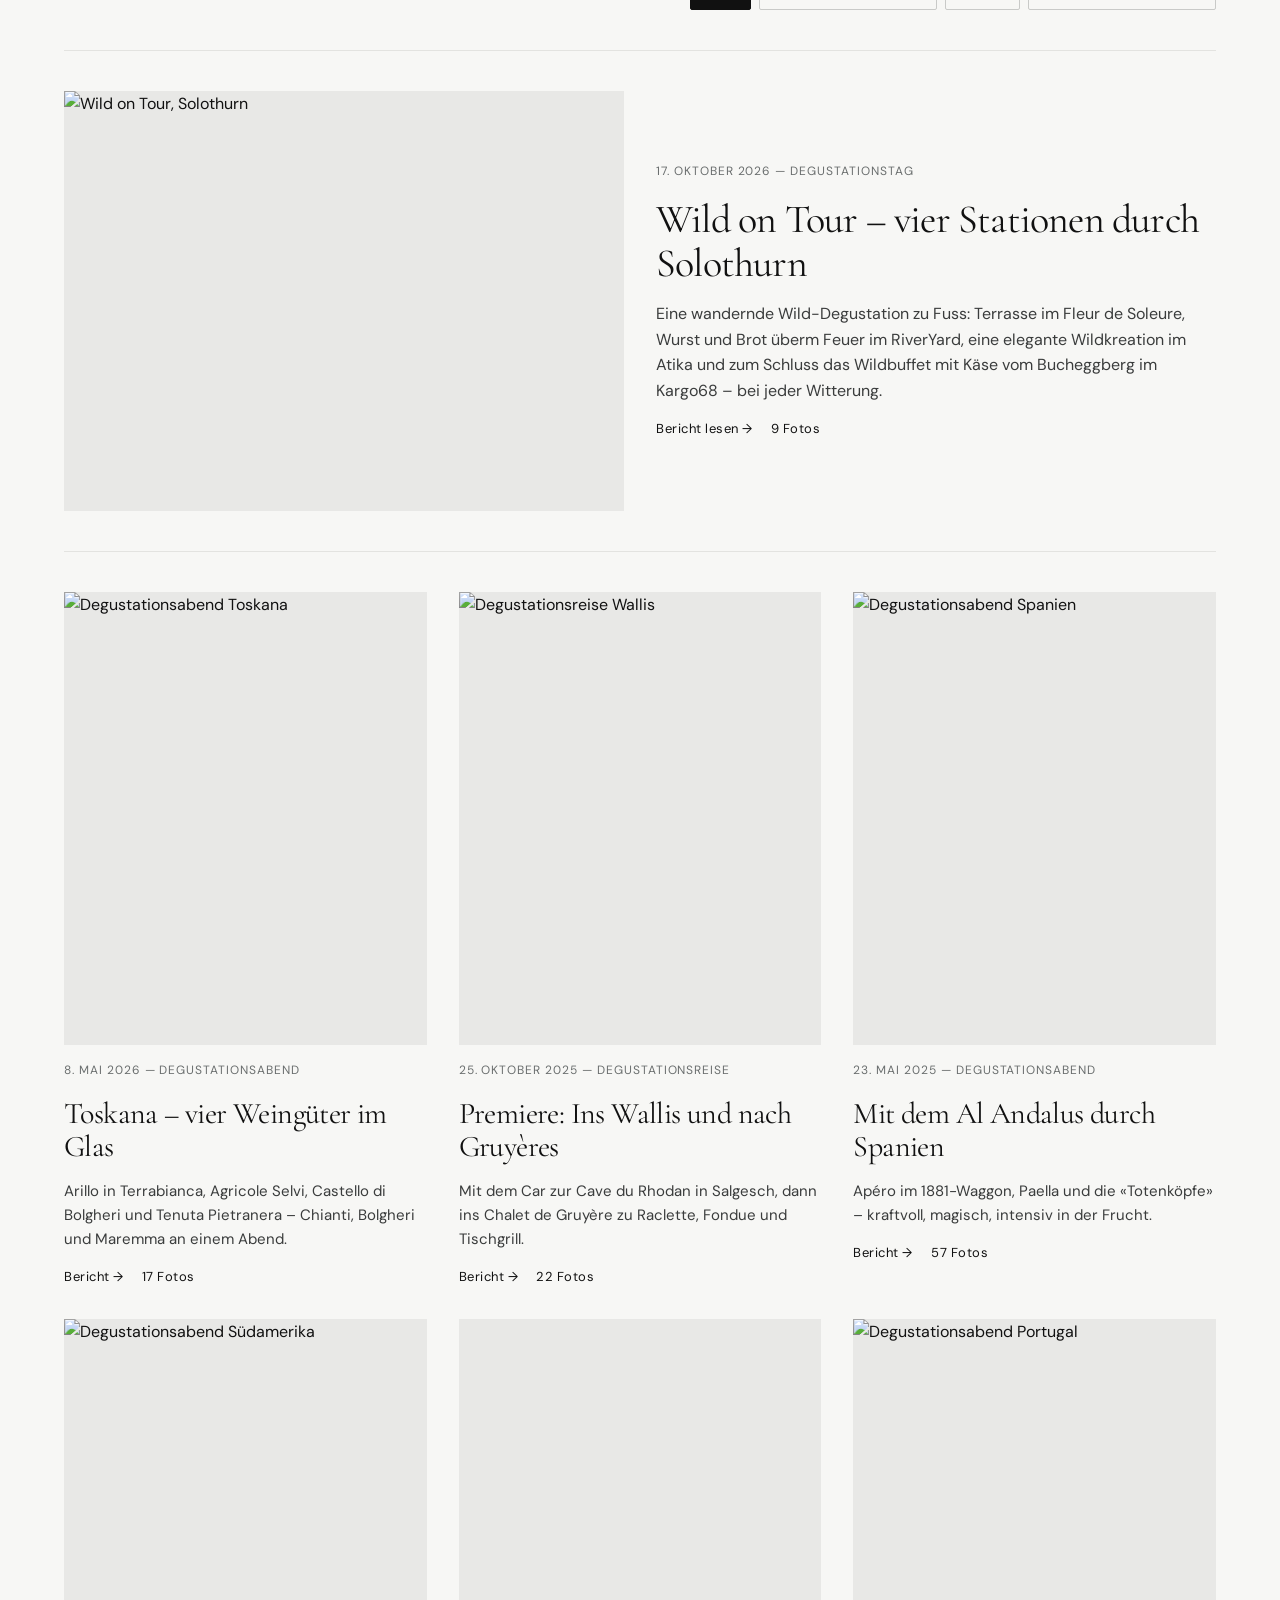
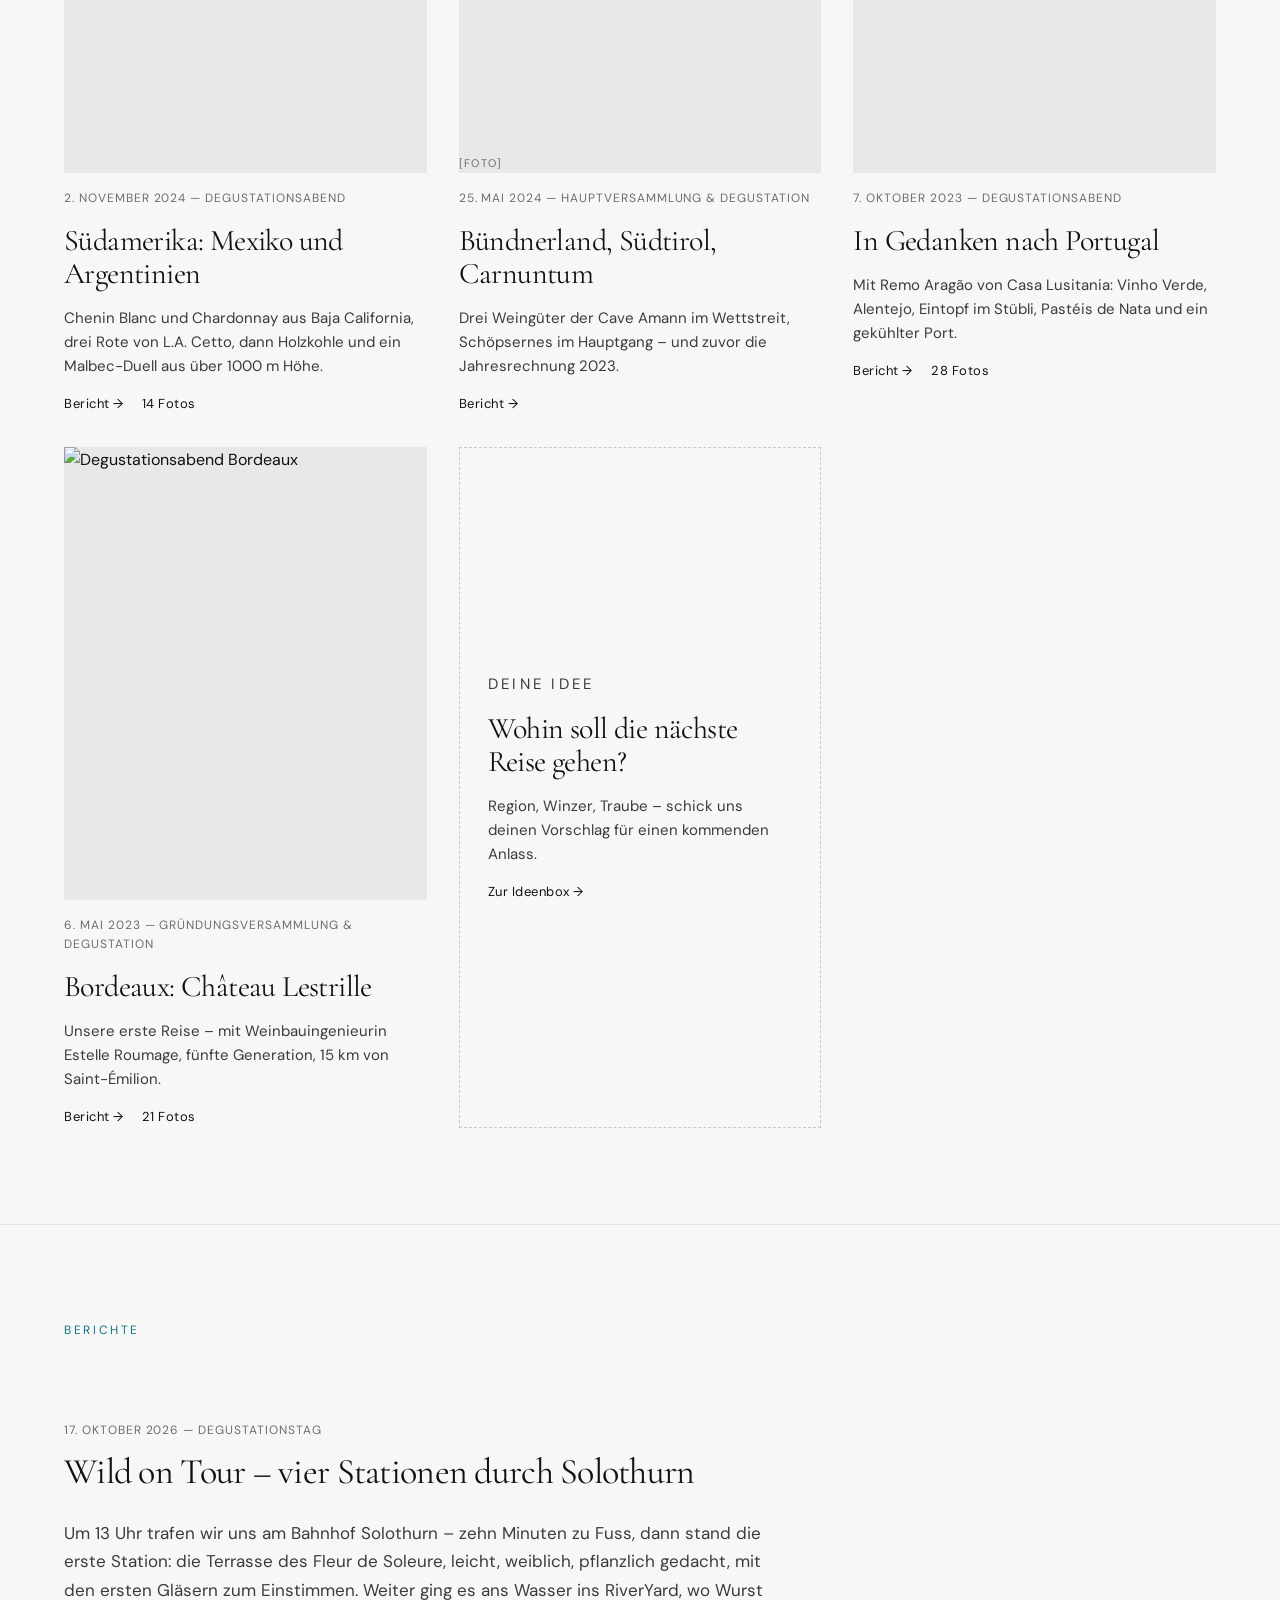
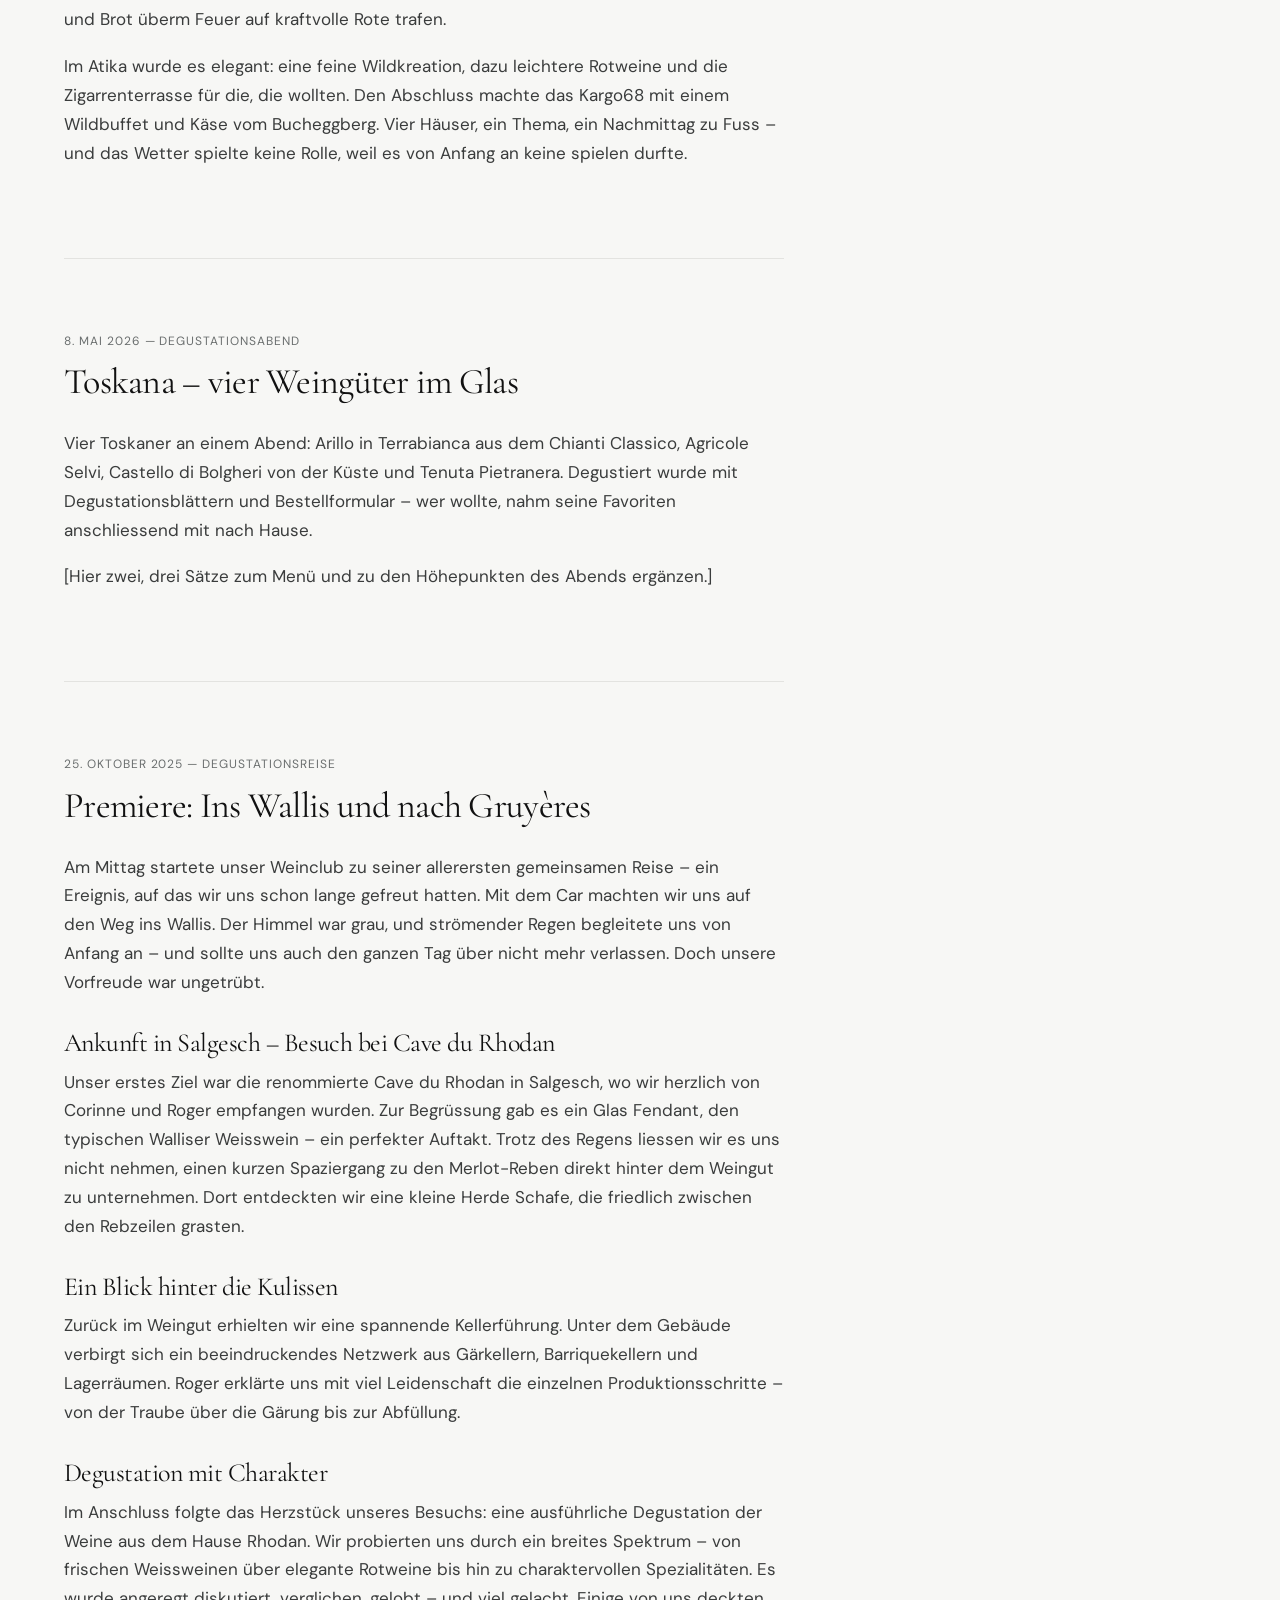
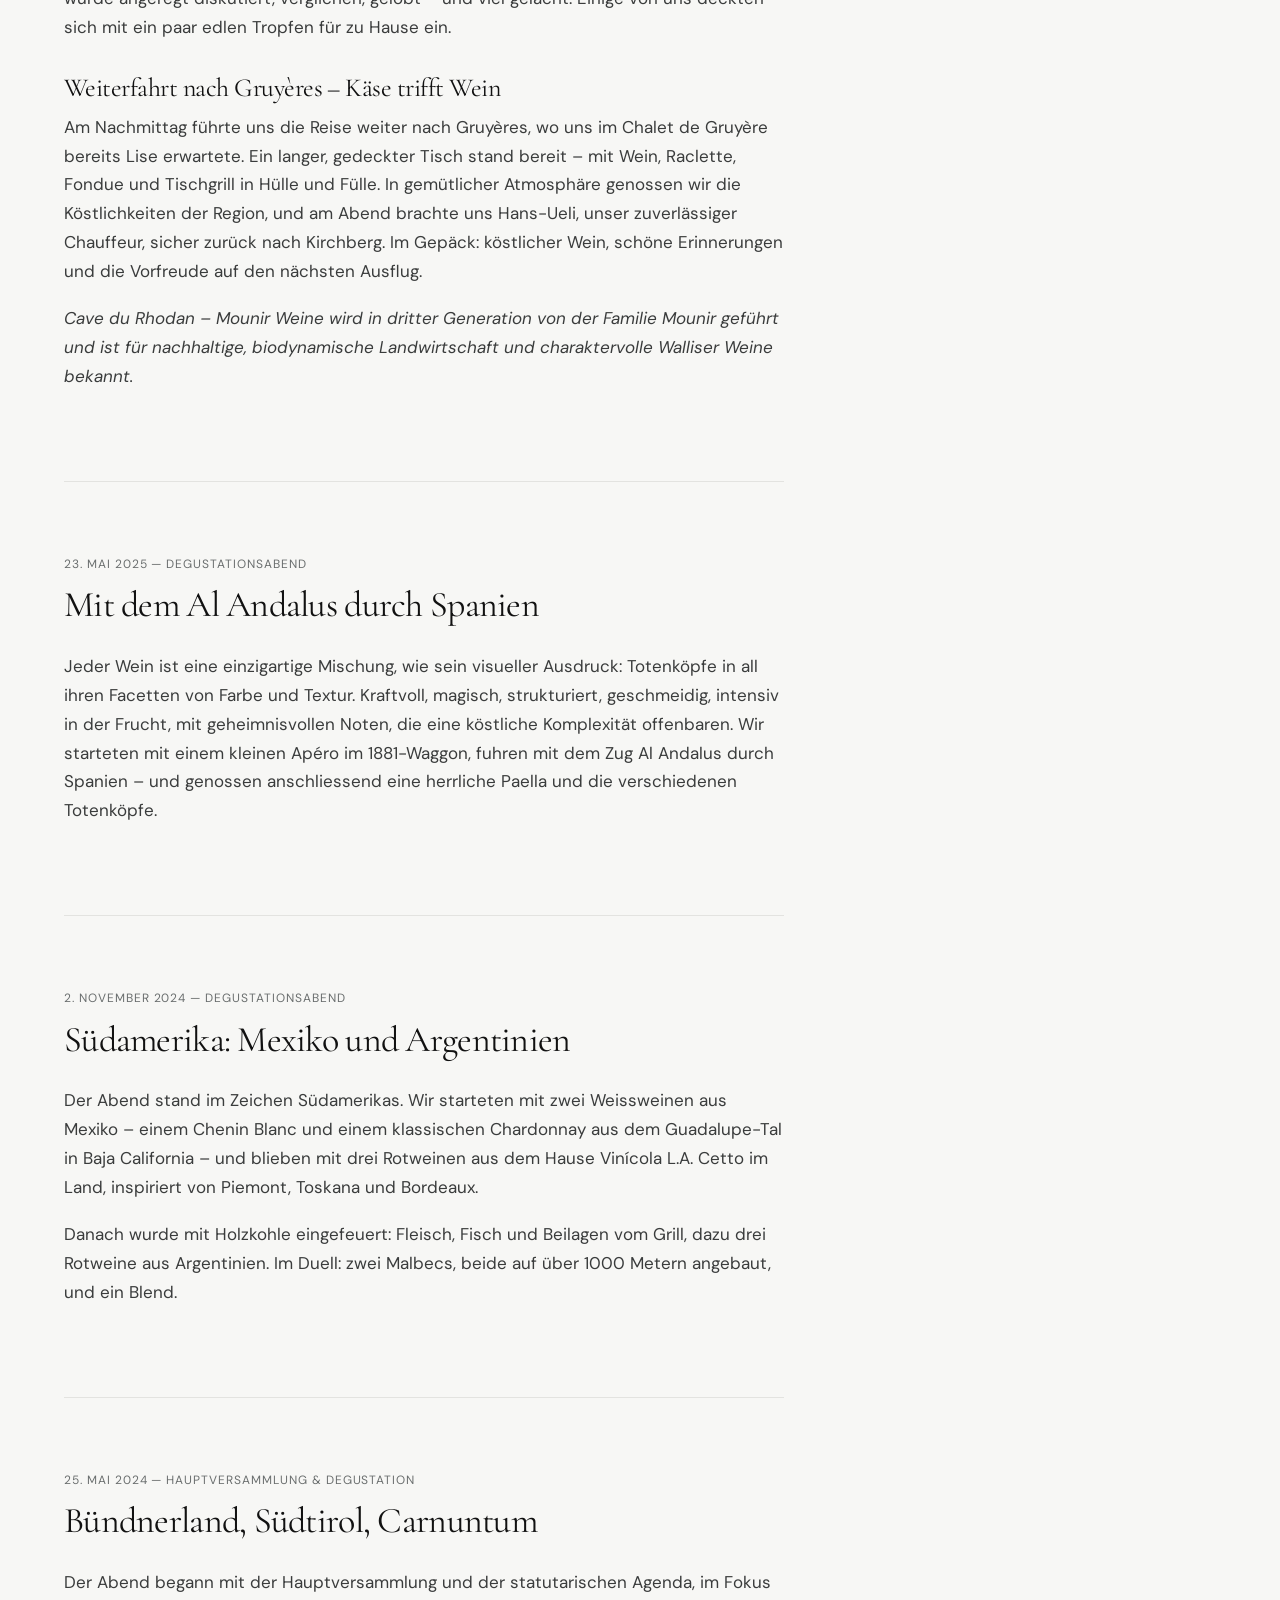
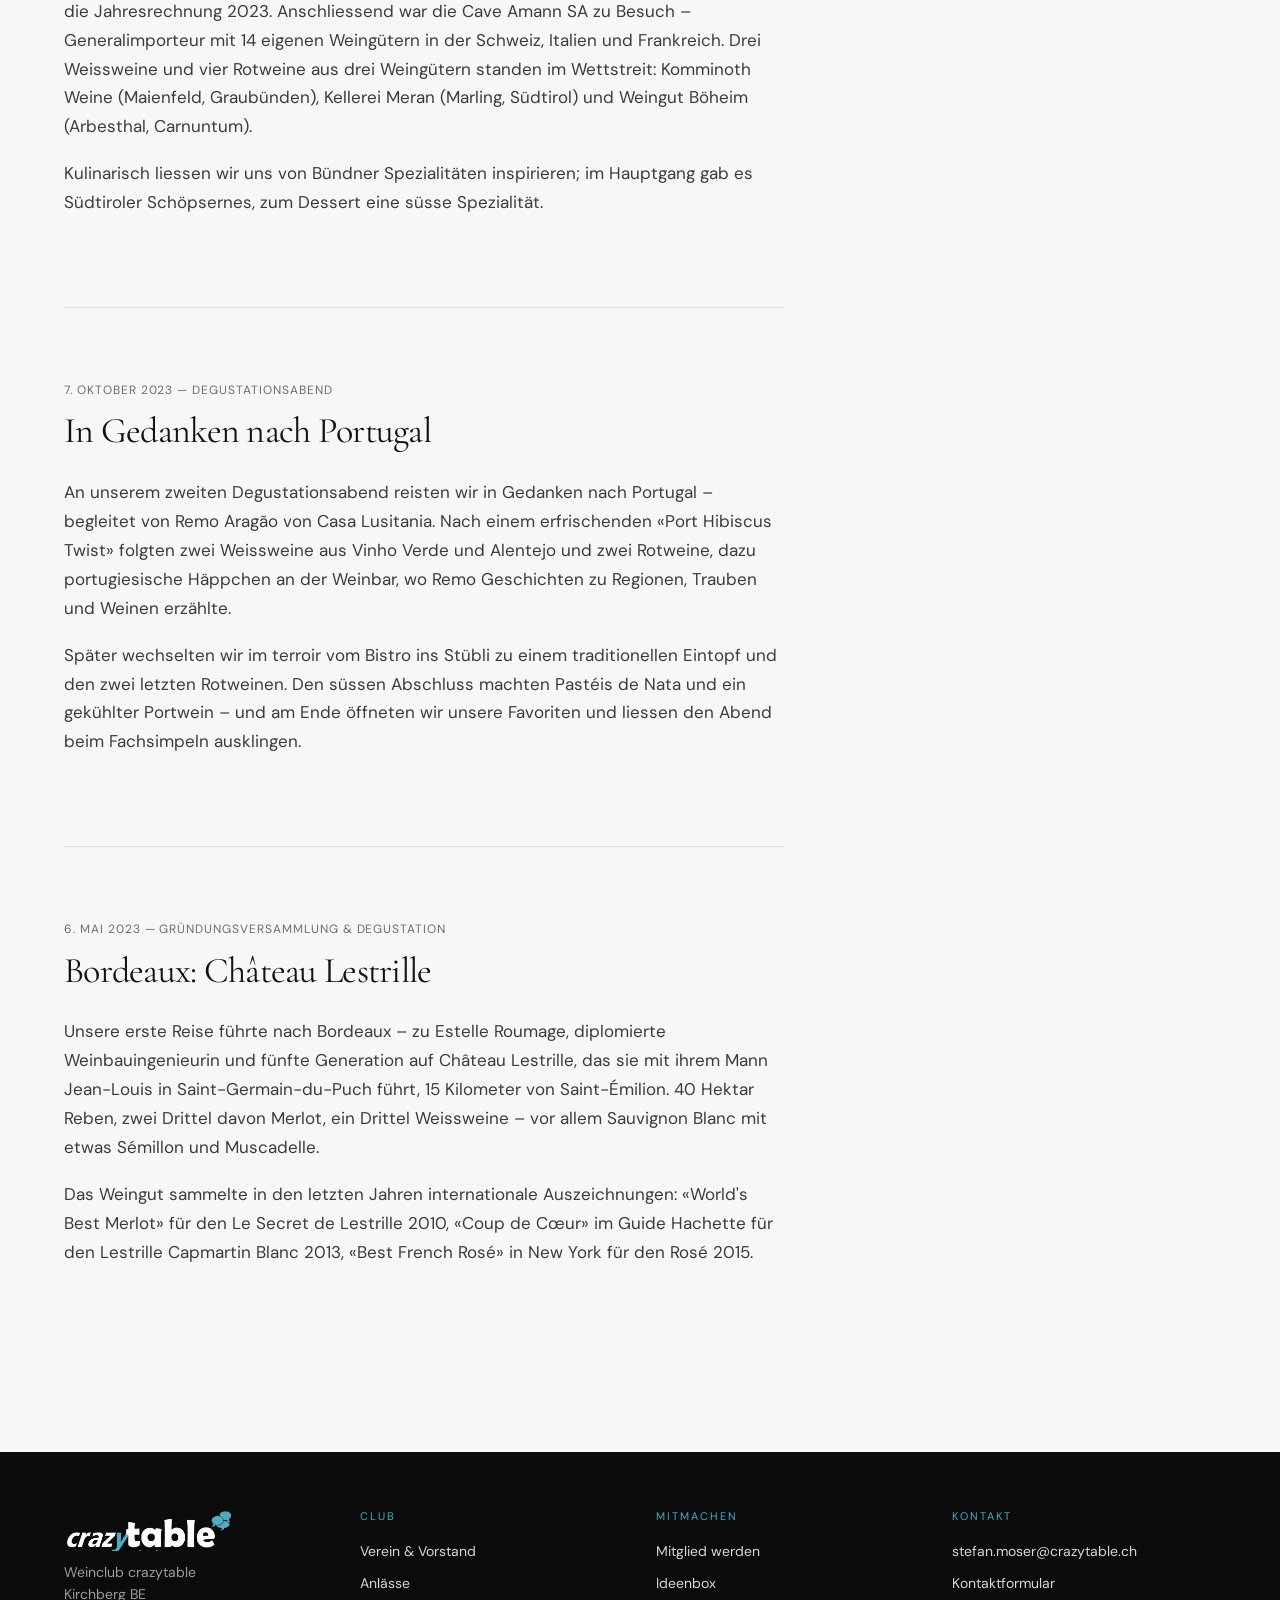
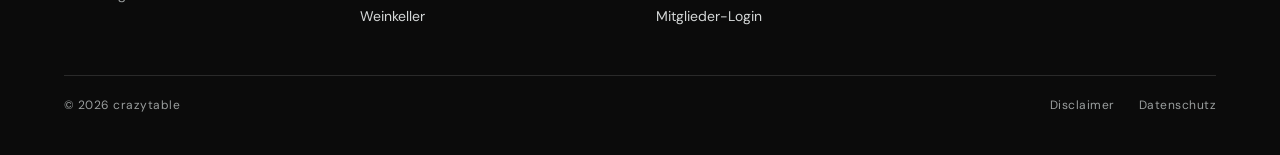
==== commit e956d4c9: "Intermezzo-Band: Text weiss ohne Einblend-Animation, Kontrast erhöht Co-Authored-By: Claude Fable 5." ====
--- a/anlaesse.html
+++ b/anlaesse.html
@@ -105,10 +105,10 @@
 </section>
 
 <section class="section grid-12 intermezzo-band" id="intermezzo" style="align-items:center">
-  <div class="c1-5 reveal">
+  <div class="c1-5">
     <img src="/img/intermezzo-dark.svg" alt="Intermezzo – eine Flasche, ein Mittwoch, Atika Zuchwil" style="width:100%;max-width:420px;display:block">
   </div>
-  <div class="c6-7 stack reveal" style="gap:16px">
+  <div class="c6-7 stack" style="gap:16px">
     <p class="overline" style="color:var(--cyan)">Neues Format</p>
     <h2 style="color:#fff">Intermezzo – das Zwischenspiel.</h2>
     <p class="lead">Zwischen den grossen Anlässen gibt es jetzt die kleine Form: eine einzelne, spannende Flasche, die man nicht jeden Tag öffnet – spontan, an einem Mittwochabend im Atika in Zuchwil. Die Einladung kommt kurzfristig, die Plätze sind begrenzt, wer zuerst zusagt, ist dabei.</p>
--- a/css/style.css
+++ b/css/style.css
@@ -371,9 +371,13 @@
 @media (max-width:640px){.wert-total{grid-template-columns:1fr;padding:24px;gap:18px}.wert-chart{padding:16px 16px 12px}.wert-chart svg{display:none}.wert-mobile{display:flex}.legend .small{margin-left:0 !important}}
 
 /* Intermezzo */
-.intermezzo-band{background:var(--black);color:#fff;padding:80px var(--pad);border-bottom:0}
-.intermezzo-band h2,.intermezzo-band .lead,.intermezzo-band .facts-inline,.intermezzo-band .small{color:#fff}
-.intermezzo-band .lead,.intermezzo-band .facts-inline{color:#E6E8E3}
+.intermezzo-band{background:#0B0B0B;color:#fff;padding:80px var(--pad);border-bottom:0}
+.intermezzo-band h2,.intermezzo-band .facts-inline b{color:#fff !important}
+.intermezzo-band .lead,.intermezzo-band .facts-inline{color:#F2F3EF !important}
+.intermezzo-band .small{color:#CFD3D3 !important}
+.intermezzo-band .overline{color:#5FC6DC !important}
+.intermezzo-band .facts-inline b{opacity:.85}
+.facts-inline{color:#E6E8E3}
 .intermezzo-band .small{color:#B5B9B9}
 .intermezzo-band .overline{color:var(--cyan)}
 .facts-inline{list-style:none;margin:0;padding:0;display:grid;gap:8px;font-size:15px}
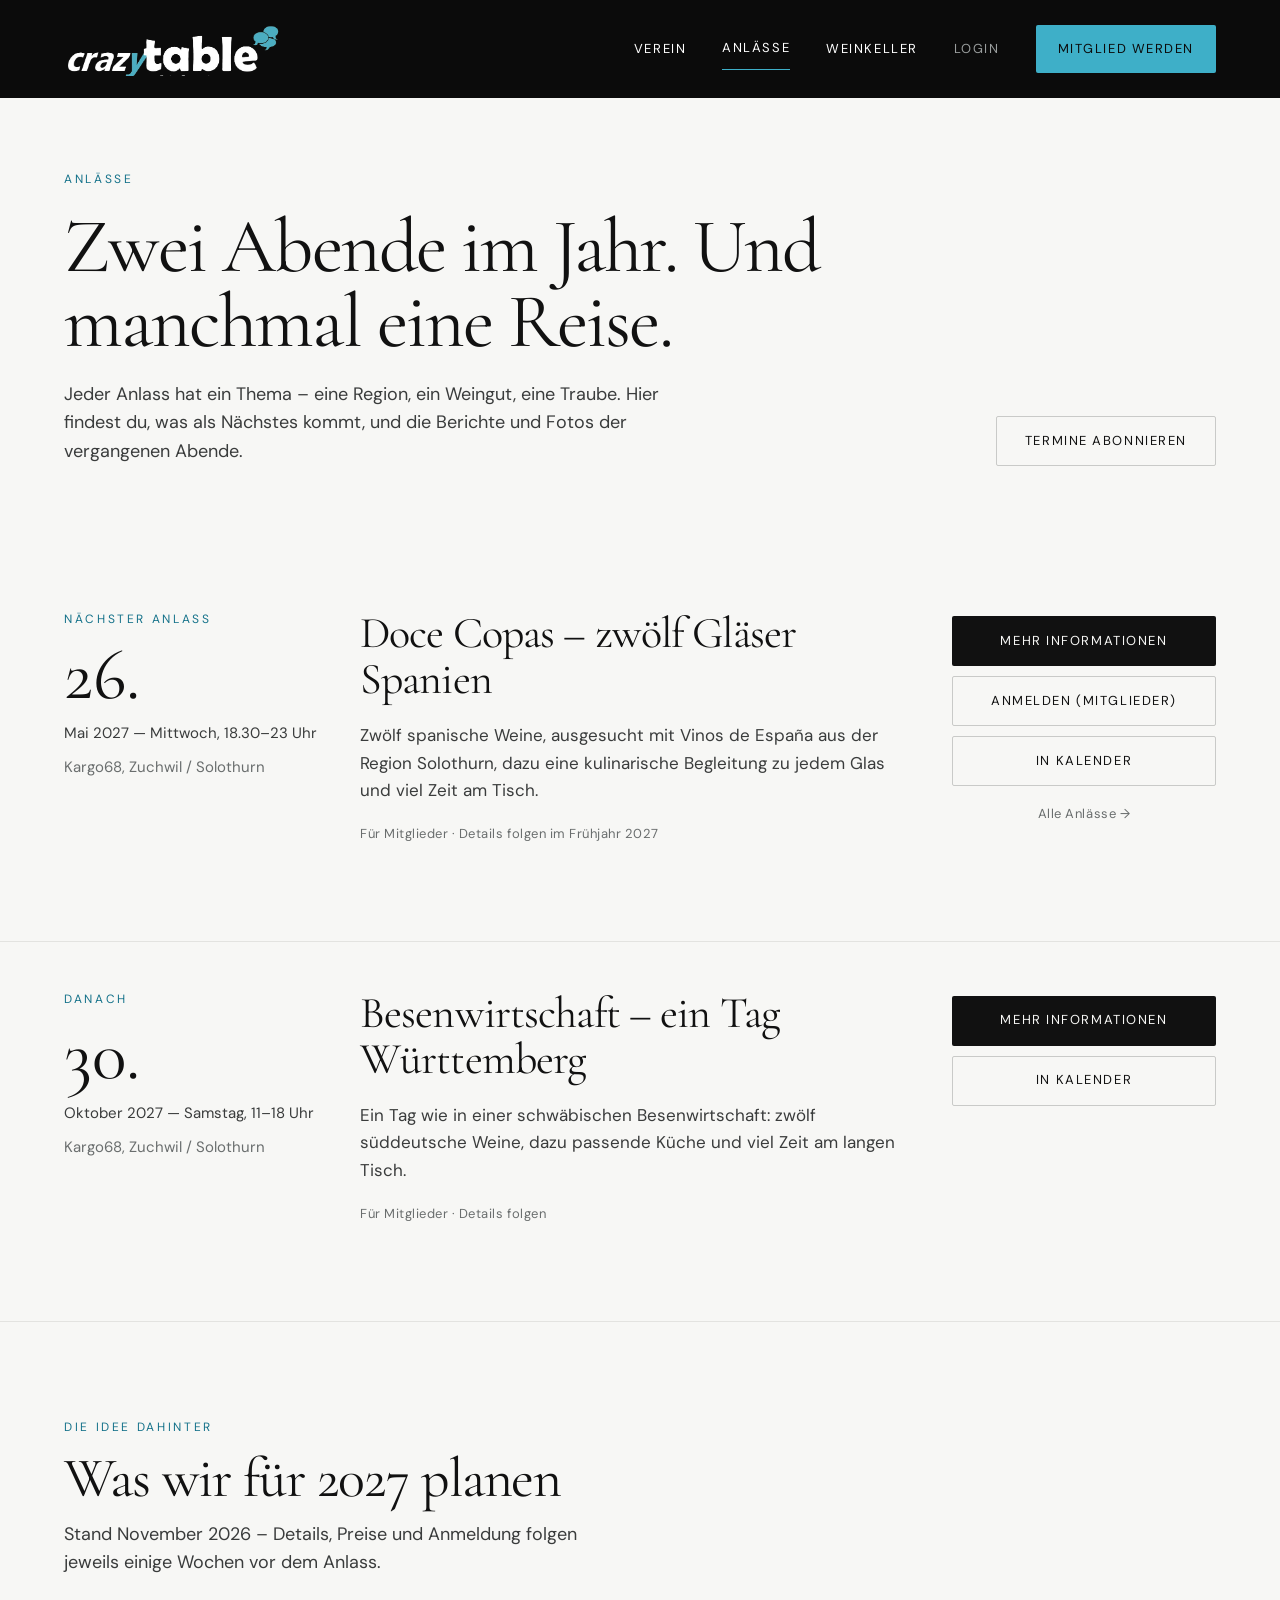
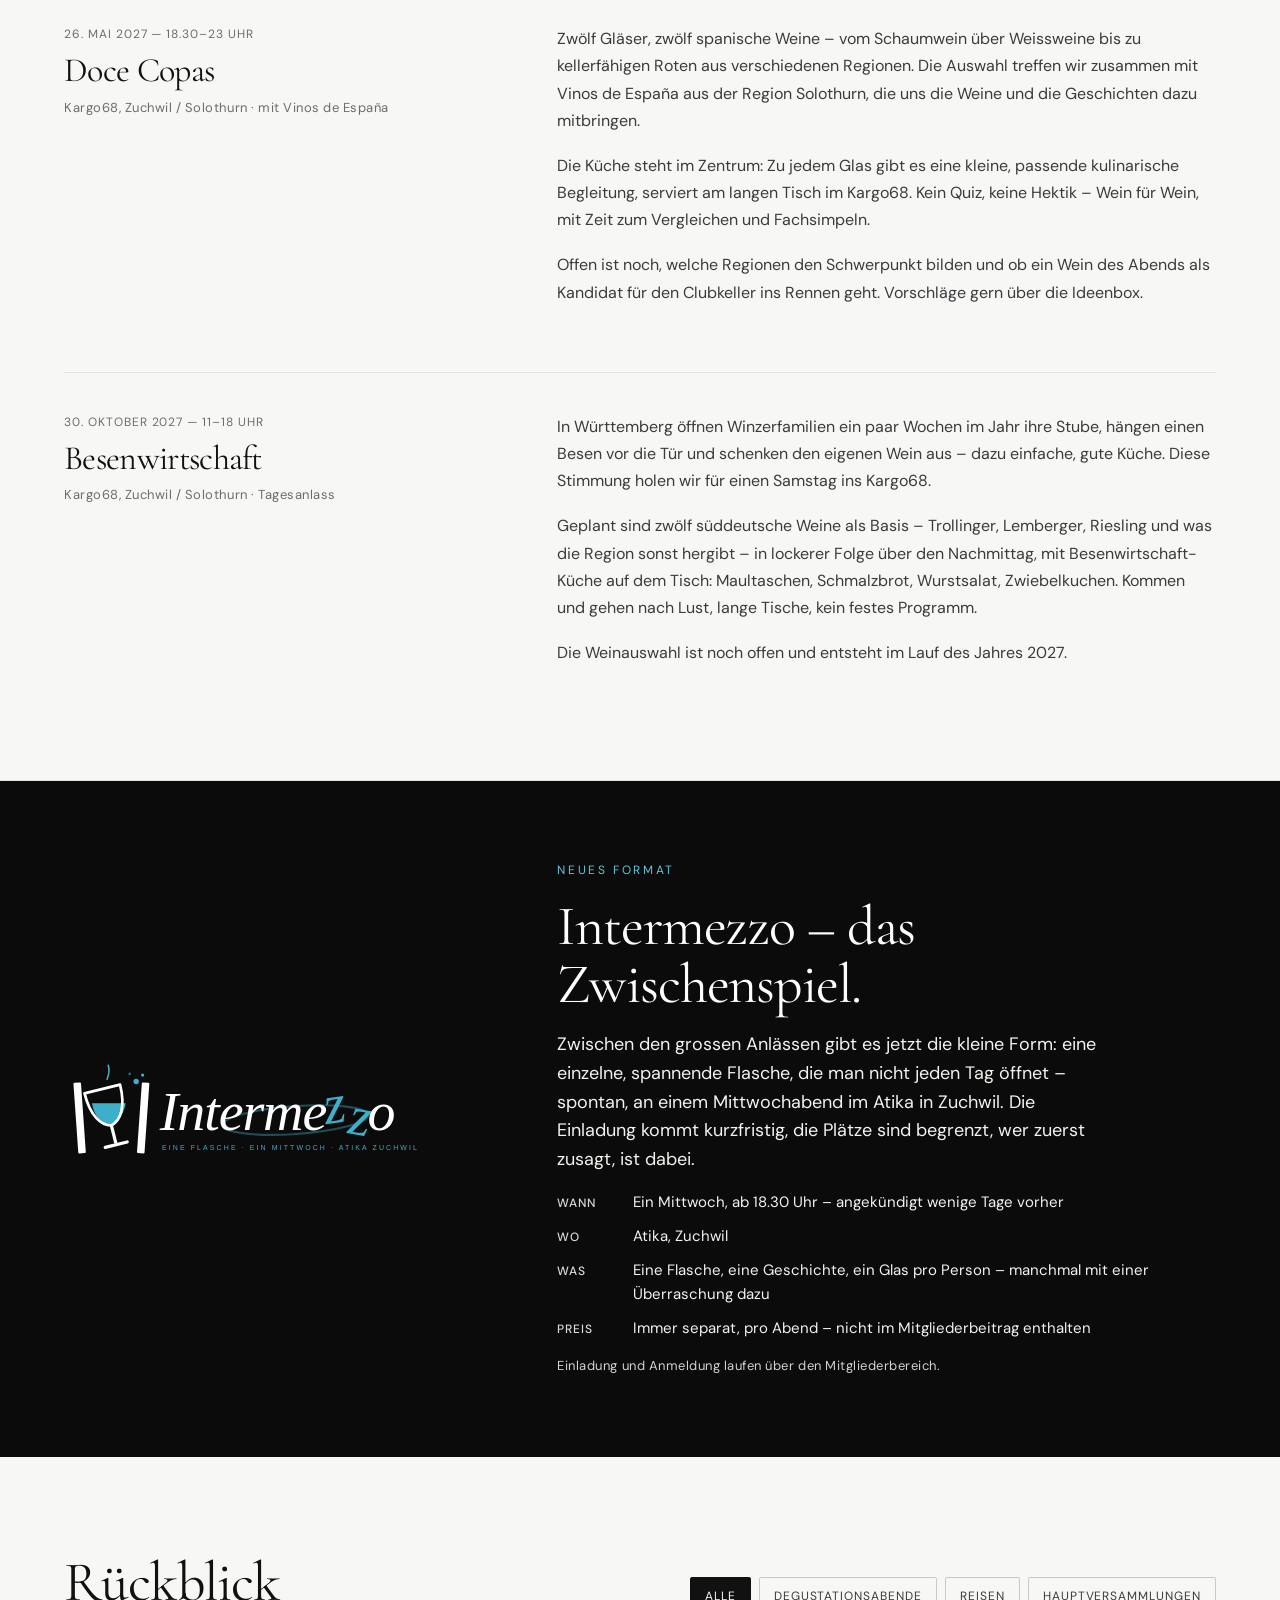
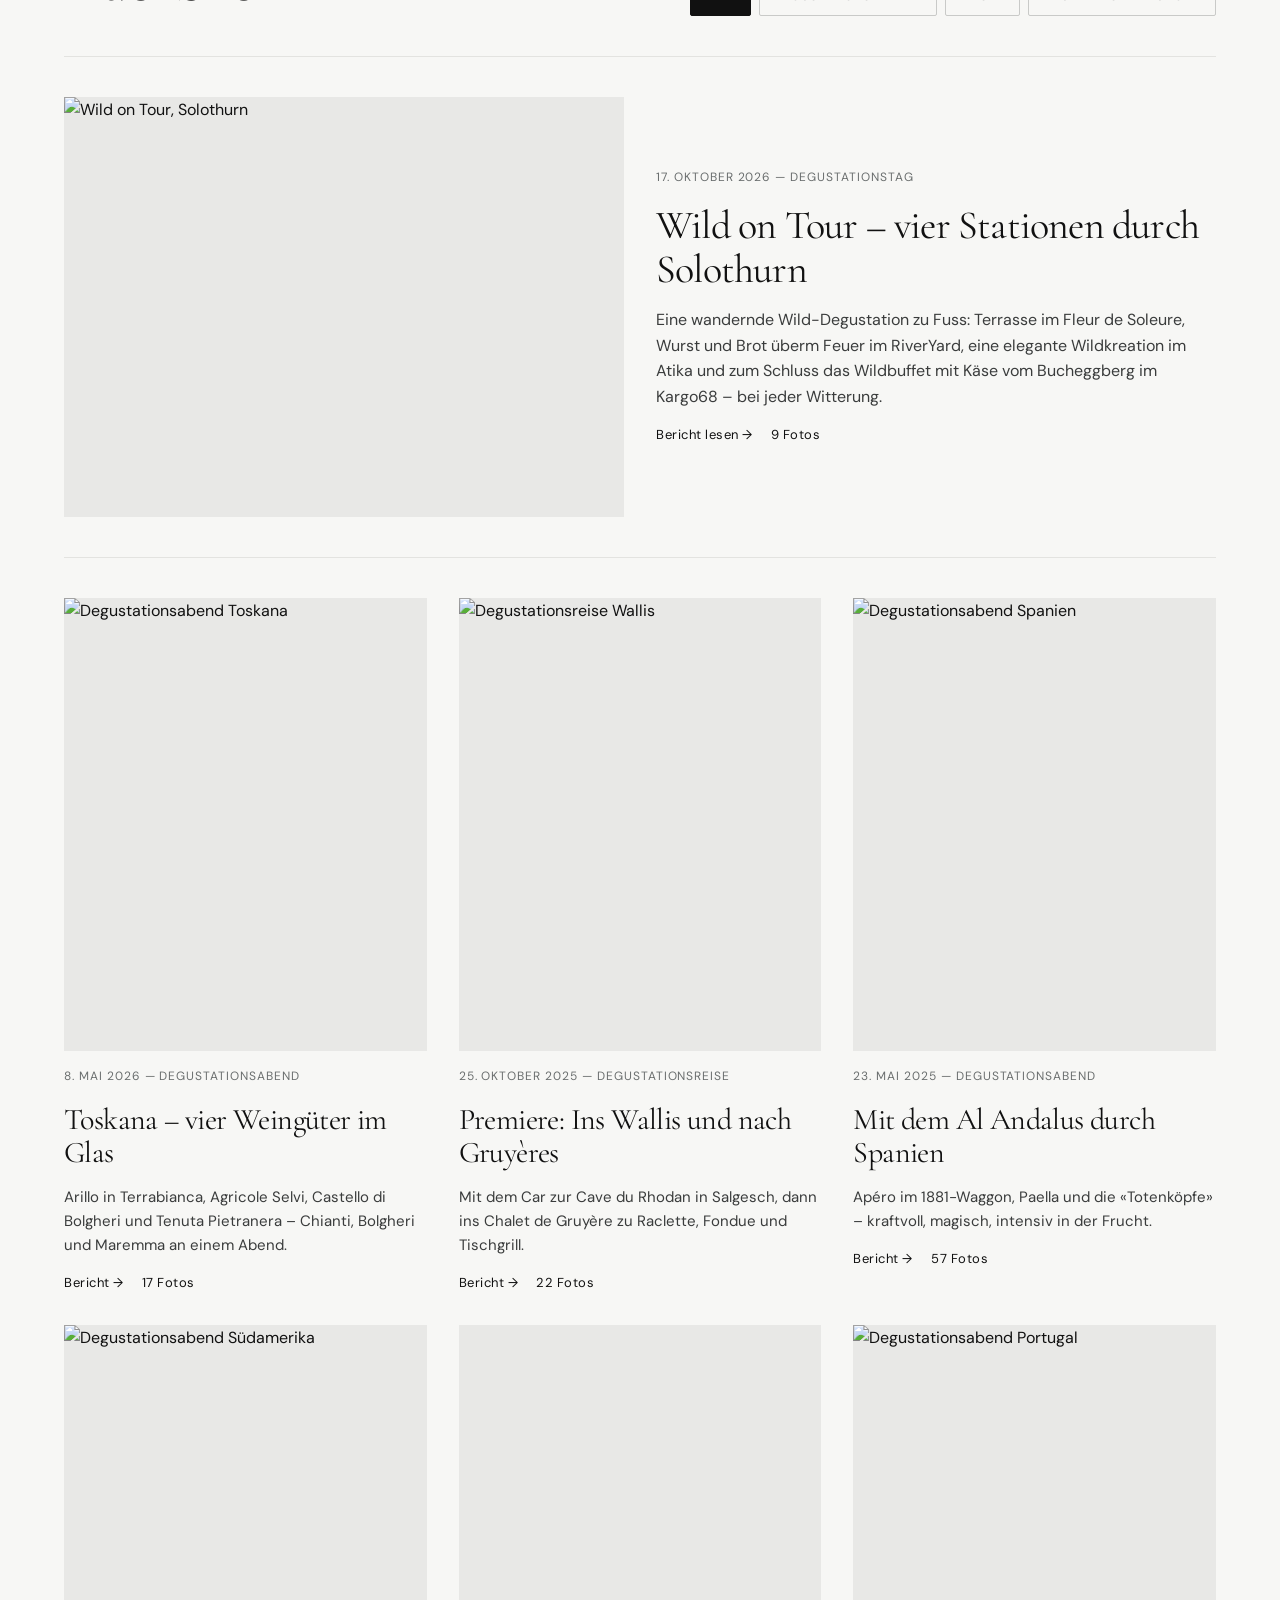
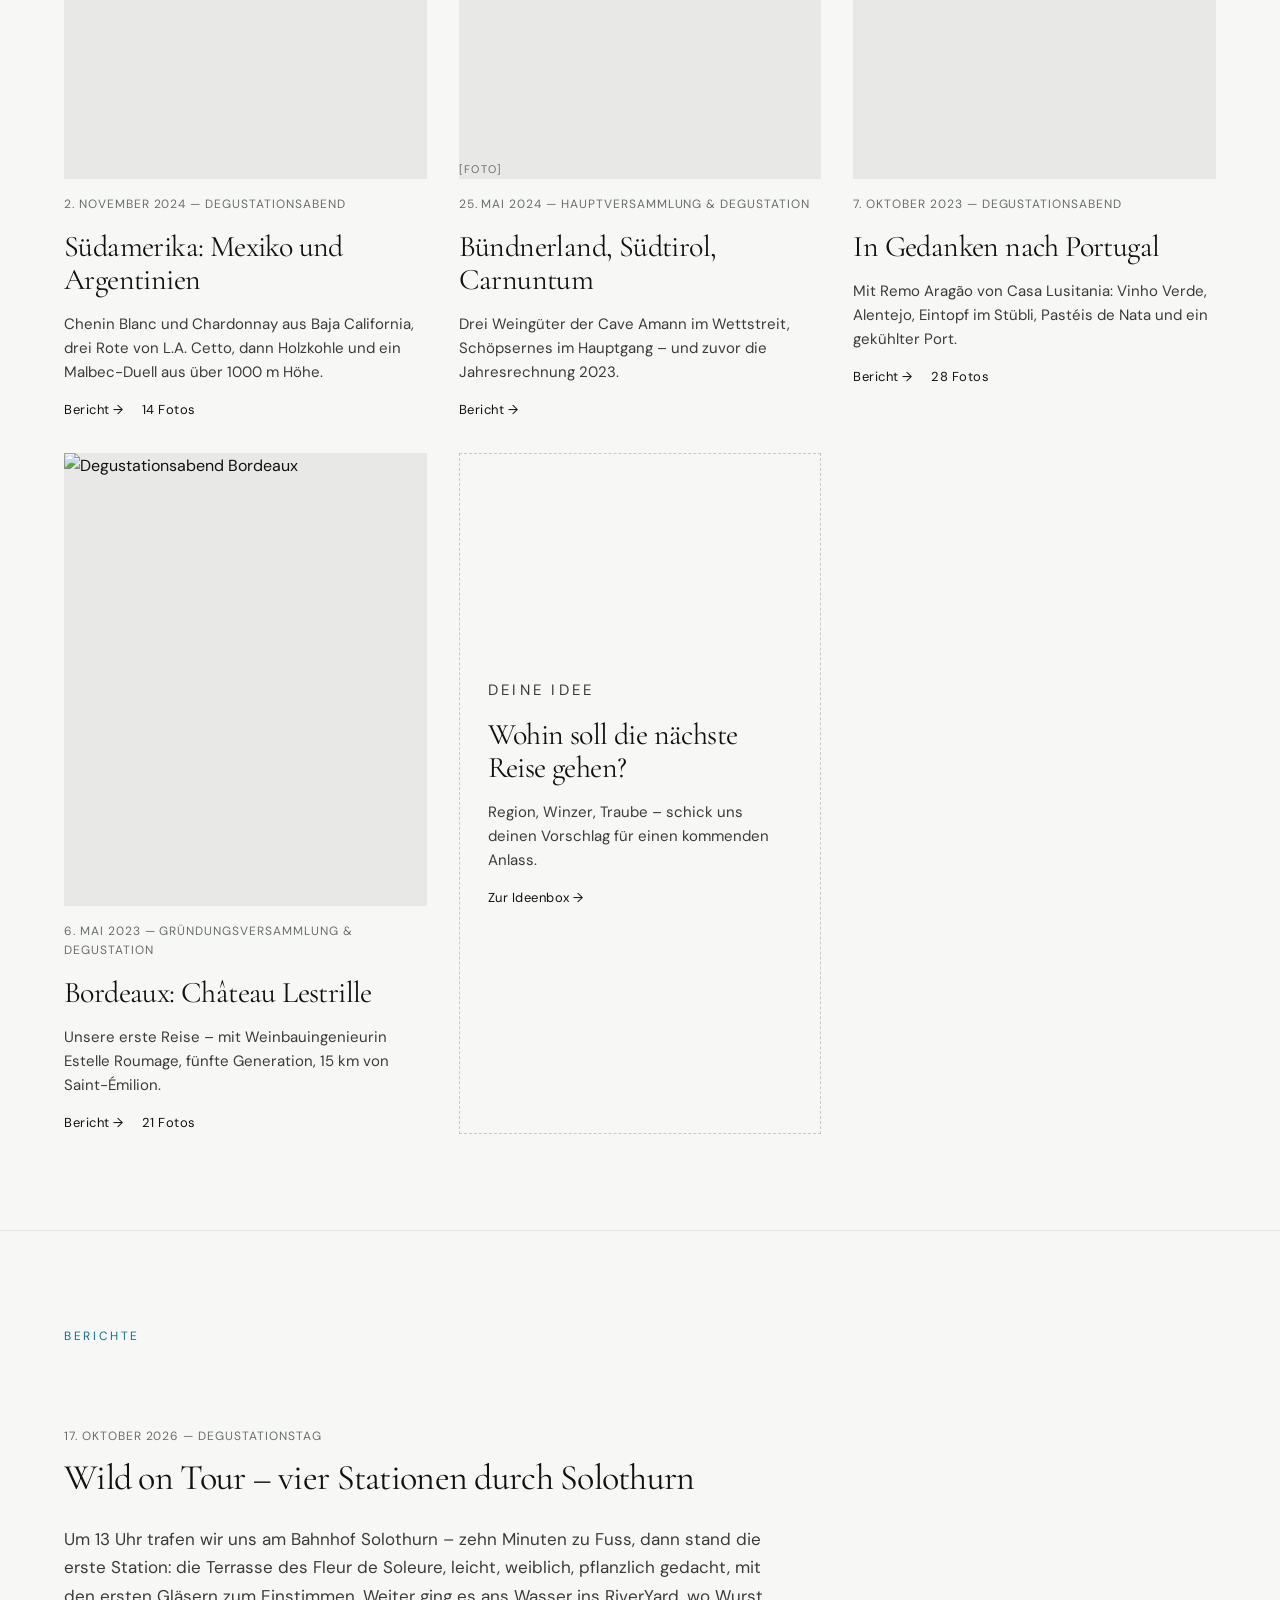
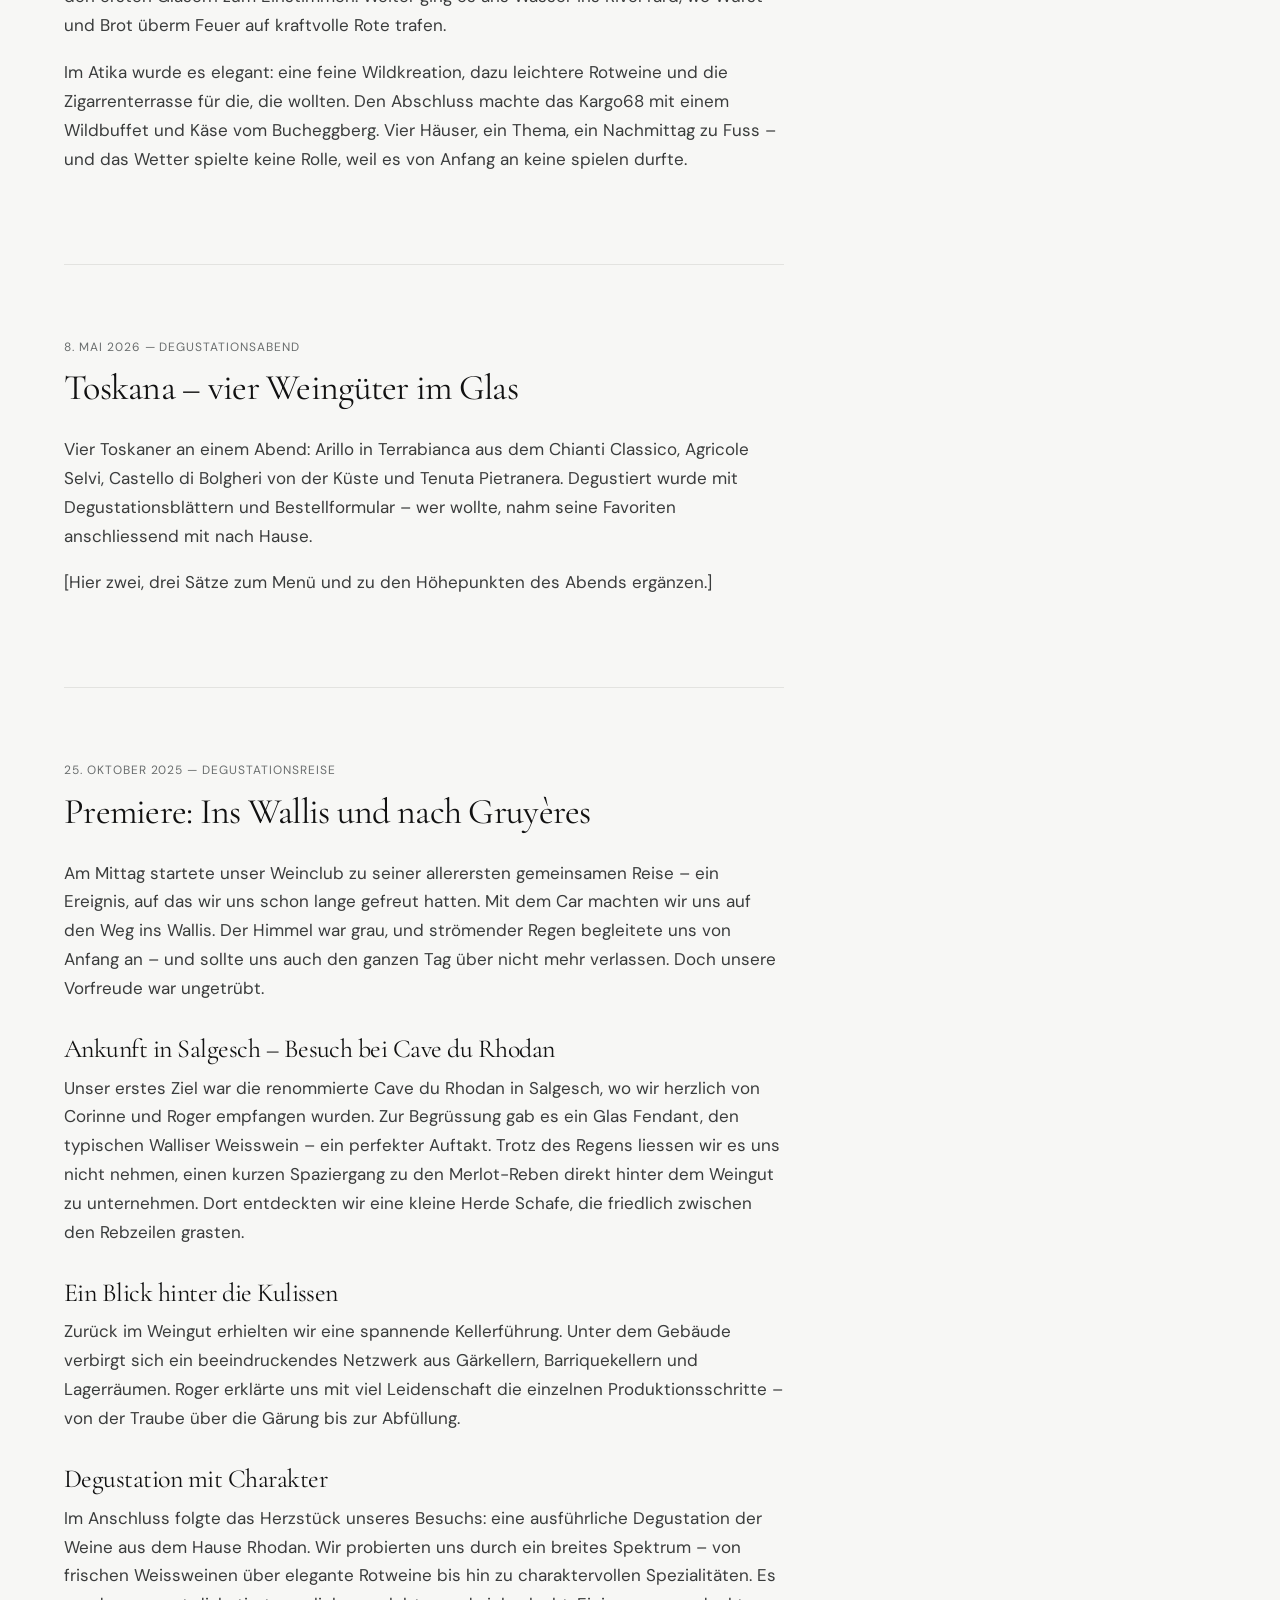
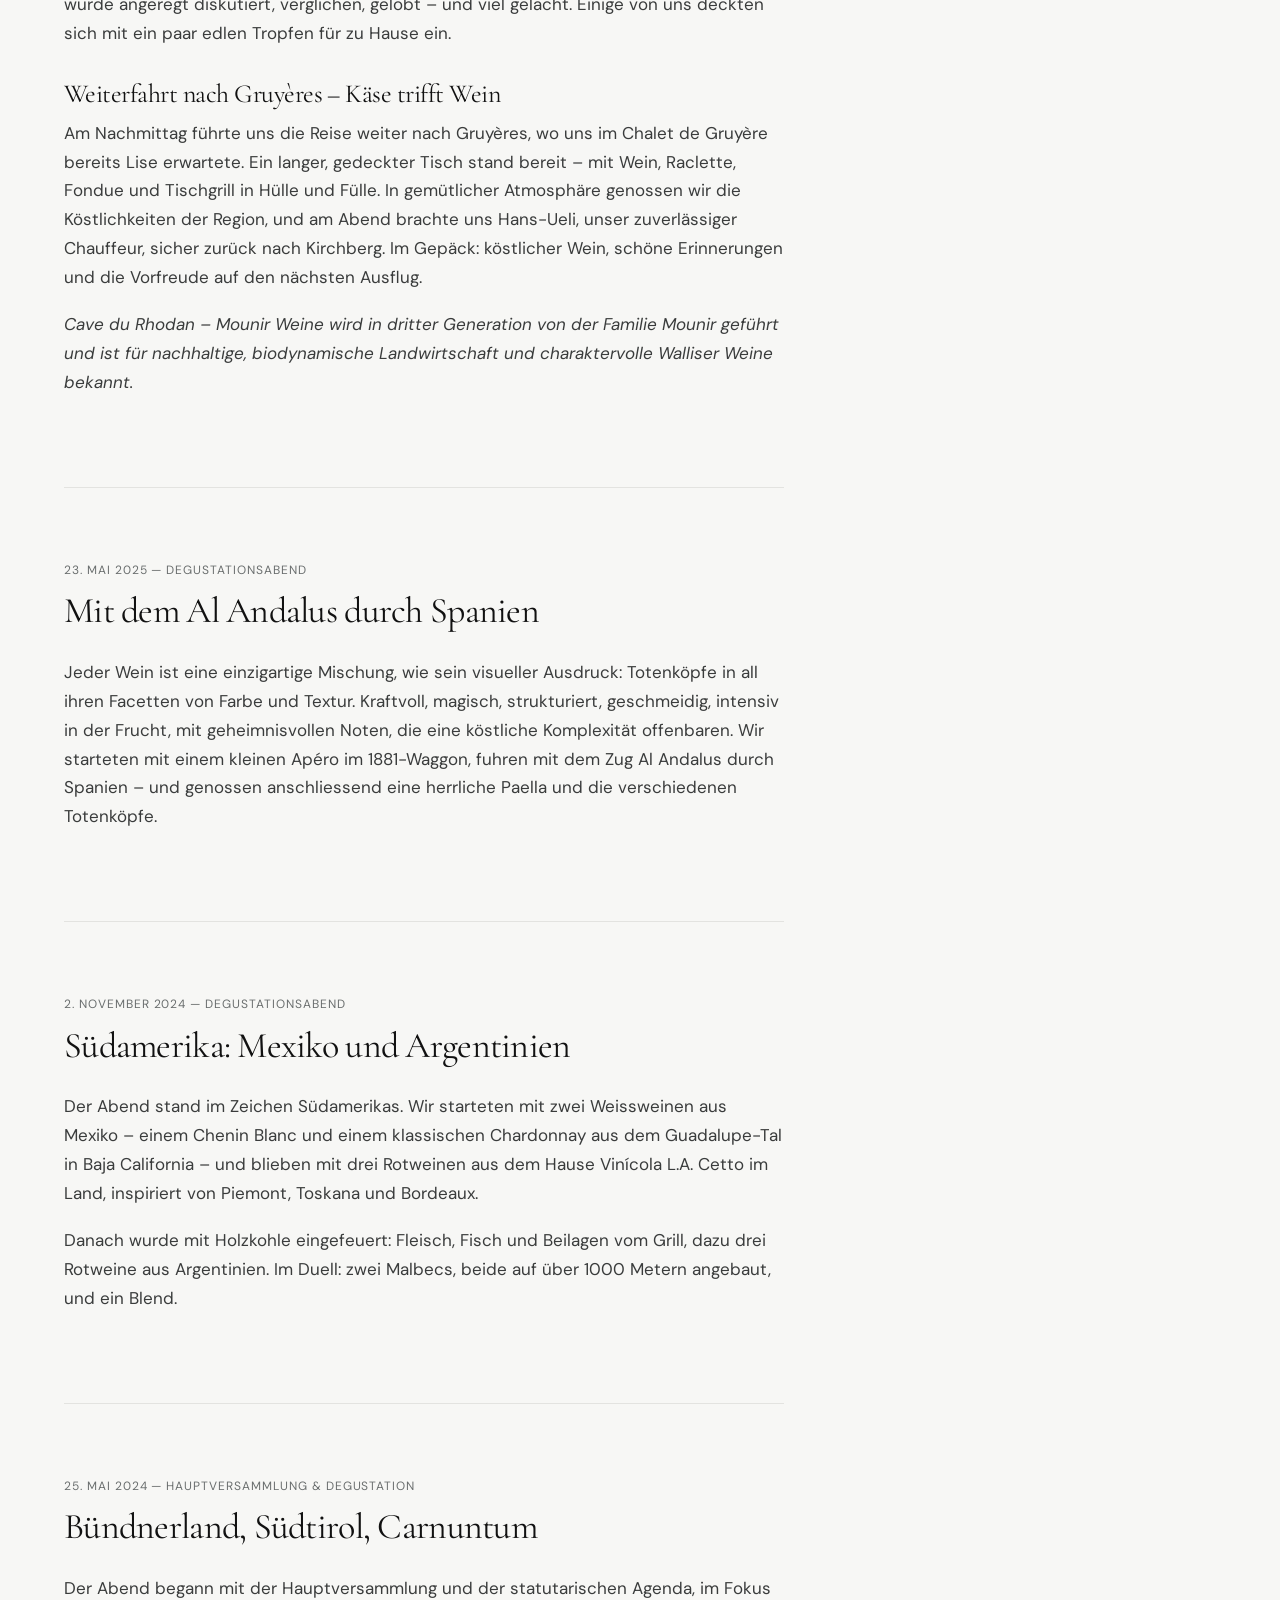
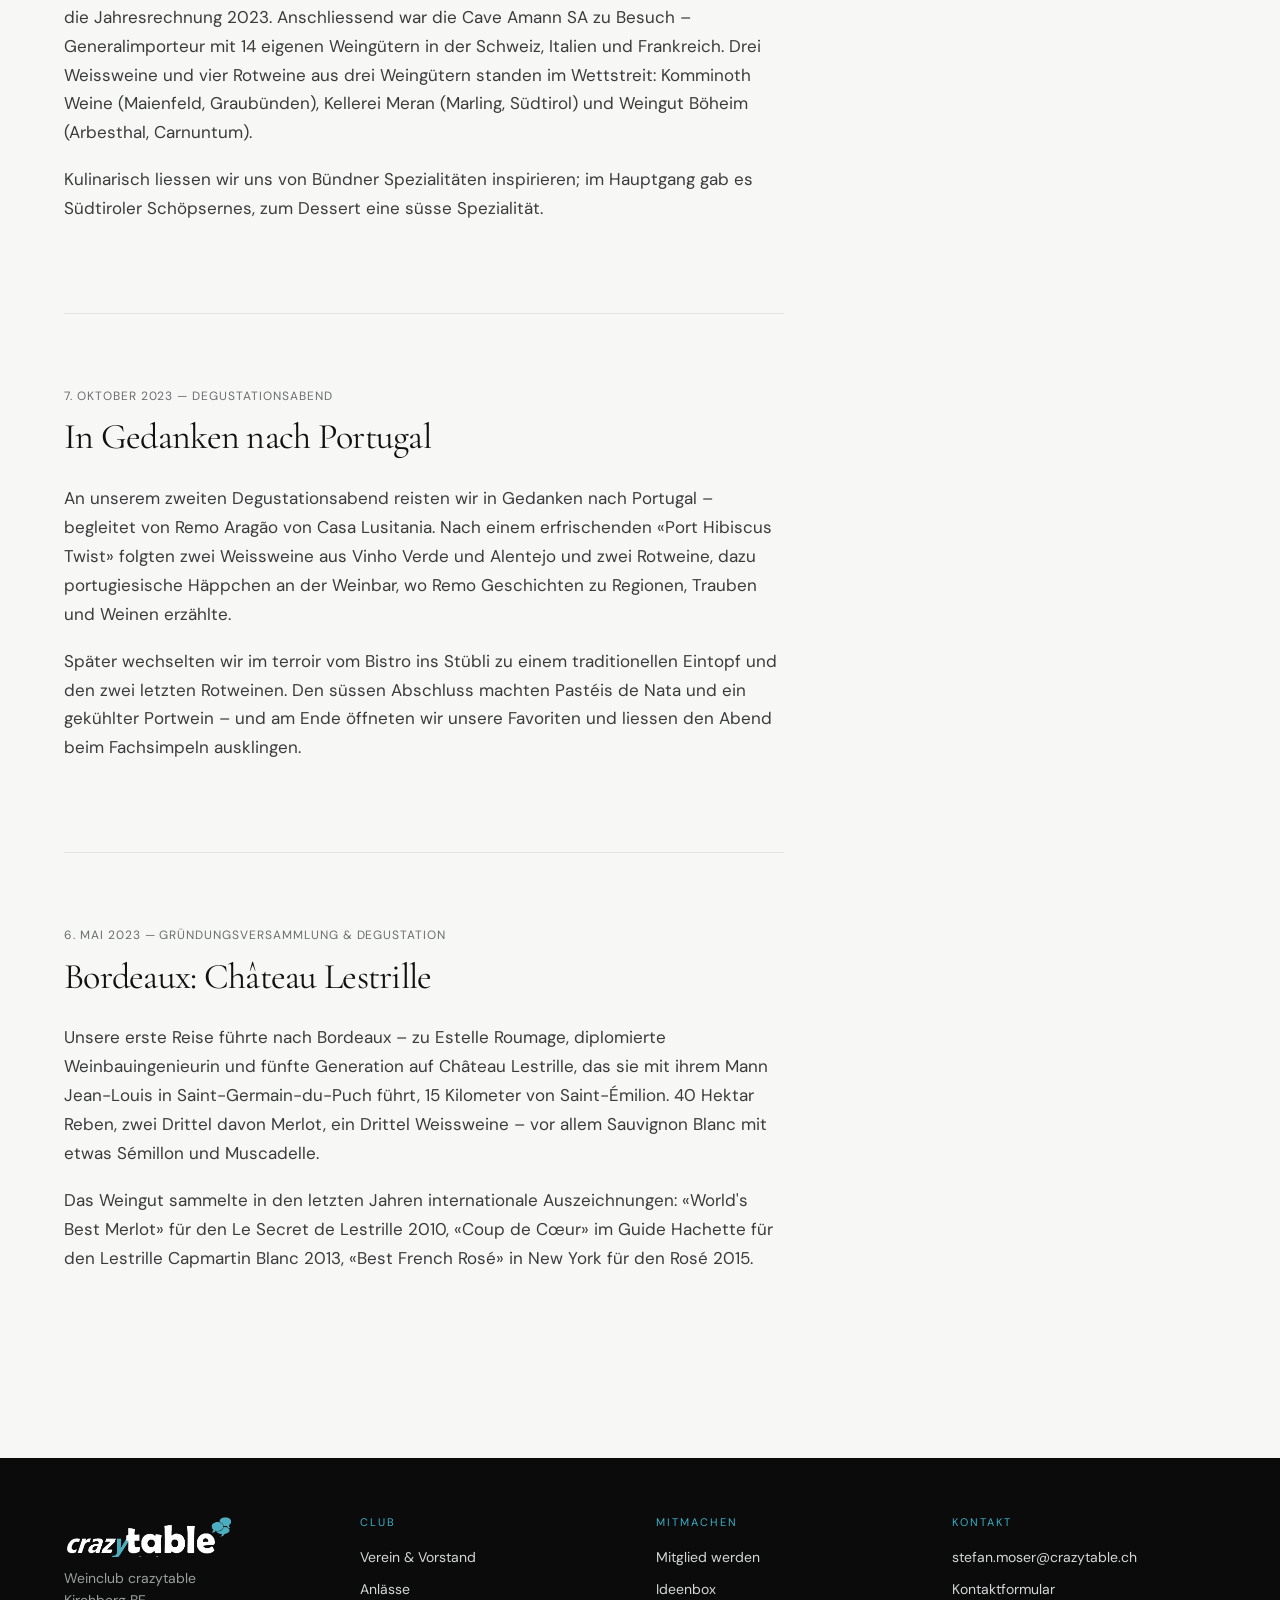
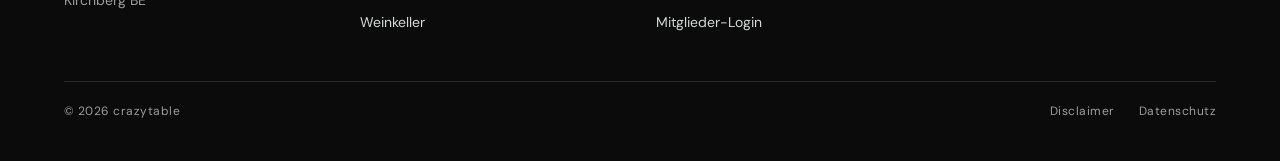
==== commit 6bd90f9c: "Intermezzo-Fakten: Label-Spalte sauber ausgerichtet (mobil) Co-Authored-By: Claude Fable 5.1 <norepl" ====
--- a/anlaesse.html
+++ b/anlaesse.html
@@ -10,7 +10,7 @@
 <meta property="og:type" content="website">
 <link rel="icon" href="/img/favicon.svg" type="image/svg+xml">
 <link rel="preconnect" href="https://fonts.googleapis.com"><link rel="preconnect" href="https://fonts.gstatic.com" crossorigin><link href="https://fonts.googleapis.com/css2?family=Cormorant+Garamond:ital,wght@0,400;0,500;1,400&family=DM+Sans:wght@400;500&display=swap" rel="stylesheet">
-<link rel="stylesheet" href="/css/style.css">
+<link rel="stylesheet" href="/css/style.css?v=a06b492e">
 <script src="/js/main.js" defer></script>
 </head>
 <body>
--- a/css/style.css
+++ b/css/style.css
@@ -380,7 +380,8 @@
 .facts-inline{color:#E6E8E3}
 .intermezzo-band .small{color:#B5B9B9}
 .intermezzo-band .overline{color:var(--cyan)}
-.facts-inline{list-style:none;margin:0;padding:0;display:grid;gap:8px;font-size:15px}
-.facts-inline b{display:inline-block;min-width:64px;font-weight:500;letter-spacing:.08em;text-transform:uppercase;font-size:12px}
+.facts-inline{list-style:none;margin:0;padding:0;display:grid;gap:10px;font-size:15px}
+.facts-inline li{display:grid;grid-template-columns:64px 1fr;gap:12px;align-items:baseline}
+.facts-inline b{font-weight:500;letter-spacing:.08em;text-transform:uppercase;font-size:12px}
 @media (max-width:980px){.intermezzo-band{padding:56px var(--pad)}}
 @media (max-width:640px){.intermezzo-band{padding:44px var(--pad)}}
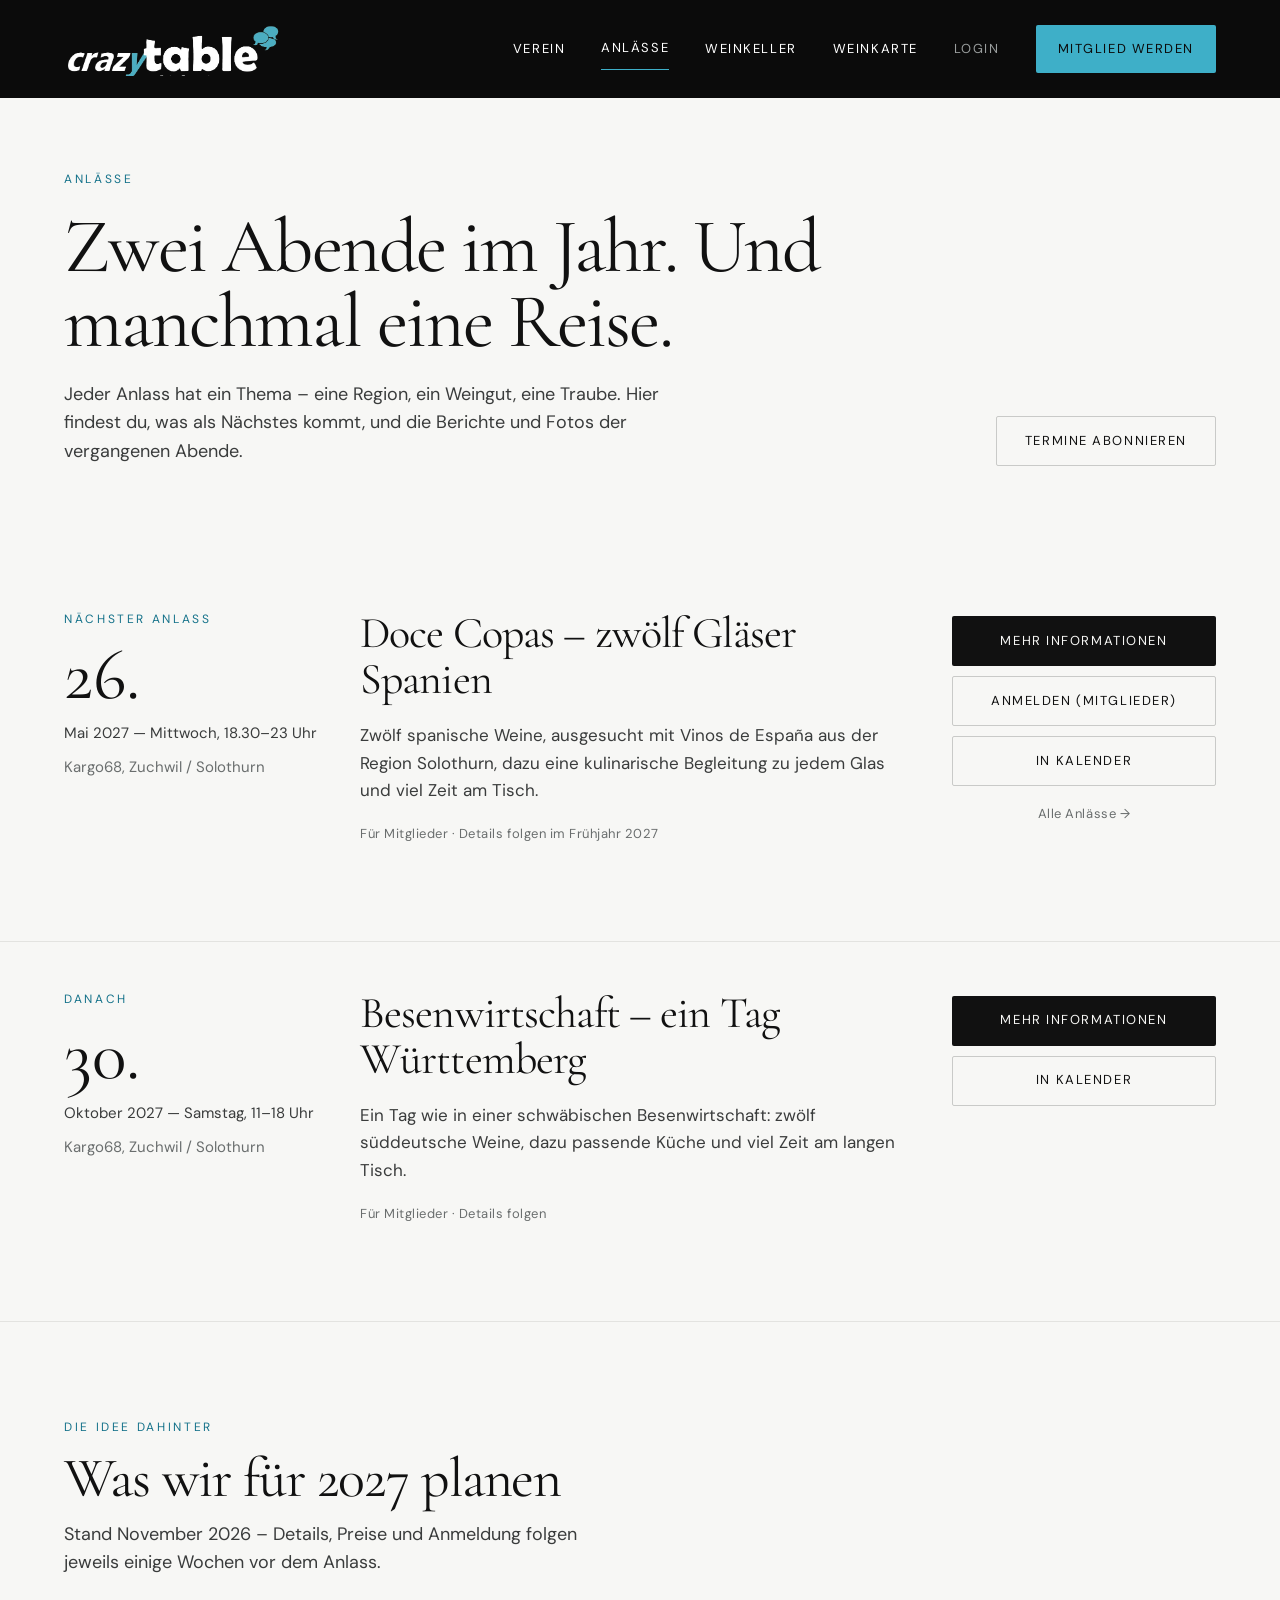
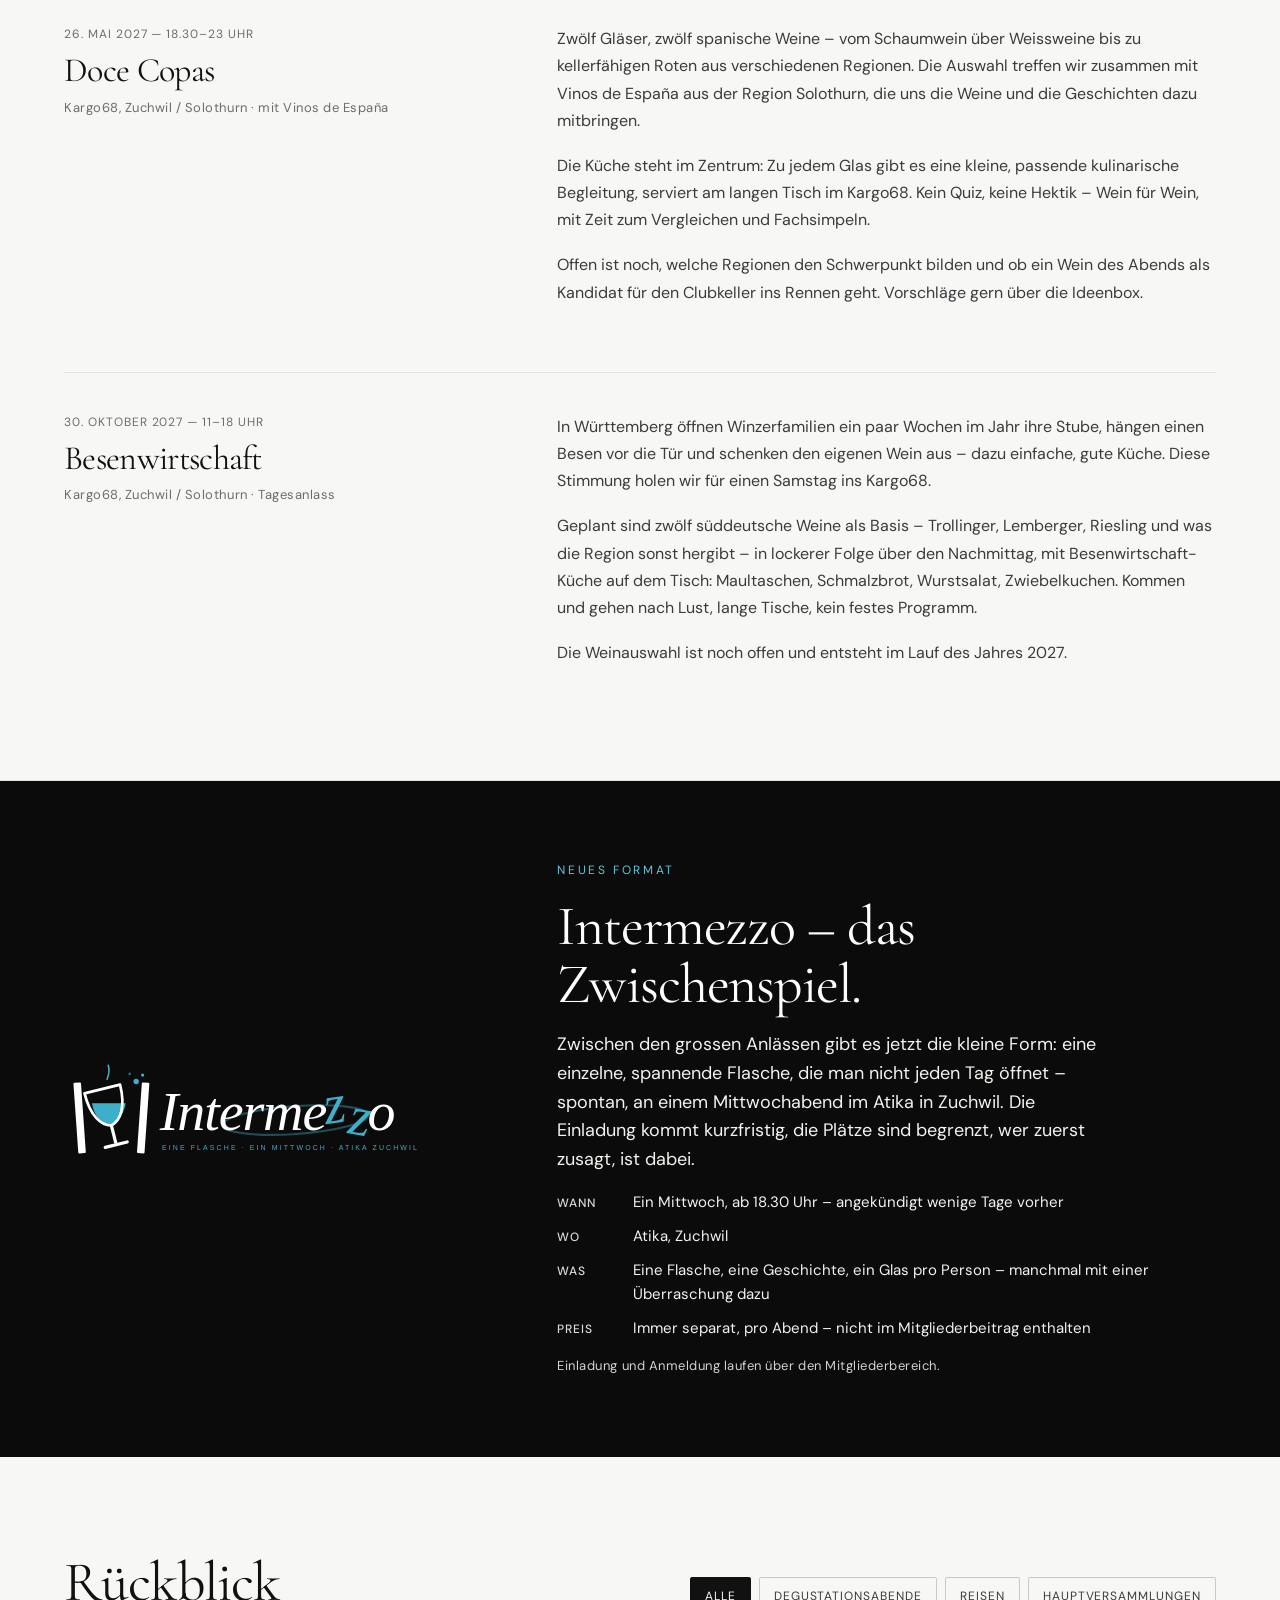
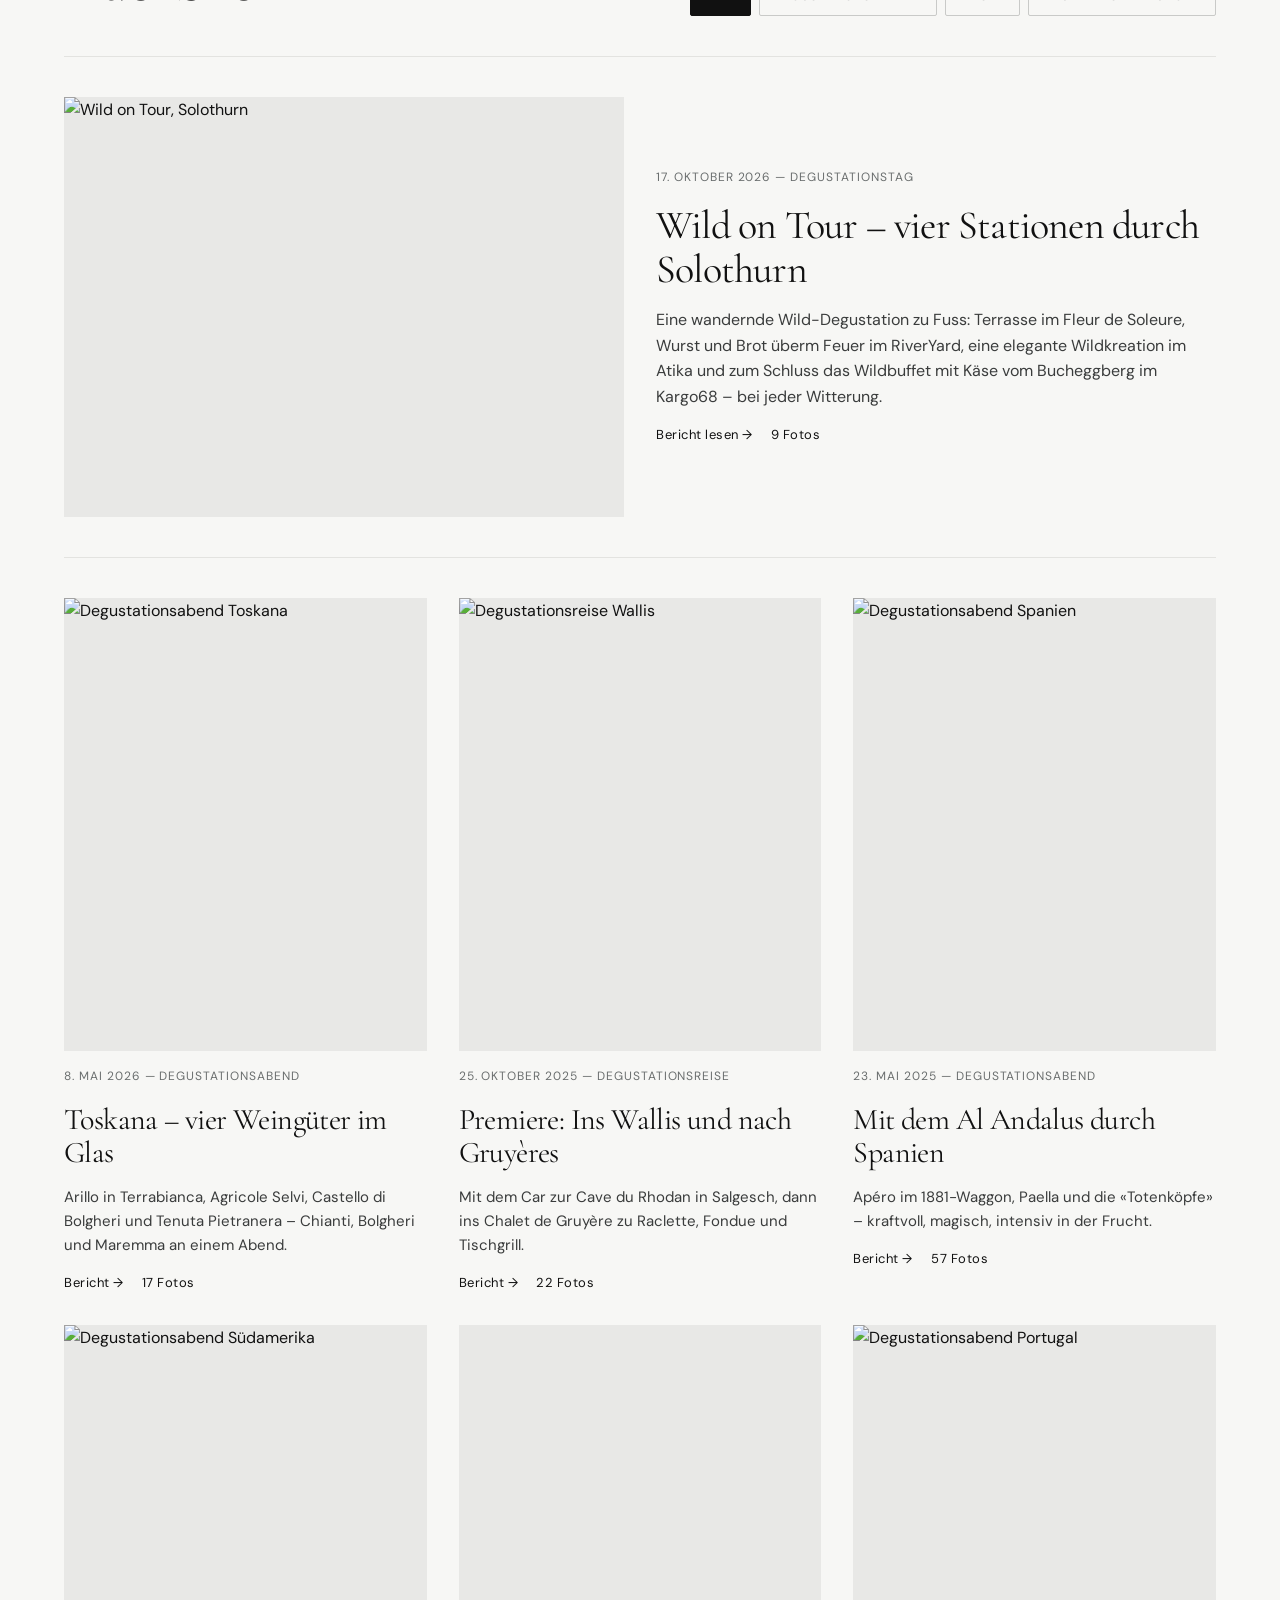
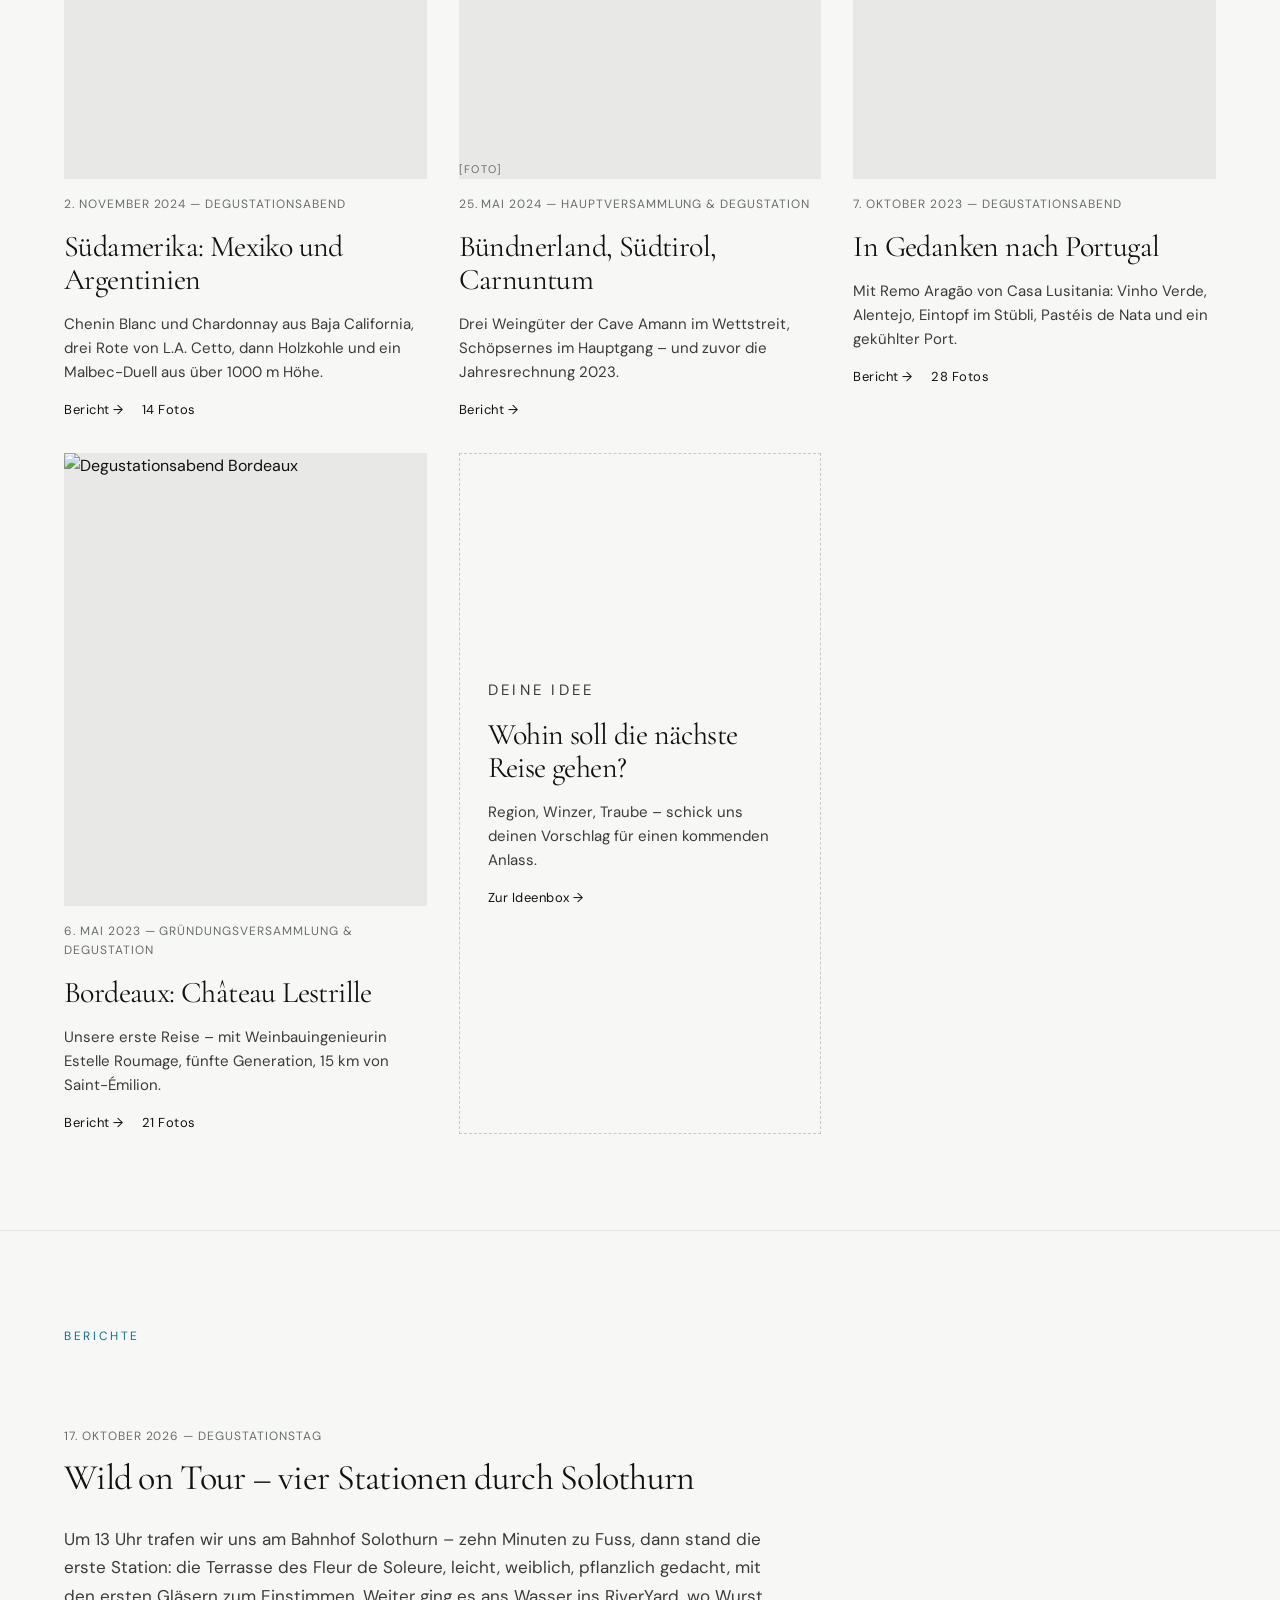
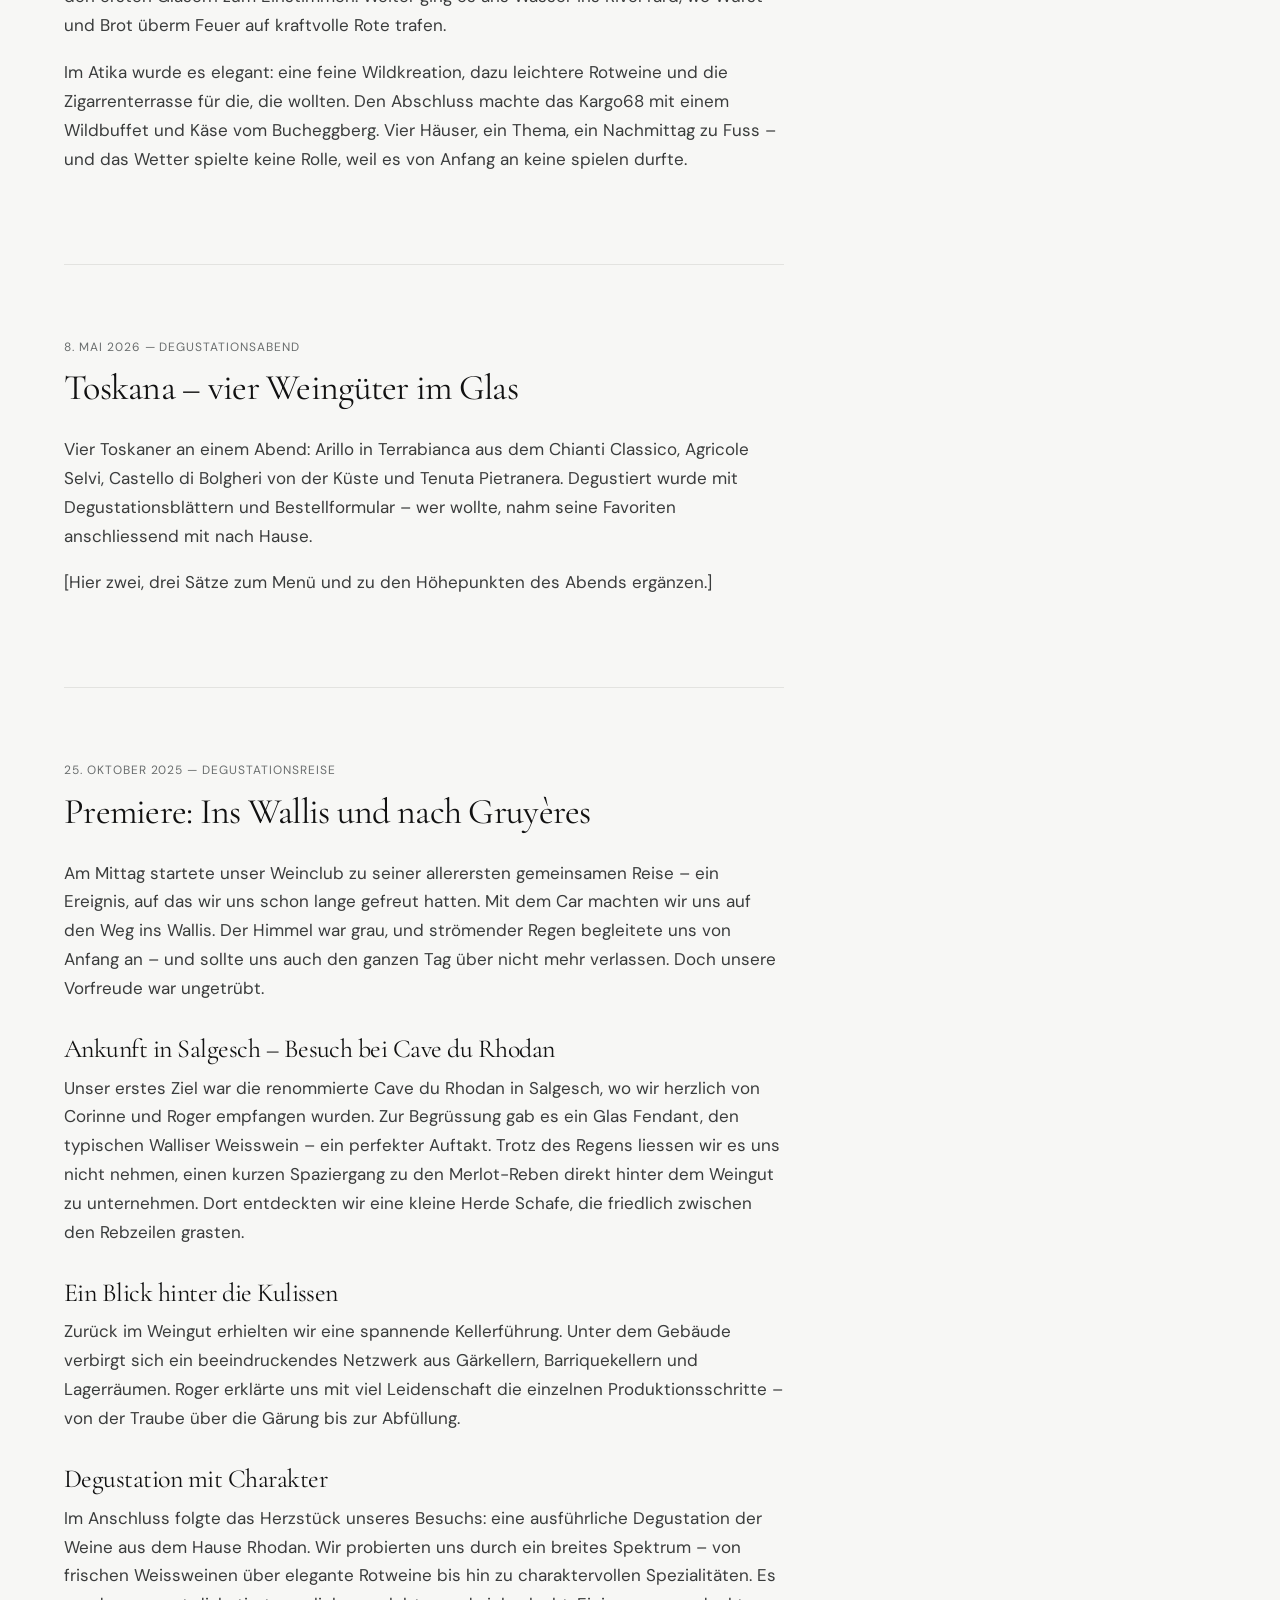
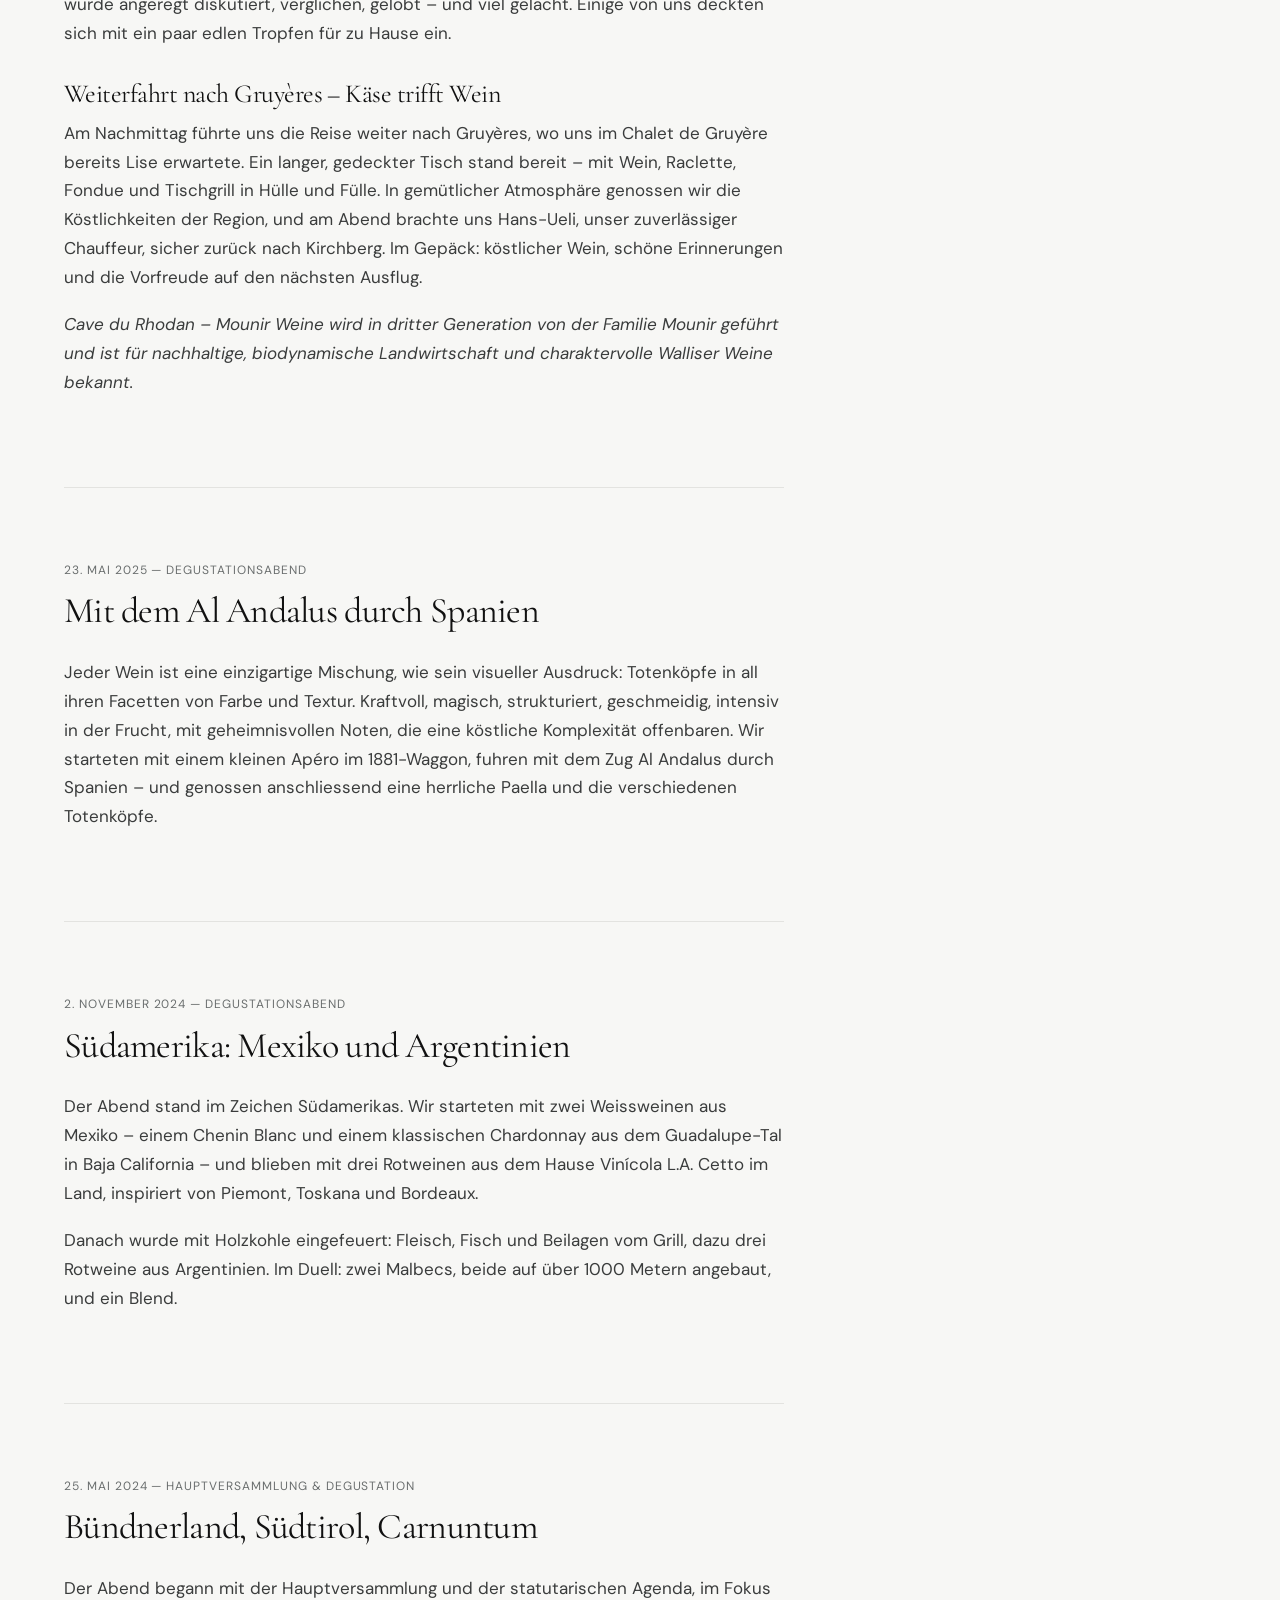
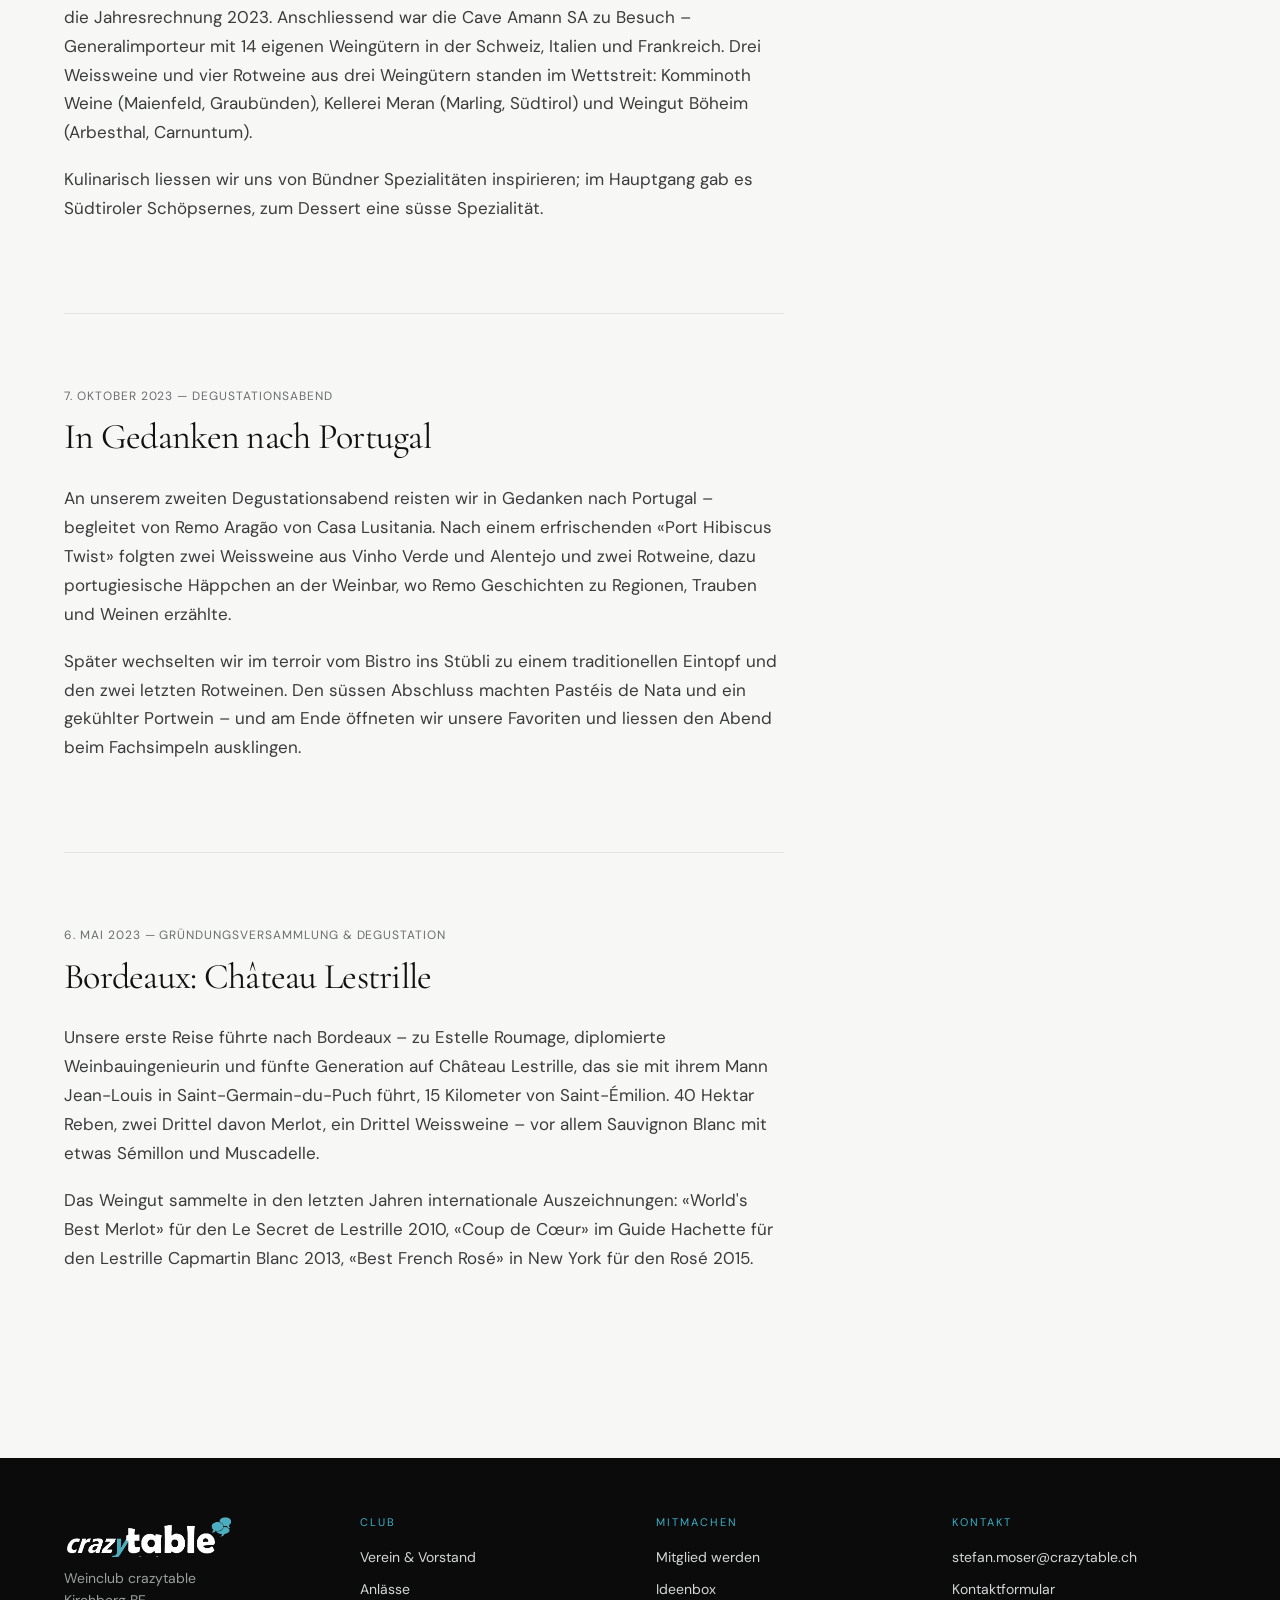
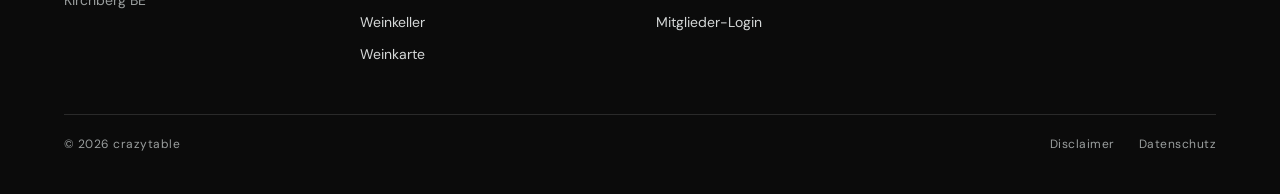
==== commit 952c6f71: "Weinkarte: neue Seite /weinkarte mit Regionen, Lexikon-Begriffen und Karte Daten aus data/regions.js" ====
--- a/anlaesse.html
+++ b/anlaesse.html
@@ -10,7 +10,7 @@
 <meta property="og:type" content="website">
 <link rel="icon" href="/img/favicon.svg" type="image/svg+xml">
 <link rel="preconnect" href="https://fonts.googleapis.com"><link rel="preconnect" href="https://fonts.gstatic.com" crossorigin><link href="https://fonts.googleapis.com/css2?family=Cormorant+Garamond:ital,wght@0,400;0,500;1,400&family=DM+Sans:wght@400;500&display=swap" rel="stylesheet">
-<link rel="stylesheet" href="/css/style.css?v=a06b492e">
+<link rel="stylesheet" href="/css/style.css?v=b65c3fef">
 <script src="/js/main.js" defer></script>
 </head>
 <body>
@@ -21,6 +21,7 @@
     <a href="/verein">Verein</a>
     <a href="/anlaesse" class="is-active">Anlässe</a>
     <a href="/weinkeller">Weinkeller</a>
+    <a href="/weinkarte">Weinkarte</a>
     <a href="https://app.crazytable.ch" class="nav-muted">Login</a>
     <a href="/mitglied-werden" class="nav-cta">Mitglied werden</a>
   </nav>
@@ -219,7 +220,7 @@
       <img src="/img/logo-wordmark.png" alt="crazytable" style="width:170px;height:auto">
       <span style="color:#9A9E9E;line-height:1.6">Weinclub crazytable<br>Kirchberg BE</span>
     </div>
-    <div><span class="h">Club</span><a href="/verein">Verein &amp; Vorstand</a><a href="/anlaesse">Anlässe</a><a href="/weinkeller">Weinkeller</a></div>
+    <div><span class="h">Club</span><a href="/verein">Verein &amp; Vorstand</a><a href="/anlaesse">Anlässe</a><a href="/weinkeller">Weinkeller</a><a href="/weinkarte">Weinkarte</a></div>
     <div><span class="h">Mitmachen</span><a href="/mitglied-werden">Mitglied werden</a><a href="/verein#ideenbox">Ideenbox</a><a href="https://app.crazytable.ch">Mitglieder-Login</a></div>
     <div><span class="h">Kontakt</span><a href="mailto:stefan.moser@crazytable.ch">stefan.moser@crazytable.ch</a><a href="/mitglied-werden#kontakt">Kontaktformular</a></div>
   </div>
--- a/css/style.css
+++ b/css/style.css
@@ -385,3 +385,54 @@
 .facts-inline b{font-weight:500;letter-spacing:.08em;text-transform:uppercase;font-size:12px}
 @media (max-width:980px){.intermezzo-band{padding:56px var(--pad)}}
 @media (max-width:640px){.intermezzo-band{padding:44px var(--pad)}}
+
+/* Weinkarte */
+.wk-hero{padding-bottom:64px}
+.wk-mapband{background:var(--black);color:#fff;padding:0 var(--pad) 56px}
+.wk-mapband .wrap{padding:0}
+.wk-toolbar{display:flex;flex-wrap:wrap;align-items:center;justify-content:space-between;gap:12px 24px;padding:0 0 16px;font-size:13px;letter-spacing:.04em}
+.wk-seg{display:inline-flex;border:1px solid rgba(255,255,255,.25);border-radius:2px;overflow:hidden}
+.wk-seg button{background:transparent;color:#C9CDCD;border:0;padding:9px 16px;font:inherit;font-size:12px;letter-spacing:.12em;text-transform:uppercase;cursor:pointer}
+.wk-seg button[aria-pressed="true"]{background:var(--cyan);color:var(--black)}
+.wk-seg button:focus-visible{outline:2px solid var(--cyan);outline-offset:-2px}
+.wk-legend{display:flex;flex-wrap:wrap;gap:8px 20px;color:#C9CDCD}
+.wk-legend span{display:inline-flex;align-items:center;gap:8px}
+.wk-dot{width:10px;height:10px;border-radius:50%;display:inline-block;box-sizing:border-box}
+.wk-dot.is-tasted{background:var(--cyan);box-shadow:0 0 8px var(--cyan)}
+.wk-dot.is-planned{border:2px solid var(--cyan)}
+.wk-dot.is-catalog{background:#55595C}
+.wk-map{width:100%;height:560px;border:1px solid rgba(255,255,255,.12);background:#0F1113}
+.wk-map svg{display:block}
+.wk-map .datamaps-subunit{stroke-width:.5px}
+.wk-map .datamaps-bubble.is-tasted{filter:drop-shadow(0 0 6px var(--cyan))}
+.wk-map .datamaps-bubble:focus-visible{outline:none;stroke:#fff;stroke-width:2px}
+.motion .wk-map .datamaps-bubble.is-tasted{animation:wk-pulse 2.8s ease-in-out infinite}
+@keyframes wk-pulse{0%,100%{opacity:1}50%{opacity:.55}}
+.wk-hint{color:#9A9E9E;padding-top:12px}
+.wk-countrynav .chip{color:var(--text)}
+.wk-countrynav .chip:hover{border-color:var(--ink);color:var(--ink)}
+.wk-country{display:grid;grid-template-columns:repeat(12,minmax(0,1fr));column-gap:32px;row-gap:24px;padding-top:40px;border-top:1px solid var(--line)}
+.wk-country-h{grid-column:1/span 3;font-size:clamp(30px,3vw,40px);position:sticky;top:24px;align-self:start}
+.wk-regions{grid-column:4/span 9;display:flex;flex-direction:column}
+.wk-region{display:grid;grid-template-columns:minmax(0,5fr) minmax(0,7fr);column-gap:32px;row-gap:16px;padding:32px 0;border-bottom:1px solid var(--line);scroll-margin-top:24px;transition:background .6s}
+.wk-region:first-child{padding-top:0}
+.wk-region.is-target{background:linear-gradient(90deg,rgba(62,175,200,.12),transparent 70%)}
+.wk-region-head{display:flex;flex-direction:column;gap:10px;min-width:0}
+.wk-region-head h3{font-size:32px;line-height:1.05}
+.wk-region[data-status="tasted"] .wk-region-head .meta{color:var(--green)}
+.wk-region[data-status="catalog"] h3{color:var(--text)}
+.wk-teaser{font-family:var(--serif);font-style:italic;font-size:21px;line-height:1.3;color:var(--ink);max-width:36ch}
+.wk-region-body{display:flex;flex-direction:column;gap:16px;min-width:0;font-size:16px;line-height:1.7;color:var(--text);max-width:62ch}
+.wk-note{font-size:14px;color:var(--muted);display:flex;flex-direction:column;gap:2px}
+.wk-note .meta{color:var(--green);font-size:11px}
+.chip-term{font-size:12px;padding:6px 10px;text-transform:none;letter-spacing:.02em;color:var(--text)}
+.chip-term:hover{border-color:var(--ink);color:var(--ink)}
+.wk-terms{list-style:none;margin:0;padding:0;columns:2;column-gap:32px}
+.wk-terms li{break-inside:avoid;display:flex;flex-direction:column;gap:2px;padding:10px 0;border-bottom:1px solid var(--line);font-size:14px}
+.wk-terms li b{font-family:var(--serif);font-weight:500;font-size:20px;color:var(--ink);letter-spacing:-.01em}
+.wk-terms li span{color:var(--muted)}
+.wk-terms li a{color:var(--green)}
+.wk-terms li a:hover{color:var(--ink)}
+.wk-terms li:target{background:rgba(62,175,200,.12);margin:0 -10px;padding-left:10px;padding-right:10px}
+@media (max-width:980px){.wk-country{grid-template-columns:1fr}.wk-country-h{grid-column:auto;position:static}.wk-regions{grid-column:auto}.wk-region{grid-template-columns:1fr}.wk-terms{columns:1}.wk-terms{grid-column:auto}.wk-map{height:440px}}
+@media (max-width:700px){.wk-mapband{padding-bottom:40px}.wk-map{height:360px}.wk-region-head h3{font-size:28px}.wk-teaser{font-size:19px}}
